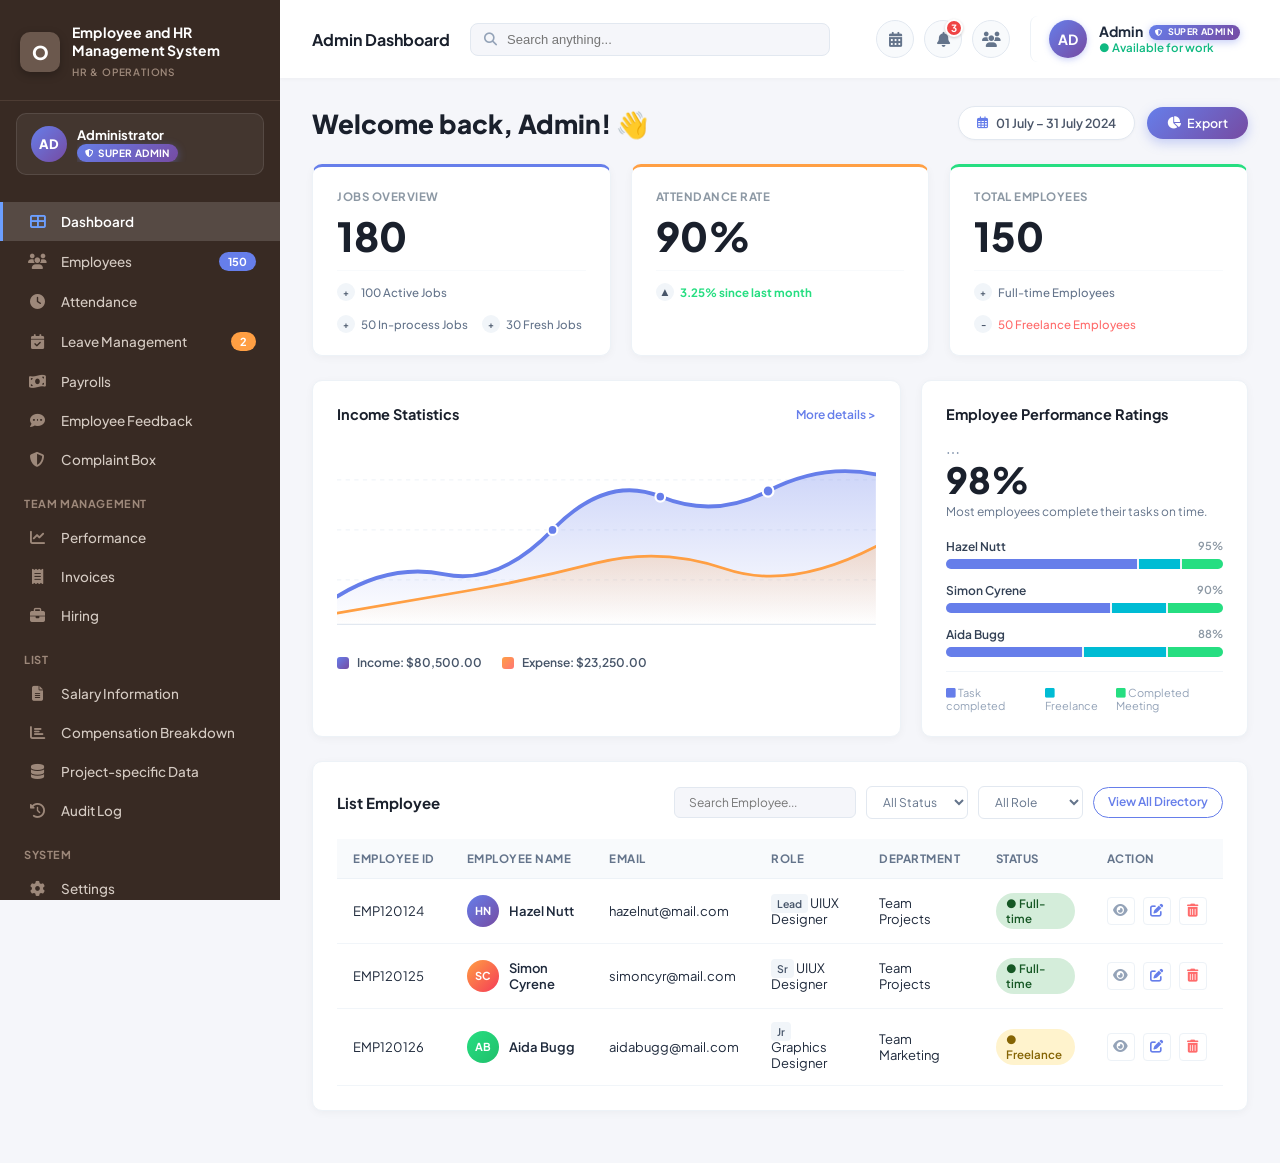
==== admin-dashboard.html @ 4368dff6 "[Ujjwal] added dashboard, index, login." ====
<!DOCTYPE html>
<html lang="en">
<head>
    <meta charset="UTF-8">
    <meta name="viewport" content="width=device-width, initial-scale=1.0">
    <title>Admin Dashboard — Employee & HR Management System</title>
    <!-- FontAwesome 6 Icons -->
    <link href="https://cdnjs.cloudflare.com/ajax/libs/font-awesome/6.4.0/css/all.min.css" rel="stylesheet">
    <!-- Shared Dashboard CSS -->
    <link rel="stylesheet" href="css/style.css">
    <!-- Admin-exclusive CSS -->
    <link rel="stylesheet" href="css/admin.css">
    <!-- Pure CSS Component Suite (Zero Bootstrap, Zero JS) -->
    <link rel="stylesheet" href="css/pure-components.css">
</head>
<body>

    <!-- ==========================================================================
         RADIO BUTTONS FOR PURE CSS TAB SWITCHING (NO JS)
         ========================================================================== -->
    <input type="radio" name="admin-tab" id="radio-dashboard" class="tab-radio" checked>
    <input type="radio" name="admin-tab" id="radio-employees" class="tab-radio">
    <input type="radio" name="admin-tab" id="radio-attendance" class="tab-radio">
    <input type="radio" name="admin-tab" id="radio-leave" class="tab-radio">
    <input type="radio" name="admin-tab" id="radio-payroll" class="tab-radio">
    <input type="radio" name="admin-tab" id="radio-feedback" class="tab-radio">
    <input type="radio" name="admin-tab" id="radio-complaints" class="tab-radio">
    <input type="radio" name="admin-tab" id="radio-performance" class="tab-radio">
    <input type="radio" name="admin-tab" id="radio-invoices" class="tab-radio">
    <input type="radio" name="admin-tab" id="radio-hiring" class="tab-radio">
    <input type="radio" name="admin-tab" id="radio-salary-info" class="tab-radio">
    <input type="radio" name="admin-tab" id="radio-compensation" class="tab-radio">
    <input type="radio" name="admin-tab" id="radio-project-data" class="tab-radio">
    <input type="radio" name="admin-tab" id="radio-audit" class="tab-radio">

    <!-- ==========================================================================
         SIDEBAR (WARM ESPRESSO EXACT MATCH)
         ========================================================================== -->
    <aside class="sidebar">
        <div class="sidebar-brand">
            <div class="brand-logo">O</div>
            <div class="brand-title">
                <h6>Employee and HR Management System</h6>
                <span>HR &amp; OPERATIONS</span>
            </div>
        </div>

        <!-- Admin User Card -->
        <div class="sidebar-user-card">
            <div class="sidebar-user-avatar">AD</div>
            <div class="sidebar-user-info">
                <div class="sidebar-user-name">Administrator</div>
                <div class="sidebar-user-role">
                    <span class="admin-badge"><i class="fas fa-shield-alt" style="font-size:8px;"></i> Super Admin</span>
                </div>
            </div>
        </div>

        <div class="sidebar-menu">
            <ul style="list-style:none; padding:0; margin:0;">
                <!-- Main Nav -->
                <li class="nav-item">
                    <label class="menu-item label-tab-dashboard" for="radio-dashboard">
                        <i class="fas fa-th-large"></i>
                        Dashboard
                    </label>
                </li>
                <li class="nav-item">
                    <label class="menu-item label-tab-employees" for="radio-employees">
                        <i class="fas fa-users"></i>
                        Employees
                        <span class="menu-badge bg-primary text-white">150</span>
                    </label>
                </li>
                <li class="nav-item">
                    <label class="menu-item label-tab-attendance" for="radio-attendance">
                        <i class="fas fa-clock"></i>
                        Attendance
                    </label>
                </li>
                <li class="nav-item">
                    <label class="menu-item label-tab-leave" for="radio-leave">
                        <i class="fas fa-calendar-check"></i>
                        Leave Management
                        <span class="menu-badge bg-warning text-dark">2</span>
                    </label>
                </li>
                <li class="nav-item">
                    <label class="menu-item label-tab-payroll" for="radio-payroll">
                        <i class="fas fa-money-bill-wave"></i>
                        Payrolls
                    </label>
                </li>
                <li class="nav-item">
                    <label class="menu-item label-tab-feedback" for="radio-feedback">
                        <i class="fas fa-comment-dots"></i>
                        Employee Feedback
                    </label>
                </li>
                <li class="nav-item">
                    <label class="menu-item label-tab-complaints" for="radio-complaints">
                        <i class="fas fa-shield-alt"></i>
                        Complaint Box
                    </label>
                </li>

                <!-- Team Management -->
                <div class="menu-category">Team Management</div>
                <li class="nav-item">
                    <label class="menu-item label-tab-performance" for="radio-performance">
                        <i class="fas fa-chart-line"></i>
                        Performance
                    </label>
                </li>
                <li class="nav-item">
                    <label class="menu-item label-tab-invoices" for="radio-invoices">
                        <i class="fas fa-receipt"></i>
                        Invoices
                    </label>
                </li>
                <li class="nav-item">
                    <label class="menu-item label-tab-hiring" for="radio-hiring">
                        <i class="fas fa-briefcase"></i>
                        Hiring
                    </label>
                </li>

                <!-- List & Data -->
                <div class="menu-category">List</div>
                <li class="nav-item">
                    <label class="menu-item label-tab-salary-info" for="radio-salary-info">
                        <i class="fas fa-file-alt"></i>
                        Salary Information
                    </label>
                </li>
                <li class="nav-item">
                    <label class="menu-item label-tab-compensation" for="radio-compensation">
                        <i class="fas fa-chart-bar"></i>
                        Compensation Breakdown
                    </label>
                </li>
                <li class="nav-item">
                    <label class="menu-item label-tab-project-data" for="radio-project-data">
                        <i class="fas fa-database"></i>
                        Project-specific Data
                    </label>
                </li>
                <li class="nav-item">
                    <label class="menu-item label-tab-audit" for="radio-audit">
                        <i class="fas fa-history"></i>
                        Audit Log
                    </label>
                </li>

                <!-- System -->
                <div class="menu-category">System</div>
                <li class="nav-item">
                    <a class="menu-item" href="#modal-settings">
                        <i class="fas fa-cog"></i>
                        Settings
                    </a>
                </li>
                <li class="nav-item">
                    <a class="menu-item" href="#modal-help">
                        <i class="fas fa-question-circle"></i>
                        Help &amp; Corner
                    </a>
                </li>
                <li class="nav-item">
                    <a class="menu-item" href="login.html">
                        <i class="fas fa-sign-out-alt"></i>
                        Logout
                    </a>
                </li>
            </ul>
        </div>
    </aside>

    <!-- ==========================================================================
         MAIN CONTENT AREA
         ========================================================================== -->
    <div class="main-content">
        <!-- TOP HEADER -->
        <header class="top-header">
            <div class="header-left">
                <div class="header-title">Admin Dashboard</div>
                <div class="header-search">
                    <i class="fas fa-search"></i>
                    <input type="text" placeholder="Search anything...">
                </div>
            </div>

            <div class="header-right">
                <div class="header-icons">
                    <a href="#modal-calendar-view" class="header-icon-btn" title="Company Calendar">
                        <i class="fas fa-calendar-alt"></i>
                    </a>
                    <a href="#modal-notifications" class="header-icon-btn position-relative" title="Notifications">
                        <i class="fas fa-bell"></i>
                        <span class="header-icon-badge">3</span>
                    </a>
                    <a href="#modal-quick-team" class="header-icon-btn" title="Team Directory">
                        <i class="fas fa-users"></i>
                    </a>
                </div>

                <!-- Admin Profile Anchor -->
                <a href="#modal-user-profile" class="user-profile" style="text-decoration:none;">
                    <div class="user-avatar">AD</div>
                    <div class="user-info">
                        <h6>Admin <span class="admin-badge" style="font-size:9px; padding:2px 6px; margin-left:4px; vertical-align:middle;"><i class="fas fa-shield-alt" style="font-size:7px;"></i> Super Admin</span></h6>
                        <p>● Available for work</p>
                    </div>
                </a>
            </div>
        </header>

        <!-- DASHBOARD CONTAINER & TAB PANES -->
        <div class="dashboard-container">

            <!-- ================================================================
                 TAB 1: DASHBOARD OVERVIEW
                 ================================================================ -->
            <div class="tab-pane" id="tab-dashboard">
                <div class="dashboard-header">
                    <h2>Welcome back, Admin! 👋</h2>
                    <div class="header-controls">
                        <a href="#modal-date-picker" class="date-range" style="text-decoration:none;">
                            <i class="far fa-calendar-alt text-primary"></i> 01 July – 31 July 2024
                        </a>
                        <!-- ADMIN EXCLUSIVE: Export button -->
                        <a href="#modal-export" class="export-btn" style="text-decoration:none;">
                            <i class="fas fa-chart-pie"></i> Export
                        </a>
                    </div>
                </div>

                <!-- Admin Mode Banner -->

                <!-- 3 Metric Cards -->
                <div class="dashboard-cards">
                    <div class="card-item card-blue">
                        <div class="card-label">Jobs Overview</div>
                        <div class="card-main-value">180</div>
                        <div class="card-sub-values">
                            <span><div class="icon">+</div> 100 Active Jobs</span>
                            <span><div class="icon">+</div> 50 In-process Jobs</span>
                            <span><div class="icon">+</div> 30 Fresh Jobs</span>
                        </div>
                    </div>
                    <div class="card-item card-orange">
                        <div class="card-label">Attendance Rate</div>
                        <div class="card-main-value">90%</div>
                        <div class="card-sub-values">
                            <span style="color:#26de81; font-weight:700;"><div class="icon">▲</div> 3.25% since last month</span>
                        </div>
                    </div>
                    <div class="card-item card-green">
                        <div class="card-label">Total Employees</div>
                        <div class="card-main-value">150</div>
                        <div class="card-sub-values">
                            <span><div class="icon">+</div> Full-time Employees</span>
                            <span style="color:#ff6b6b;"><div class="icon">-</div> 50 Freelance Employees</span>
                        </div>
                    </div>
                </div>

                <!-- Charts Section -->
                <div class="charts-section">
                    <div class="chart-card">
                        <h6>
                            Income Statistics
                            <label for="radio-payroll" class="chart-more-details" style="cursor:pointer;">More details &gt;</label>
                        </h6>
                        <div class="pure-chart-wrapper">
                            <svg class="chart-svg-container" viewBox="0 0 500 180" preserveAspectRatio="none">
                                <defs>
                                    <linearGradient id="gradIncome" x1="0" y1="0" x2="0" y2="1">
                                        <stop offset="0%" stop-color="#667eea" stop-opacity="0.32"/>
                                        <stop offset="100%" stop-color="#667eea" stop-opacity="0.0"/>
                                    </linearGradient>
                                    <linearGradient id="gradExpense" x1="0" y1="0" x2="0" y2="1">
                                        <stop offset="0%" stop-color="#ff9f43" stop-opacity="0.25"/>
                                        <stop offset="100%" stop-color="#ff9f43" stop-opacity="0.0"/>
                                    </linearGradient>
                                </defs>
                                <line x1="0" y1="35" x2="500" y2="35" stroke="#f1f5f9" stroke-dasharray="4"/>
                                <line x1="0" y1="80" x2="500" y2="80" stroke="#f1f5f9" stroke-dasharray="4"/>
                                <line x1="0" y1="125" x2="500" y2="125" stroke="#f1f5f9" stroke-dasharray="4"/>
                                <line x1="0" y1="165" x2="500" y2="165" stroke="#e2e8f0"/>
                                <path d="M 0,140 Q 50,110 100,120 T 200,80 T 300,50 T 400,45 T 500,30 L 500,165 L 0,165 Z" fill="url(#gradIncome)"/>
                                <path d="M 0,140 Q 50,110 100,120 T 200,80 T 300,50 T 400,45 T 500,30" fill="none" stroke="#667eea" stroke-width="3.5" stroke-linecap="round"/>
                                <path d="M 0,155 Q 60,145 120,135 T 240,110 T 360,115 T 500,95 L 500,165 L 0,165 Z" fill="url(#gradExpense)"/>
                                <path d="M 0,155 Q 60,145 120,135 T 240,110 T 360,115 T 500,95" fill="none" stroke="#ff9f43" stroke-width="2.5" stroke-linecap="round"/>
                                <circle cx="200" cy="80" r="4.5" fill="#667eea" stroke="#ffffff" stroke-width="2"/>
                                <circle cx="300" cy="50" r="4.5" fill="#667eea" stroke="#ffffff" stroke-width="2"/>
                                <circle cx="400" cy="45" r="5" fill="#667eea" stroke="#ffffff" stroke-width="2"/>
                            </svg>
                        </div>
                        <div class="chart-legend">
                            <div class="legend-item"><div class="legend-dot income"></div><span>Income: $80,500.00</span></div>
                            <div class="legend-item"><div class="legend-dot expense"></div><span>Expense: $23,250.00</span></div>
                        </div>
                    </div>

                    <div class="performance-card">
                        <div class="performance-header">
                            <h6>Employee Performance Ratings</h6>
                            <span style="color:#94a3b8; font-size:14px;">⋯</span>
                        </div>
                        <div class="performance-score">98%</div>
                        <div class="performance-description">Most employees complete their tasks on time.</div>
                        <div class="performance-item">
                            <div class="performance-name"><span>Hazel Nutt</span><span class="text-muted" style="font-size:11px;">95%</span></div>
                            <div class="performance-bar">
                                <div class="performance-bar-segment bar-blue" style="width:70%;"></div>
                                <div class="performance-bar-segment bar-cyan" style="width:15%;"></div>
                                <div class="performance-bar-segment bar-green" style="width:15%;"></div>
                            </div>
                        </div>
                        <div class="performance-item">
                            <div class="performance-name"><span>Simon Cyrene</span><span class="text-muted" style="font-size:11px;">90%</span></div>
                            <div class="performance-bar">
                                <div class="performance-bar-segment bar-blue" style="width:60%;"></div>
                                <div class="performance-bar-segment bar-cyan" style="width:20%;"></div>
                                <div class="performance-bar-segment bar-green" style="width:20%;"></div>
                            </div>
                        </div>
                        <div class="performance-item">
                            <div class="performance-name"><span>Aida Bugg</span><span class="text-muted" style="font-size:11px;">88%</span></div>
                            <div class="performance-bar">
                                <div class="performance-bar-segment bar-blue" style="width:50%;"></div>
                                <div class="performance-bar-segment bar-cyan" style="width:30%;"></div>
                                <div class="performance-bar-segment bar-green" style="width:20%;"></div>
                            </div>
                        </div>
                        <div class="perf-legend-bottom">
                            <span><i class="fas fa-square" style="color:#667eea;"></i> Task completed</span>
                            <span><i class="fas fa-square" style="color:#00bcd4;"></i> Freelance</span>
                            <span><i class="fas fa-square" style="color:#26de81;"></i> Completed Meeting</span>
                        </div>
                    </div>
                </div>

                <!-- Employee Table -->
                <div class="employees-section">
                    <div class="employees-header">
                        <h6>List Employee</h6>
                        <div class="employees-controls">
                            <input type="text" class="search-box" placeholder="Search Employee...">
                            <select class="filter-btn">
                                <option>All Status</option>
                                <option>Full-time</option>
                                <option>Freelance</option>
                            </select>
                            <select class="filter-btn">
                                <option>All Role</option>
                                <option>Designer</option>
                                <option>Developer</option>
                            </select>
                            <label for="radio-employees" class="btn btn-sm btn-outline-primary rounded-pill px-3" style="font-size:12px; cursor:pointer;">View All Directory</label>
                        </div>
                    </div>
                    <div class="table-responsive-wrapper">
                        <table class="employees-table">
                            <thead>
                                <tr>
                                    <th>Employee ID</th>
                                    <th>Employee name</th>
                                    <th>Email</th>
                                    <th>Role</th>
                                    <th>Department</th>
                                    <th>Status</th>
                                    <th>Action</th>
                                </tr>
                            </thead>
                            <tbody>
                                <tr>
                                    <td>EMP120124</td>
                                    <td><div class="employee-name"><div class="employee-avatar">HN</div><span>Hazel Nutt</span></div></td>
                                    <td>hazelnut@mail.com</td>
                                    <td><span class="role-badge">Lead</span> UIUX Designer</td>
                                    <td>Team Projects</td>
                                    <td><span class="status-badge status-full-time">● Full-time</span></td>
                                    <td>
                                        <div class="action-icons">
                                            <a href="#modal-emp-detail" title="View"><i class="fas fa-eye"></i></a>
                                            <a href="#modal-edit-employee" title="Edit" style="color:#667eea;"><i class="fas fa-edit"></i></a>
                                            <a href="#modal-delete-confirm" title="Delete" style="color:#ff6b6b;"><i class="fas fa-trash-alt"></i></a>
                                        </div>
                                    </td>
                                </tr>
                                <tr>
                                    <td>EMP120125</td>
                                    <td><div class="employee-name"><div class="employee-avatar av-2">SC</div><span>Simon Cyrene</span></div></td>
                                    <td>simoncyr@mail.com</td>
                                    <td><span class="role-badge">Sr</span> UIUX Designer</td>
                                    <td>Team Projects</td>
                                    <td><span class="status-badge status-full-time">● Full-time</span></td>
                                    <td>
                                        <div class="action-icons">
                                            <a href="#modal-emp-detail" title="View"><i class="fas fa-eye"></i></a>
                                            <a href="#modal-edit-employee" title="Edit" style="color:#667eea;"><i class="fas fa-edit"></i></a>
                                            <a href="#modal-delete-confirm" title="Delete" style="color:#ff6b6b;"><i class="fas fa-trash-alt"></i></a>
                                        </div>
                                    </td>
                                </tr>
                                <tr>
                                    <td>EMP120126</td>
                                    <td><div class="employee-name"><div class="employee-avatar av-3">AB</div><span>Aida Bugg</span></div></td>
                                    <td>aidabugg@mail.com</td>
                                    <td><span class="role-badge">Jr</span> Graphics Designer</td>
                                    <td>Team Marketing</td>
                                    <td><span class="status-badge status-freelance">● Freelance</span></td>
                                    <td>
                                        <div class="action-icons">
                                            <a href="#modal-emp-detail" title="View"><i class="fas fa-eye"></i></a>
                                            <a href="#modal-edit-employee" title="Edit" style="color:#667eea;"><i class="fas fa-edit"></i></a>
                                            <a href="#modal-delete-confirm" title="Delete" style="color:#ff6b6b;"><i class="fas fa-trash-alt"></i></a>
                                        </div>
                                    </td>
                                </tr>
                            </tbody>
                        </table>
                    </div>
                </div>
            </div>

            <!-- ================================================================
                 TAB 2: EMPLOYEES DIRECTORY (ADMIN ONLY)
                 ================================================================ -->
            <div class="tab-pane" id="tab-employees">
                <div class="dashboard-header">
                    <div>
                        <h2>Employee Management</h2>
                        <p class="text-muted m-0" style="font-size:13px;">Manage all organization employees, positions and credentials.</p>
                    </div>
                    <div class="header-controls">
                        <!-- ADMIN EXCLUSIVE: Add Employee -->
                        <a href="#modal-add-employee" class="btn btn-primary rounded-pill px-4" style="font-size:13px; font-weight:600; text-decoration:none;">
                            <i class="fas fa-user-plus me-1"></i> Add Employee
                        </a>
                        <a href="#modal-export" class="btn btn-outline-secondary rounded-pill px-3" style="font-size:13px; text-decoration:none;">
                            <i class="fas fa-file-import me-1"></i> Import CSV
                        </a>
                    </div>
                </div>

                <div class="employees-section">
                    <div class="employees-header">
                        <h6>Full Organization Directory (150 Members)</h6>
                        <div class="employees-controls">
                            <input type="text" class="search-box" placeholder="Filter by ID, name...">
                            <select class="filter-btn">
                                <option>All Departments</option>
                                <option>Team Projects</option>
                                <option>Team Marketing</option>
                                <option>Engineering</option>
                            </select>
                        </div>
                    </div>
                    <div class="table-responsive-wrapper">
                        <table class="employees-table">
                            <thead>
                                <tr>
                                    <th>Employee ID</th>
                                    <th>Employee name</th>
                                    <th>Email</th>
                                    <th>Role</th>
                                    <th>Department</th>
                                    <th>Status</th>
                                    <th>Action</th>
                                </tr>
                            </thead>
                            <tbody>
                                <tr>
                                    <td>EMP120124</td>
                                    <td><div class="employee-name"><div class="employee-avatar">HN</div> Hazel Nutt</div></td>
                                    <td>hazelnut@mail.com</td>
                                    <td><span class="role-badge">Lead</span> UIUX Designer</td>
                                    <td>Team Projects</td>
                                    <td><span class="status-badge status-full-time">● Full-time</span></td>
                                    <td>
                                        <div class="action-icons">
                                            <a href="#modal-emp-detail" title="View"><i class="fas fa-eye"></i></a>
                                            <a href="#modal-edit-employee" title="Edit" style="color:#667eea;"><i class="fas fa-edit"></i></a>
                                            <a href="#modal-delete-confirm" title="Delete" style="color:#ff6b6b;"><i class="fas fa-trash-alt"></i></a>
                                            <a href="#modal-payslip" title="Payslip"><i class="fas fa-receipt"></i></a>
                                        </div>
                                    </td>
                                </tr>
                                <tr>
                                    <td>EMP120125</td>
                                    <td><div class="employee-name"><div class="employee-avatar av-2">SC</div> Simon Cyrene</div></td>
                                    <td>simoncyr@mail.com</td>
                                    <td><span class="role-badge">Sr</span> UIUX Designer</td>
                                    <td>Team Projects</td>
                                    <td><span class="status-badge status-full-time">● Full-time</span></td>
                                    <td>
                                        <div class="action-icons">
                                            <a href="#modal-emp-detail" title="View"><i class="fas fa-eye"></i></a>
                                            <a href="#modal-edit-employee" title="Edit" style="color:#667eea;"><i class="fas fa-edit"></i></a>
                                            <a href="#modal-delete-confirm" title="Delete" style="color:#ff6b6b;"><i class="fas fa-trash-alt"></i></a>
                                            <a href="#modal-payslip" title="Payslip"><i class="fas fa-receipt"></i></a>
                                        </div>
                                    </td>
                                </tr>
                                <tr>
                                    <td>EMP120126</td>
                                    <td><div class="employee-name"><div class="employee-avatar av-3">AB</div> Aida Bugg</div></td>
                                    <td>aidabugg@mail.com</td>
                                    <td><span class="role-badge">Jr</span> Graphics Designer</td>
                                    <td>Team Marketing</td>
                                    <td><span class="status-badge status-freelance">● Freelance</span></td>
                                    <td>
                                        <div class="action-icons">
                                            <a href="#modal-emp-detail" title="View"><i class="fas fa-eye"></i></a>
                                            <a href="#modal-edit-employee" title="Edit" style="color:#667eea;"><i class="fas fa-edit"></i></a>
                                            <a href="#modal-delete-confirm" title="Delete" style="color:#ff6b6b;"><i class="fas fa-trash-alt"></i></a>
                                            <a href="#modal-payslip" title="Payslip"><i class="fas fa-receipt"></i></a>
                                        </div>
                                    </td>
                                </tr>
                                <tr>
                                    <td>EMP120128</td>
                                    <td><div class="employee-name"><div class="employee-avatar av-5">BA</div> Barb Akew</div></td>
                                    <td>barbakew@mail.com</td>
                                    <td><span class="role-badge">Sr</span> Fullstack Dev</td>
                                    <td>Engineering</td>
                                    <td><span class="status-badge status-full-time">● Full-time</span></td>
                                    <td>
                                        <div class="action-icons">
                                            <a href="#modal-emp-detail" title="View"><i class="fas fa-eye"></i></a>
                                            <a href="#modal-edit-employee" title="Edit" style="color:#667eea;"><i class="fas fa-edit"></i></a>
                                            <a href="#modal-delete-confirm" title="Delete" style="color:#ff6b6b;"><i class="fas fa-trash-alt"></i></a>
                                            <a href="#modal-payslip" title="Payslip"><i class="fas fa-receipt"></i></a>
                                        </div>
                                    </td>
                                </tr>
                            </tbody>
                        </table>
                    </div>
                </div>
            </div>

            <!-- ================================================================
                 TAB 3: ATTENDANCE MANAGEMENT
                 ================================================================ -->
            <div class="tab-pane" id="tab-attendance">
                <div class="dashboard-header">
                    <div>
                        <h2>Attendance Management</h2>
                        <p class="text-muted m-0" style="font-size:13px;">Daily punch logs, shift monitoring and attendance records.</p>
                    </div>
                </div>
                <div class="dashboard-cards">
                    <div class="card-item card-green">
                        <div class="card-label">Present Today</div>
                        <div class="card-main-value">142 <span style="font-size:16px; color:#26de81;">(94.6%)</span></div>
                        <div class="card-sub-values"><span>● 138 On time check-ins</span></div>
                    </div>
                    <div class="card-item card-orange">
                        <div class="card-label">On Leave Today</div>
                        <div class="card-main-value">6 <span style="font-size:16px; color:#ff9f43;">(4.0%)</span></div>
                        <div class="card-sub-values"><span>● 4 Annual Leaves, 2 Sick</span></div>
                    </div>
                    <div class="card-item card-blue">
                        <div class="card-label">Late Check-ins</div>
                        <div class="card-main-value">2 <span style="font-size:16px; color:#ff6b6b;">(1.4%)</span></div>
                        <div class="card-sub-values"><span>● Avg delay 12 minutes</span></div>
                    </div>
                </div>
                <div class="employees-section">
                    <div class="employees-header"><h6>Today's Attendance Logs (21 Sep 2026)</h6></div>
                    <div class="table-responsive-wrapper">
                        <table class="employees-table">
                            <thead>
                                <tr><th>Employee</th><th>Department</th><th>Check-In</th><th>Check-Out</th><th>Total Hours</th><th>Status</th></tr>
                            </thead>
                            <tbody>
                                <tr><td><div class="employee-name"><div class="employee-avatar">HN</div> Hazel Nutt</div></td><td>Team Projects</td><td>09:02 AM</td><td>--:--</td><td>Active</td><td><span class="status-badge status-full-time">● Present</span></td></tr>
                                <tr><td><div class="employee-name"><div class="employee-avatar av-2">SC</div> Simon Cyrene</div></td><td>Team Projects</td><td>09:14 AM</td><td>--:--</td><td>Active</td><td><span class="status-badge status-full-time">● Present</span></td></tr>
                                <tr><td><div class="employee-name"><div class="employee-avatar av-3">AB</div> Aida Bugg</div></td><td>Team Marketing</td><td>09:45 AM</td><td>--:--</td><td>Active</td><td><span class="status-badge status-freelance">● Late</span></td></tr>
                            </tbody>
                        </table>
                    </div>
                </div>
            </div>

            <!-- ================================================================
                 TAB 4: LEAVE MANAGEMENT
                 ================================================================ -->
            <div class="tab-pane" id="tab-leave">
                <div class="dashboard-header">
                    <div>
                        <h2>Leave Management</h2>
                        <p class="text-muted m-0" style="font-size:13px;">Manage all leave requests and approvals organization-wide.</p>
                    </div>
                    <div class="header-controls">
                        <a href="#modal-apply-leave" class="btn btn-primary rounded-pill px-4" style="font-size:13px; font-weight:600; text-decoration:none;">
                            <i class="fas fa-calendar-plus me-1"></i> Apply for Leave
                        </a>
                    </div>
                </div>
                <div class="dashboard-cards">
                    <div class="card-item card-blue"><div class="card-label">Annual Paid Leave</div><div class="card-main-value">14 <span style="font-size:15px; color:#8c98a4;">/ 18 Days</span></div><div class="card-sub-values"><span>4 days used this year</span></div></div>
                    <div class="card-item card-green"><div class="card-label">Sick Leave</div><div class="card-main-value">8 <span style="font-size:15px; color:#8c98a4;">/ 10 Days</span></div><div class="card-sub-values"><span>2 days used this year</span></div></div>
                    <div class="card-item card-orange"><div class="card-label">Casual / Personal Leave</div><div class="card-main-value">5 <span style="font-size:15px; color:#8c98a4;">/ 6 Days</span></div><div class="card-sub-values"><span>1 day used this year</span></div></div>
                </div>
                <div class="employees-section">
                    <div class="employees-header"><h6>All Pending &amp; Recent Leave Requests</h6></div>
                    <div class="table-responsive-wrapper">
                        <table class="employees-table">
                            <thead><tr><th>Request ID</th><th>Applicant</th><th>Leave Type</th><th>Dates</th><th>Reason</th><th>Status</th><th>Action</th></tr></thead>
                            <tbody>
                                <tr>
                                    <td>LV-8821</td><td><strong>Hazel Nutt</strong></td><td>Annual Leave</td><td>24 Sep – 28 Sep</td><td>Family vacation</td>
                                    <td><span class="status-badge status-freelance">● Pending</span></td>
                                    <td>
                                        <div class="action-icons">
                                            <a href="#modal-action-success" title="Approve" style="color:#26de81;"><i class="fas fa-check-circle"></i></a>
                                            <a href="#modal-action-success" title="Reject" style="color:#ff6b6b;"><i class="fas fa-times-circle"></i></a>
                                        </div>
                                    </td>
                                </tr>
                                <tr>
                                    <td>LV-8822</td><td><strong>Aida Bugg</strong></td><td>Sick Leave</td><td>19 Sep (1 Day)</td><td>Medical checkup</td>
                                    <td><span class="status-badge status-full-time">● Approved</span></td>
                                    <td><div class="action-icons"><a href="#modal-emp-detail" style="color:#8c98a4;"><i class="fas fa-eye"></i></a></div></td>
                                </tr>
                            </tbody>
                        </table>
                    </div>
                </div>
            </div>

            <!-- ================================================================
                 TAB 5: PAYROLL MANAGEMENT (ADMIN ONLY)
                 ================================================================ -->
            <div class="tab-pane" id="tab-payroll">
                <div class="dashboard-header">
                    <div>
                        <h2>Payroll Management</h2>
                        <p class="text-muted m-0" style="font-size:13px;">Salary distribution, tax deductions and employee payslips.</p>
                    </div>
                    <div class="header-controls">
                        <a href="#modal-export" class="export-btn" style="text-decoration:none;">
                            <i class="fas fa-download"></i> Export Payroll
                        </a>
                    </div>
                </div>
                <div class="dashboard-cards">
                    <div class="card-item card-blue"><div class="card-label">Monthly Payroll Cost</div><div class="card-main-value">$148,500</div><div class="card-sub-values"><span>150 Active Employees</span></div></div>
                    <div class="card-item card-green"><div class="card-label">Net Disbursed</div><div class="card-main-value">$128,400</div><div class="card-sub-values"><span>Direct bank deposits completed</span></div></div>
                    <div class="card-item card-orange"><div class="card-label">Taxes &amp; Deductions</div><div class="card-main-value">$20,100</div><div class="card-sub-values"><span>Statutory taxes &amp; PF</span></div></div>
                </div>
                <div class="employees-section">
                    <div class="employees-header"><h6>Employee Payroll Ledger</h6></div>
                    <div class="table-responsive-wrapper">
                        <table class="employees-table">
                            <thead><tr><th>Employee ID</th><th>Name</th><th>Role</th><th>Base Salary</th><th>Allowances</th><th>Deductions</th><th>Net Pay</th><th>Payslip</th></tr></thead>
                            <tbody>
                                <tr><td>EMP120124</td><td><strong>Hazel Nutt</strong></td><td>Lead UIUX Designer</td><td>$3,480</td><td>$2,320</td><td>$1,044</td><td class="fw-bold text-success">$4,756</td><td><a href="#modal-payslip" class="btn btn-sm btn-outline-primary rounded-pill px-3" style="font-size:11.5px; text-decoration:none;"><i class="fas fa-receipt me-1"></i> View Payslip</a></td></tr>
                                <tr><td>EMP120125</td><td><strong>Simon Cyrene</strong></td><td>Sr UIUX Designer</td><td>$3,120</td><td>$2,080</td><td>$936</td><td class="fw-bold text-success">$4,264</td><td><a href="#modal-payslip" class="btn btn-sm btn-outline-primary rounded-pill px-3" style="font-size:11.5px; text-decoration:none;"><i class="fas fa-receipt me-1"></i> View Payslip</a></td></tr>
                                <tr><td>EMP120126</td><td><strong>Aida Bugg</strong></td><td>Jr Graphics Designer</td><td>$2,800</td><td>$1,600</td><td>$800</td><td class="fw-bold text-success">$3,600</td><td><a href="#modal-payslip" class="btn btn-sm btn-outline-primary rounded-pill px-3" style="font-size:11.5px; text-decoration:none;"><i class="fas fa-receipt me-1"></i> View Payslip</a></td></tr>
                            </tbody>
                        </table>
                    </div>
                </div>
            </div>

            <!-- ================================================================
                 TAB 6: EMPLOYEE FEEDBACK
                 ================================================================ -->
            <div class="tab-pane" id="tab-feedback">
                <div class="dashboard-header">
                    <div>
                        <h2>Employee Feedback &amp; Surveys</h2>
                        <p class="text-muted m-0" style="font-size:13px;">Team sentiment, culture reviews and suggestion box.</p>
                    </div>
                    <div class="header-controls">
                        <a href="#modal-feedback" class="btn btn-primary rounded-pill px-4" style="font-size:13px; font-weight:600; text-decoration:none;">
                            <i class="fas fa-pen-fancy me-1"></i> Submit Feedback
                        </a>
                    </div>
                </div>
                <div class="row g-4">
                    <div class="col-md-6">
                        <div class="card-item">
                            <div class="d-flex justify-content-between align-items-center mb-2">
                                <span class="badge bg-primary-subtle text-primary">Workplace Culture</span>
                                <span style="color:#ff9f43; font-size:12px;">⭐⭐⭐⭐⭐ 5/5</span>
                            </div>
                            <h6 class="fw-bold">Collaborative &amp; Supportive Environment</h6>
                            <p class="text-muted" style="font-size:13px;">The design sprint methodology introduced this month made cross-functional handoffs much smoother.</p>
                            <div class="text-muted border-top pt-2" style="font-size:11px;">Anonymous • 2 days ago</div>
                        </div>
                    </div>
                    <div class="col-md-6">
                        <div class="card-item">
                            <div class="d-flex justify-content-between align-items-center mb-2">
                                <span class="badge bg-success-subtle text-success">Facilities &amp; Equipment</span>
                                <span style="color:#ff9f43; font-size:12px;">⭐⭐⭐⭐ 4/5</span>
                            </div>
                            <h6 class="fw-bold">Ergonomic Chairs &amp; Monitors Request</h6>
                            <p class="text-muted" style="font-size:13px;">Requesting additional 4K dual monitor arms for the animation and rendering workstations in Room 3B.</p>
                            <div class="text-muted border-top pt-2" style="font-size:11px;">Team Marketing • 4 days ago</div>
                        </div>
                    </div>
                </div>
            </div>

            <!-- ================================================================
                 TAB 7: COMPLAINT BOX
                 ================================================================ -->
            <div class="tab-pane" id="tab-complaints">
                <div class="dashboard-header">
                    <div>
                        <h2>Grievance &amp; Complaint Management</h2>
                        <p class="text-muted m-0" style="font-size:13px;">Confidential issue reporting and dispute resolution tickets.</p>
                    </div>
                    <div class="header-controls">
                        <a href="#modal-complaint" class="btn btn-danger rounded-pill px-4" style="font-size:13px; font-weight:600; text-decoration:none;">
                            <i class="fas fa-shield-alt me-1"></i> File Grievance
                        </a>
                    </div>
                </div>
                <div class="employees-section">
                    <div class="employees-header"><h6>Confidential Ticket Logs</h6></div>
                    <div class="table-responsive-wrapper">
                        <table class="employees-table">
                            <thead><tr><th>Ticket ID</th><th>Category</th><th>Subject</th><th>Priority</th><th>Date</th><th>Status</th><th>Action</th></tr></thead>
                            <tbody>
                                <tr>
                                    <td>GR-5012</td><td>IT &amp; Access</td><td>VPN gateway disconnect during remote shifts</td>
                                    <td><span class="badge bg-warning-subtle text-warning">Medium</span></td>
                                    <td>15 Sep 2026</td>
                                    <td><span class="status-badge status-full-time">● Resolved</span></td>
                                    <td><div class="action-icons"><a href="#modal-complaint"><i class="fas fa-eye"></i></a></div></td>
                                </tr>
                                <tr>
                                    <td>GR-5014</td><td>Payroll</td><td>Overtime compensation discrepancy for August</td>
                                    <td><span class="badge bg-danger-subtle text-danger">High</span></td>
                                    <td>17 Sep 2026</td>
                                    <td><span class="status-badge status-freelance">● In Review</span></td>
                                    <td>
                                        <div class="action-icons">
                                            <a href="#modal-action-success" style="color:#26de81;" title="Resolve"><i class="fas fa-check-circle"></i></a>
                                            <a href="#modal-complaint"><i class="fas fa-eye"></i></a>
                                        </div>
                                    </td>
                                </tr>
                            </tbody>
                        </table>
                    </div>
                </div>
            </div>

            <!-- ================================================================
                 TAB 8: PERFORMANCE ANALYTICS (ADMIN ONLY)
                 ================================================================ -->
            <div class="tab-pane" id="tab-performance">
                <div class="dashboard-header">
                    <div>
                        <h2>Performance Management</h2>
                        <p class="text-muted m-0" style="font-size:13px;">Quarterly KPIs, employee ratings and department productivity benchmarks.</p>
                    </div>
                </div>
                <div class="dashboard-cards">
                    <div class="card-item card-green"><div class="card-label">Average Performance Score</div><div class="card-main-value">94.8%</div><div class="card-sub-values"><span>▲ +4.2% over Q2 targets</span></div></div>
                    <div class="card-item card-blue"><div class="card-label">Tasks Completed On-Time</div><div class="card-main-value">1,248</div><div class="card-sub-values"><span>98.2% on-time delivery</span></div></div>
                    <div class="card-item card-orange"><div class="card-label">Reviews Pending</div><div class="card-main-value">12</div><div class="card-sub-values"><span>Due by end of month</span></div></div>
                </div>
            </div>

            <!-- ================================================================
                 TAB 9: INVOICES (ADMIN ONLY)
                 ================================================================ -->
            <div class="tab-pane" id="tab-invoices">
                <div class="dashboard-header">
                    <div>
                        <h2>Invoices &amp; Billing</h2>
                        <p class="text-muted m-0" style="font-size:13px;">Contractor disbursements, software subscriptions and vendor payouts.</p>
                    </div>
                </div>
                <div class="employees-section">
                    <div class="employees-header"><h6>Recent Billing &amp; Invoices</h6></div>
                    <div class="table-responsive-wrapper">
                        <table class="employees-table">
                            <thead><tr><th>Invoice #</th><th>Vendor / Contractor</th><th>Category</th><th>Amount</th><th>Issue Date</th><th>Status</th></tr></thead>
                            <tbody>
                                <tr><td>INV-2026-081</td><td><strong>Figma Enterprise</strong></td><td>Design Tool Licenses</td><td class="fw-bold">$2,400.00</td><td>01 Sep 2026</td><td><span class="status-badge status-full-time">● Paid</span></td></tr>
                                <tr><td>INV-2026-082</td><td><strong>AWS Cloud Services</strong></td><td>Infrastructure</td><td class="fw-bold">$4,850.00</td><td>05 Sep 2026</td><td><span class="status-badge status-full-time">● Paid</span></td></tr>
                            </tbody>
                        </table>
                    </div>
                </div>
            </div>

            <!-- ================================================================
                 TAB 10: HIRING (ADMIN ONLY)
                 ================================================================ -->
            <div class="tab-pane" id="tab-hiring">
                <div class="dashboard-header">
                    <div>
                        <h2>Hiring &amp; Recruitment Pipeline</h2>
                        <p class="text-muted m-0" style="font-size:13px;">Active job requisitions, candidate interviews and talent acquisition.</p>
                    </div>
                    <div class="header-controls">
                        <a href="#modal-add-job" class="btn btn-primary rounded-pill px-4" style="font-size:13px; font-weight:600; text-decoration:none;">
                            <i class="fas fa-plus me-1"></i> Post New Job
                        </a>
                    </div>
                </div>
                <div class="dashboard-cards">
                    <div class="card-item card-blue"><div class="card-label">Open Positions</div><div class="card-main-value">8</div><div class="card-sub-values"><span>4 Engineering, 2 Design, 2 Sales</span></div></div>
                    <div class="card-item card-green"><div class="card-label">Active Candidates</div><div class="card-main-value">46</div><div class="card-sub-values"><span>12 in technical round</span></div></div>
                </div>
            </div>

            <!-- ================================================================
                 TAB 11: SALARY INFORMATION (ADMIN ONLY)
                 ================================================================ -->
            <div class="tab-pane" id="tab-salary-info">
                <div class="dashboard-header">
                    <div>
                        <h2>Salary Information &amp; Pay Bands</h2>
                        <p class="text-muted m-0" style="font-size:13px;">Organization salary benchmarks, grade scales and base ranges.</p>
                    </div>
                </div>
                <div class="employees-section">
                    <div class="employees-header"><h6>Salary Grade Ranges (Annual Base CTC)</h6></div>
                    <div class="table-responsive-wrapper">
                        <table class="employees-table">
                            <thead><tr><th>Band / Grade</th><th>Designation Levels</th><th>Min Base</th><th>Mid Base</th><th>Max Base</th><th>Total Employees</th></tr></thead>
                            <tbody>
                                <tr><td><span class="role-badge">Grade E1</span></td><td>Junior Associates &amp; Trainees</td><td>$35,000</td><td>$45,000</td><td>$55,000</td><td>38 Members</td></tr>
                                <tr><td><span class="role-badge">Grade E2</span></td><td>Senior Developers &amp; Lead Designers</td><td>$60,000</td><td>$75,000</td><td>$95,000</td><td>74 Members</td></tr>
                                <tr><td><span class="role-badge">Grade E3</span></td><td>Principal Engineers &amp; Managers</td><td>$100,000</td><td>$125,000</td><td>$150,000</td><td>38 Members</td></tr>
                            </tbody>
                        </table>
                    </div>
                </div>
            </div>

            <!-- ================================================================
                 TAB 12: COMPENSATION BREAKDOWN (ADMIN ONLY)
                 ================================================================ -->
            <div class="tab-pane" id="tab-compensation">
                <div class="dashboard-header">
                    <div>
                        <h2>Compensation Breakdown</h2>
                        <p class="text-muted m-0" style="font-size:13px;">Detailed benefits structure, allowances, insurance and performance bonuses.</p>
                    </div>
                </div>
                <div class="dashboard-cards">
                    <div class="card-item card-blue"><div class="card-label">Basic Pay Allocation</div><div class="card-main-value">60%</div><div class="card-sub-values"><span>Standard monthly base</span></div></div>
                    <div class="card-item card-orange"><div class="card-label">Allowances (HRA &amp; Medical)</div><div class="card-main-value">25%</div><div class="card-sub-values"><span>House rent &amp; wellness stipend</span></div></div>
                    <div class="card-item card-green"><div class="card-label">Performance Incentives</div><div class="card-main-value">15%</div><div class="card-sub-values"><span>Quarterly bonus distribution</span></div></div>
                </div>
                <div class="employees-section">
                    <div class="employees-header"><h6>Employee Compensation Structure Table</h6></div>
                    <div class="table-responsive-wrapper">
                        <table class="employees-table">
                            <thead><tr><th>Employee</th><th>Role</th><th>Basic (60%)</th><th>HRA (25%)</th><th>Special (15%)</th><th>Gross Total</th><th>Action</th></tr></thead>
                            <tbody>
                                <tr><td><div class="employee-name"><div class="employee-avatar">HN</div> Hazel Nutt</div></td><td>Lead UIUX Designer</td><td>$3,480</td><td>$1,450</td><td>$870</td><td class="fw-bold text-success">$5,800.00</td><td><a href="#modal-payslip" class="btn btn-sm btn-outline-primary rounded-pill px-3" style="font-size:11.5px; text-decoration:none;"><i class="fas fa-receipt me-1"></i> Payslip</a></td></tr>
                                <tr><td><div class="employee-name"><div class="employee-avatar av-2">SC</div> Simon Cyrene</div></td><td>Sr UIUX Designer</td><td>$3,120</td><td>$1,300</td><td>$780</td><td class="fw-bold text-success">$5,200.00</td><td><a href="#modal-payslip" class="btn btn-sm btn-outline-primary rounded-pill px-3" style="font-size:11.5px; text-decoration:none;"><i class="fas fa-receipt me-1"></i> Payslip</a></td></tr>
                            </tbody>
                        </table>
                    </div>
                </div>
            </div>

            <!-- ================================================================
                 TAB 13: PROJECT DATA (ADMIN ONLY)
                 ================================================================ -->
            <div class="tab-pane" id="tab-project-data">
                <div class="dashboard-header">
                    <div>
                        <h2>Project-specific Data</h2>
                        <p class="text-muted m-0" style="font-size:13px;">Team staffing allocations, active project assignments and milestone tracking.</p>
                    </div>
                </div>
                <div class="dashboard-cards">
                    <div class="card-item card-blue"><div class="card-label">Active Client Projects</div><div class="card-main-value">24</div><div class="card-sub-values"><span>18 On Schedule, 6 In Review</span></div></div>
                    <div class="card-item card-green"><div class="card-label">Resource Utilization</div><div class="card-main-value">92%</div><div class="card-sub-values"><span>138 / 150 members assigned</span></div></div>
                </div>
                <div class="employees-section">
                    <div class="employees-header"><h6>Current Project Allocations</h6></div>
                    <div class="table-responsive-wrapper">
                        <table class="employees-table">
                            <thead><tr><th>Project Code</th><th>Project Name</th><th>Lead</th><th>Team Size</th><th>Deadline</th><th>Status</th></tr></thead>
                            <tbody>
                                <tr><td><strong>PRJ-801</strong></td><td>Occupite Web Platform Redesign</td><td>Hazel Nutt</td><td>8 Members</td><td>30 Oct 2026</td><td><span class="status-badge status-full-time">● On Track</span></td></tr>
                                <tr><td><strong>PRJ-802</strong></td><td>FinTech Mobile iOS Application</td><td>Simon Cyrene</td><td>12 Members</td><td>15 Nov 2026</td><td><span class="status-badge status-full-time">● On Track</span></td></tr>
                                <tr><td><strong>PRJ-803</strong></td><td>Marketing Automation Engine</td><td>Aida Bugg</td><td>6 Members</td><td>10 Dec 2026</td><td><span class="status-badge status-freelance">● In Planning</span></td></tr>
                            </tbody>
                        </table>
                    </div>
                </div>
            </div>

            <!-- ================================================================
                 TAB 14: AUDIT LOG (ADMIN ONLY)
                 ================================================================ -->
            <div class="tab-pane" id="tab-audit">
                <div class="dashboard-header">
                    <div>
                        <h2>System Audit Log</h2>
                        <p class="text-muted m-0" style="font-size:13px;">All admin actions, system changes and access history for compliance.</p>
                    </div>
                    <div class="header-controls">
                        <a href="#modal-export" class="export-btn" style="text-decoration:none;">
                            <i class="fas fa-download"></i> Export Logs
                        </a>
                    </div>
                </div>
                <div class="employees-section">
                    <div class="employees-header"><h6>Recent System Activities</h6></div>
                    <div class="card-item" style="padding:20px;">
                        <div class="audit-item">
                            <div class="audit-dot" style="background:#667eea;"></div>
                            <div class="audit-text"><strong>Admin</strong> added new employee <strong>Jordan Miller</strong> (EMP120130)</div>
                            <div class="audit-time">2 hours ago</div>
                        </div>
                        <div class="audit-item">
                            <div class="audit-dot" style="background:#26de81;"></div>
                            <div class="audit-text">Leave request <strong>LV-8822</strong> approved by Admin for Aida Bugg</div>
                            <div class="audit-time">5 hours ago</div>
                        </div>
                        <div class="audit-item">
                            <div class="audit-dot" style="background:#ff9f43;"></div>
                            <div class="audit-text">Payroll for September 2026 disbursed — <strong>150 employees</strong></div>
                            <div class="audit-time">1 day ago</div>
                        </div>
                        <div class="audit-item">
                            <div class="audit-dot" style="background:#ff6b6b;"></div>
                            <div class="audit-text">System settings updated — Timezone verified as IST by Admin</div>
                            <div class="audit-time">2 days ago</div>
                        </div>
                        <div class="audit-item">
                            <div class="audit-dot" style="background:#764ba2;"></div>
                            <div class="audit-text">New requisition registered: <strong>Senior UIUX Lead</strong> — Pipeline</div>
                            <div class="audit-time">3 days ago</div>
                        </div>
                    </div>
                </div>
            </div>

        </div>
    </div>

    <!-- ==========================================================================
         PURE CSS MODALS (ANCHOR :target IMPLEMENTATION, NO BOOTSTRAP, NO JS)
         ========================================================================== -->

    <!-- 1. Add Employee Modal -->
    <div class="modal-overlay" id="modal-add-employee">
        <div class="modal-dialog">
            <div class="modal-header">
                <h5><i class="fas fa-user-plus text-primary me-2"></i> Add New Employee</h5>
                <a href="#" class="modal-close-btn">&times;</a>
            </div>
            <div class="modal-body">
                <div class="mb-3"><label class="form-label">Full Name</label><input type="text" class="form-control" placeholder="e.g. Jordan Miller"></div>
                <div class="mb-3"><label class="form-label">Email Address</label><input type="email" class="form-control" placeholder="jordan@occupite.io"></div>
                <div class="row g-2 mb-3">
                    <div class="col-6"><label class="form-label">Role</label><input type="text" class="form-control" placeholder="e.g. UIUX Designer"></div>
                    <div class="col-6"><label class="form-label">Department</label><select class="form-select"><option>Team Projects</option><option>Team Marketing</option><option>Engineering</option></select></div>
                </div>
                <div class="mb-3"><label class="form-label">Employment Type</label><select class="form-select"><option>Full-time</option><option>Freelance</option><option>Contract</option></select></div>
            </div>
            <div class="modal-footer border-0">
                <a href="#" class="btn btn-light rounded-pill px-4">Cancel</a>
                <a href="#modal-action-success" class="btn btn-primary rounded-pill px-4">Save Record</a>
            </div>
        </div>
    </div>

    <!-- 2. Edit Employee Modal (Admin Exclusive) -->
    <div class="modal-overlay" id="modal-edit-employee">
        <div class="modal-dialog">
            <div class="modal-header">
                <h5><i class="fas fa-user-edit text-warning me-2"></i> Edit Employee Record</h5>
                <a href="#" class="modal-close-btn">&times;</a>
            </div>
            <div class="modal-body">
                <div class="mb-3"><label class="form-label">Full Name</label><input type="text" class="form-control" value="Hazel Nutt"></div>
                <div class="mb-3"><label class="form-label">Email</label><input type="email" class="form-control" value="hazelnut@mail.com"></div>
                <div class="row g-2 mb-3">
                    <div class="col-6"><label class="form-label">Role</label><input type="text" class="form-control" value="Lead UIUX Designer"></div>
                    <div class="col-6"><label class="form-label">Department</label><select class="form-select"><option selected>Team Projects</option><option>Team Marketing</option><option>Engineering</option></select></div>
                </div>
                <div class="mb-3">
                    <label class="form-label">Status</label>
                    <select class="form-select"><option>Full-time</option><option>Freelance</option></select>
                </div>
            </div>
            <div class="modal-footer border-0">
                <a href="#" class="btn btn-light rounded-pill px-4">Cancel</a>
                <a href="#modal-action-success" class="btn btn-warning rounded-pill px-4">Update Record</a>
            </div>
        </div>
    </div>

    <!-- 3. Delete Confirmation Modal (Admin Exclusive) -->
    <div class="modal-overlay" id="modal-delete-confirm">
        <div class="modal-dialog modal-sm text-center">
            <div class="modal-header">
                <h5 style="color:#ff6b6b;"><i class="fas fa-exclamation-triangle me-2"></i> Delete Employee</h5>
                <a href="#" class="modal-close-btn">&times;</a>
            </div>
            <div class="modal-body text-center">
                <p style="font-size:13.5px; color:#475569; margin:0;">Are you sure you want to remove this employee record? This action will be recorded in the audit log.</p>
            </div>
            <div class="modal-footer justify-content-center border-0">
                <a href="#" class="btn btn-light rounded-pill px-4">Cancel</a>
                <a href="#modal-action-success" class="btn btn-danger rounded-pill px-4">Yes, Delete</a>
            </div>
        </div>
    </div>

    <!-- 4. Post New Job Modal (Admin Exclusive) -->
    <div class="modal-overlay" id="modal-add-job">
        <div class="modal-dialog">
            <div class="modal-header">
                <h5><i class="fas fa-briefcase text-primary me-2"></i> Create New Job Requisition</h5>
                <a href="#" class="modal-close-btn">&times;</a>
            </div>
            <div class="modal-body">
                <div class="mb-3"><label class="form-label">Position Title</label><input type="text" class="form-control" placeholder="e.g. Senior Frontend Engineer"></div>
                <div class="row g-2 mb-3">
                    <div class="col-6"><label class="form-label">Department</label><select class="form-select"><option>Engineering</option><option>Team Projects</option><option>Marketing</option></select></div>
                    <div class="col-6"><label class="form-label">Openings</label><input type="number" class="form-control" value="1"></div>
                </div>
                <div class="mb-3"><label class="form-label">Salary Band</label><input type="text" class="form-control" placeholder="$60,000 - $85,000"></div>
            </div>
            <div class="modal-footer border-0">
                <a href="#" class="btn btn-light rounded-pill px-4">Cancel</a>
                <a href="#modal-action-success" class="btn btn-primary rounded-pill px-4">Publish Requisition</a>
            </div>
        </div>
    </div>

    <!-- 5. Apply Leave Modal -->
    <div class="modal-overlay" id="modal-apply-leave">
        <div class="modal-dialog">
            <div class="modal-header">
                <h5><i class="fas fa-calendar-plus text-warning me-2"></i> Apply for Leave</h5>
                <a href="#" class="modal-close-btn">&times;</a>
            </div>
            <div class="modal-body">
                <div class="mb-3"><label class="form-label">Leave Type</label><select class="form-select"><option>Annual Paid Leave (14 days remaining)</option><option>Sick Leave (8 days remaining)</option><option>Casual Leave (5 days remaining)</option></select></div>
                <div class="row g-2 mb-3"><div class="col-6"><label class="form-label">Start Date</label><input type="date" class="form-control"></div><div class="col-6"><label class="form-label">End Date</label><input type="date" class="form-control"></div></div>
                <div class="mb-3"><label class="form-label">Reason</label><textarea class="form-control" rows="3" placeholder="Context for HR approval..."></textarea></div>
            </div>
            <div class="modal-footer border-0">
                <a href="#" class="btn btn-light rounded-pill px-4">Cancel</a>
                <a href="#modal-action-success" class="btn btn-primary rounded-pill px-4">Submit</a>
            </div>
        </div>
    </div>

    <!-- 6. Payslip Modal -->
    <div class="modal-overlay" id="modal-payslip">
        <div class="modal-dialog modal-lg">
            <div class="modal-header">
                <h5><i class="fas fa-file-invoice text-success me-2"></i> Employee Monthly Salary Statement</h5>
                <a href="#" class="modal-close-btn">&times;</a>
            </div>
            <div class="modal-body">
                <div class="payslip-sheet">
                    <div class="d-flex justify-content-between align-items-center pb-3 mb-3 border-bottom">
                        <div><h5 class="fw-bold m-0 text-dark">EMPLOYEE &amp; HR MANAGEMENT DIVISION</h5><span class="text-muted" style="font-size:12px;">Payroll Department • Period: September 2026</span></div>
                        <div class="text-end"><span class="badge bg-success-subtle text-success px-3 py-2 fw-bold">DISBURSED</span></div>
                    </div>
                    <div class="row mb-3 g-2 bg-light p-3 rounded" style="font-size:13px;">
                        <div class="col-6"><div><strong>Employee Name:</strong> Hazel Nutt</div><div><strong>Employee ID:</strong> EMP120124</div></div>
                        <div class="col-6"><div><strong>Designation:</strong> Lead UIUX Designer</div><div><strong>Department:</strong> Team Projects</div></div>
                    </div>
                    <div class="row g-4 mb-3" style="font-size:13px;">
                        <div class="col-6">
                            <h6 class="fw-bold text-success border-bottom pb-1">Earnings (+)</h6>
                            <div class="d-flex justify-content-between py-1"><span>Basic Salary:</span><strong>$3,480.00</strong></div>
                            <div class="d-flex justify-content-between py-1"><span>HRA:</span><strong>$1,450.00</strong></div>
                            <div class="d-flex justify-content-between py-1"><span>Special Allowance:</span><strong>$870.00</strong></div>
                            <div class="d-flex justify-content-between pt-2 border-top fw-bold text-success"><span>Total Gross:</span><strong>$5,800.00</strong></div>
                        </div>
                        <div class="col-6">
                            <h6 class="fw-bold text-danger border-bottom pb-1">Deductions (-)</h6>
                            <div class="d-flex justify-content-between py-1"><span>Provident Fund (PF):</span><strong>$464.00</strong></div>
                            <div class="d-flex justify-content-between py-1"><span>Income Tax:</span><strong>$580.00</strong></div>
                            <div class="d-flex justify-content-between pt-2 border-top fw-bold text-danger"><span>Total Deductions:</span><strong>$1,044.00</strong></div>
                        </div>
                    </div>
                    <div class="p-3 bg-primary-subtle text-primary rounded d-flex justify-content-between align-items-center">
                        <span class="fw-bold">Net Disbursed Take-Home Pay:</span>
                        <span class="fs-4 fw-bold">$4,756.00</span>
                    </div>
                </div>
            </div>
            <div class="modal-footer border-0">
                <a href="#" class="btn btn-secondary rounded-pill px-4">Close</a>
            </div>
        </div>
    </div>

    <!-- 7. Employee Detail Modal -->
    <div class="modal-overlay" id="modal-emp-detail">
        <div class="modal-dialog">
            <div class="modal-header">
                <h5><i class="fas fa-id-card text-primary me-2"></i> Employee Profile Overview</h5>
                <a href="#" class="modal-close-btn">&times;</a>
            </div>
            <div class="modal-body text-center py-4">
                <div class="employee-avatar mx-auto mb-3" style="width:60px; height:60px; font-size:20px;">HN</div>
                <h5 class="fw-bold m-0">Hazel Nutt</h5>
                <p class="text-muted" style="font-size:13px;">Lead UIUX Designer • Team Projects</p>
                <span class="status-badge status-full-time mb-3">● Full-time Active</span>
                <div class="row g-2 text-start bg-light p-3 rounded mt-2" style="font-size:13px;">
                    <div class="col-6 text-muted">Employee ID:</div><div class="col-6 fw-bold">EMP120124</div>
                    <div class="col-6 text-muted">Email:</div><div class="col-6 fw-bold">hazelnut@mail.com</div>
                    <div class="col-6 text-muted">Performance:</div><div class="col-6 fw-bold text-success">98% Optimal</div>
                    <div class="col-6 text-muted">Join Date:</div><div class="col-6 fw-bold">Jan 12, 2023</div>
                </div>
            </div>
            <div class="modal-footer border-0">
                <a href="#" class="btn btn-primary rounded-pill w-100 text-center">Close Profile</a>
            </div>
        </div>
    </div>

    <!-- 8. Feedback Modal -->
    <div class="modal-overlay" id="modal-feedback">
        <div class="modal-dialog">
            <div class="modal-header">
                <h5><i class="fas fa-comment-dots text-primary me-2"></i> Submit Feedback</h5>
                <a href="#" class="modal-close-btn">&times;</a>
            </div>
            <div class="modal-body">
                <div class="mb-3"><label class="form-label">Category</label><select class="form-select"><option>Workplace Culture</option><option>Facilities &amp; Tools</option><option>Learning &amp; Growth</option></select></div>
                <div class="mb-3"><label class="form-label">Your Thoughts</label><textarea class="form-control" rows="3" placeholder="Share anonymous suggestions..."></textarea></div>
            </div>
            <div class="modal-footer border-0">
                <a href="#" class="btn btn-light rounded-pill px-4">Cancel</a>
                <a href="#modal-action-success" class="btn btn-primary rounded-pill px-4">Submit</a>
            </div>
        </div>
    </div>

    <!-- 9. Complaint Modal -->
    <div class="modal-overlay" id="modal-complaint">
        <div class="modal-dialog">
            <div class="modal-header">
                <h5><i class="fas fa-shield-alt text-danger me-2"></i> File Grievance Ticket</h5>
                <a href="#" class="modal-close-btn">&times;</a>
            </div>
            <div class="modal-body">
                <div class="mb-3"><label class="form-label">Category</label><select class="form-select"><option>IT &amp; Access Issue</option><option>Payroll &amp; Allowance</option><option>Workplace Facilities</option></select></div>
                <div class="mb-3"><label class="form-label">Subject</label><input type="text" class="form-control" placeholder="Brief summary of the issue..."></div>
                <div class="mb-3"><label class="form-label">Details</label><textarea class="form-control" rows="3" placeholder="Describe the issue in detail..."></textarea></div>
            </div>
            <div class="modal-footer border-0">
                <a href="#" class="btn btn-light rounded-pill px-4">Cancel</a>
                <a href="#modal-action-success" class="btn btn-danger rounded-pill px-4">Submit Ticket</a>
            </div>
        </div>
    </div>

    <!-- 10. Export Modal (Admin Exclusive) -->
    <div class="modal-overlay" id="modal-export">
        <div class="modal-dialog modal-sm text-center p-3">
            <div class="modal-header border-0 pb-0">
                <a href="#" class="modal-close-btn ms-auto">&times;</a>
            </div>
            <div class="modal-body text-center pt-0">
                <div class="my-2"><i class="fas fa-file-download text-primary" style="font-size:44px;"></i></div>
                <h6 class="fw-bold mb-1">Export HR Dataset</h6>
                <p class="text-muted" style="font-size:12px;">Download current dashboard dataset:</p>
                <div class="d-grid gap-2 mt-3">
                    <a href="#modal-action-success" class="btn btn-outline-primary btn-sm rounded-pill"><i class="fas fa-file-pdf me-1"></i> Export as PDF</a>
                    <a href="#modal-action-success" class="btn btn-outline-success btn-sm rounded-pill"><i class="fas fa-file-excel me-1"></i> Export as Excel (CSV)</a>
                </div>
            </div>
        </div>
    </div>

    <!-- 11. Settings Modal (Admin Exclusive) -->
    <div class="modal-overlay" id="modal-settings">
        <div class="modal-dialog">
            <div class="modal-header">
                <h5><i class="fas fa-cog text-secondary me-2"></i> System Settings <span class="admin-badge ms-2" style="font-size:9px;">Admin Only</span></h5>
                <a href="#" class="modal-close-btn">&times;</a>
            </div>
            <div class="modal-body">
                <div class="mb-3"><label class="form-label">Organization Name</label><input type="text" class="form-control" value="Employee and HR Management System"></div>
                <div class="mb-3"><label class="form-label">Timezone</label><input type="text" class="form-control" value="Asia/Kolkata (IST)"></div>
                <div class="mb-3"><label class="form-label">Payroll Cycle</label><select class="form-select"><option>Monthly (Last working day)</option><option>Bi-weekly</option></select></div>
                <div class="mb-3"><label class="form-label">Default Leave Policy</label><select class="form-select"><option>18 Annual + 10 Sick + 6 Casual</option><option>Custom</option></select></div>
            </div>
            <div class="modal-footer border-0">
                <a href="#" class="btn btn-light rounded-pill px-3">Close</a>
                <a href="#modal-action-success" class="btn btn-primary rounded-pill px-4">Save Settings</a>
            </div>
        </div>
    </div>

    <!-- 12. Help Modal -->
    <div class="modal-overlay" id="modal-help">
        <div class="modal-dialog">
            <div class="modal-header">
                <h5><i class="fas fa-question-circle text-primary me-2"></i> HRMS Help &amp; Documentation</h5>
                <a href="#" class="modal-close-btn">&times;</a>
            </div>
            <div class="modal-body" style="font-size:13px;">
                <p>Welcome to <strong>Employee and HR Management System</strong>. Use the sidebar to navigate between modules:</p>
                <ul>
                    <li><strong>Dashboard:</strong> Overview KPI cards, income charts, and performance breakdown.</li>
                    <li><strong>Employees:</strong> Organization directory &amp; member profiles (Admin only).</li>
                    <li><strong>Attendance:</strong> Time tracking, shift logs and punch clock.</li>
                    <li><strong>Leave Management:</strong> Leave requests &amp; allowance tracking.</li>
                    <li><strong>Payrolls:</strong> Compensation breakdown &amp; payslips (Admin sees all).</li>
                    <li><strong>Hiring:</strong> Recruitment pipeline (Admin only).</li>
                    <li><strong>Audit Log:</strong> System activity history (Admin only).</li>
                </ul>
            </div>
            <div class="modal-footer border-0">
                <a href="#" class="btn btn-secondary rounded-pill px-4">Got it</a>
            </div>
        </div>
    </div>

    <!-- 13. Notifications Modal -->
    <div class="modal-overlay" id="modal-notifications">
        <div class="modal-dialog" style="max-width:440px;">
            <div class="modal-header">
                <div><h5 class="m-0"><i class="fas fa-bell text-warning me-2"></i> Notification Center</h5><span class="text-muted" style="font-size:12px;">3 Unread Alerts for Admin</span></div>
                <a href="#" class="modal-close-btn">&times;</a>
            </div>
            <div class="modal-body p-0">
                <div class="p-3 border-bottom d-flex gap-3 align-items-start bg-light">
                    <div class="rounded-circle p-2 bg-warning-subtle text-warning flex-shrink-0" style="width:36px; height:36px; display:flex; align-items:center; justify-content:center;"><i class="fas fa-calendar-check"></i></div>
                    <div class="flex-grow-1">
                        <div class="d-flex justify-content-between"><strong style="font-size:13px;">Hazel Nutt requested 5 days leave</strong><span class="text-muted" style="font-size:10.5px;">10m ago</span></div>
                        <p class="text-muted m-0" style="font-size:11.5px;">Annual vacation from 24 Sep to 28 Sep 2026.</p>
                        <div class="mt-2 d-flex gap-2">
                            <a href="#modal-action-success" class="btn btn-primary btn-sm rounded-pill py-0 px-3" style="font-size:11px;">Approve</a>
                            <a href="#" class="btn btn-light btn-sm rounded-pill py-0 px-3 border" style="font-size:11px;">Reject</a>
                        </div>
                    </div>
                </div>
                <div class="p-3 border-bottom d-flex gap-3 align-items-start">
                    <div class="rounded-circle p-2 bg-success-subtle text-success flex-shrink-0" style="width:36px; height:36px; display:flex; align-items:center; justify-content:center;"><i class="fas fa-money-bill-wave"></i></div>
                    <div class="flex-grow-1">
                        <div class="d-flex justify-content-between"><strong style="font-size:13px;">September 2026 Payroll Ready</strong><span class="text-muted" style="font-size:10.5px;">1h ago</span></div>
                        <p class="text-muted m-0" style="font-size:11.5px;">150 salary statements calculated for review.</p>
                    </div>
                </div>
                <div class="p-3 d-flex gap-3 align-items-start">
                    <div class="rounded-circle p-2 bg-primary-subtle text-primary flex-shrink-0" style="width:36px; height:36px; display:flex; align-items:center; justify-content:center;"><i class="fas fa-shield-alt"></i></div>
                    <div class="flex-grow-1">
                        <div class="d-flex justify-content-between"><strong style="font-size:13px;">New Grievance Ticket #GR-5015</strong><span class="text-muted" style="font-size:10.5px;">3h ago</span></div>
                        <p class="text-muted m-0" style="font-size:11.5px;">Workplace equipment request pending review.</p>
                    </div>
                </div>
            </div>
            <div class="modal-footer border-0 justify-content-between">
                <a href="#" class="text-decoration-none" style="font-size:12px; color:#667eea;">Mark all as read</a>
                <a href="#" class="btn btn-light rounded-pill px-4">Close</a>
            </div>
        </div>
    </div>

    <!-- 14. Date Picker Modal -->
    <div class="modal-overlay" id="modal-date-picker">
        <div class="modal-dialog">
            <div class="modal-header">
                <div><h5><i class="far fa-calendar-alt text-primary me-2"></i> Filter Date Range</h5><span class="text-muted" style="font-size:12px;">Select reporting range for dashboard metrics</span></div>
                <a href="#" class="modal-close-btn">&times;</a>
            </div>
            <div class="modal-body">
                <div class="d-flex flex-wrap gap-2 mb-3">
                    <a href="#" class="date-preset-btn active" style="text-decoration:none;">01 July – 31 July 2024</a>
                    <a href="#" class="date-preset-btn" style="text-decoration:none;">Today</a>
                    <a href="#" class="date-preset-btn" style="text-decoration:none;">This Week</a>
                    <a href="#" class="date-preset-btn" style="text-decoration:none;">Last Month</a>
                </div>
                <div class="row g-2 mb-3">
                    <div class="col-6"><label class="form-label" style="font-size:12px;">Start Date</label><input type="date" class="form-control form-control-sm" value="2024-07-01"></div>
                    <div class="col-6"><label class="form-label" style="font-size:12px;">End Date</label><input type="date" class="form-control form-control-sm" value="2024-07-31"></div>
                </div>
            </div>
            <div class="modal-footer border-0">
                <a href="#" class="btn btn-light rounded-pill px-3">Reset</a>
                <a href="#" class="btn btn-primary rounded-pill px-4"><i class="fas fa-check me-1"></i> Apply Filter</a>
            </div>
        </div>
    </div>

    <!-- 15. Calendar Modal -->
    <div class="modal-overlay" id="modal-calendar-view">
        <div class="modal-dialog modal-lg">
            <div class="modal-header">
                <div><h5><i class="fas fa-calendar-alt text-primary me-2"></i> Company Calendar &amp; Schedule</h5><span class="text-muted" style="font-size:12px;">September 2026</span></div>
                <a href="#" class="modal-close-btn">&times;</a>
            </div>
            <div class="modal-body">
                <div class="calendar-grid-header"><div>SUN</div><div>MON</div><div>TUE</div><div>WED</div><div>THU</div><div>FRI</div><div>SAT</div></div>
                <div class="calendar-grid-days">
                    <div class="calendar-day-cell other-month"><span>31</span></div>
                    <div class="calendar-day-cell"><span>1</span></div>
                    <div class="calendar-day-cell"><span>2</span></div>
                    <div class="calendar-day-cell"><span>3</span></div>
                    <div class="calendar-day-cell"><span>4</span></div>
                    <div class="calendar-day-cell"><span>5</span><span class="cal-event-dot bg-success"></span></div>
                    <div class="calendar-day-cell"><span>6</span></div>
                    <div class="calendar-day-cell"><span>7</span></div>
                    <div class="calendar-day-cell"><span>8</span></div>
                    <div class="calendar-day-cell"><span>9</span></div>
                    <div class="calendar-day-cell"><span>10</span></div>
                    <div class="calendar-day-cell"><span>11</span></div>
                    <div class="calendar-day-cell"><span>12</span><span class="cal-event-dot bg-primary"></span></div>
                    <div class="calendar-day-cell"><span>13</span></div>
                    <div class="calendar-day-cell"><span>14</span></div>
                    <div class="calendar-day-cell"><span>15</span></div>
                    <div class="calendar-day-cell holiday"><span>16</span><span class="badge bg-danger" style="font-size:8px; padding:2px;">Holiday</span></div>
                    <div class="calendar-day-cell"><span>17</span></div>
                    <div class="calendar-day-cell"><span>18</span></div>
                    <div class="calendar-day-cell"><span>19</span></div>
                    <div class="calendar-day-cell"><span>20</span></div>
                    <div class="calendar-day-cell today"><span>21</span><span class="badge bg-primary" style="font-size:8px; padding:2px;">Today</span></div>
                    <div class="calendar-day-cell"><span>22</span></div>
                    <div class="calendar-day-cell"><span>23</span></div>
                    <div class="calendar-day-cell"><span>24</span></div>
                    <div class="calendar-day-cell"><span>25</span><span class="badge bg-success" style="font-size:8px; padding:2px;">Payroll</span></div>
                    <div class="calendar-day-cell"><span>26</span></div>
                    <div class="calendar-day-cell"><span>27</span></div>
                    <div class="calendar-day-cell"><span>28</span></div>
                    <div class="calendar-day-cell"><span>29</span></div>
                    <div class="calendar-day-cell"><span>30</span></div>
                    <div class="calendar-day-cell other-month"><span>1</span></div>
                </div>
            </div>
            <div class="modal-footer border-0">
                <a href="#" class="btn btn-light rounded-pill px-3">Close</a>
            </div>
        </div>
    </div>

    <!-- 16. Quick Team Directory Modal -->
    <div class="modal-overlay" id="modal-quick-team">
        <div class="modal-dialog">
            <div class="modal-header">
                <div><h5><i class="fas fa-users text-primary me-2"></i> Active Team Roster</h5><span class="text-muted" style="font-size:12px;">150 Total Members — 142 Active Today</span></div>
                <a href="#" class="modal-close-btn">&times;</a>
            </div>
            <div class="modal-body p-3">
                <div class="mb-3"><input type="text" class="form-control form-control-sm" placeholder="Quick search members..."></div>
                <div class="d-flex flex-column gap-2" style="max-height:320px; overflow-y:auto;">
                    <div class="d-flex align-items-center justify-content-between p-2 rounded border bg-light"><div class="d-flex align-items-center gap-2"><div class="employee-avatar">HN</div><div><div class="fw-bold" style="font-size:13px;">Hazel Nutt</div><div class="text-muted" style="font-size:11px;">Lead UI/UX Designer • <span class="text-success fw-semibold">● Online</span></div></div></div><span class="badge bg-primary-subtle text-primary border border-primary-subtle">Product</span></div>
                    <div class="d-flex align-items-center justify-content-between p-2 rounded border bg-light"><div class="d-flex align-items-center gap-2"><div class="employee-avatar av-2">SC</div><div><div class="fw-bold" style="font-size:13px;">Simon Cyrene</div><div class="text-muted" style="font-size:11px;">Full Stack Engineer • <span class="text-success fw-semibold">● Online</span></div></div></div><span class="badge bg-info-subtle text-info border border-info-subtle">Engineering</span></div>
                    <div class="d-flex align-items-center justify-content-between p-2 rounded border bg-light"><div class="d-flex align-items-center gap-2"><div class="employee-avatar av-3">AB</div><div><div class="fw-bold" style="font-size:13px;">Aida Bugg</div><div class="text-muted" style="font-size:11px;">HR Generalist • <span class="text-warning fw-semibold">● In Meeting</span></div></div></div><span class="badge bg-success-subtle text-success border border-success-subtle">HR &amp; Ops</span></div>
                </div>
            </div>
            <div class="modal-footer border-0">
                <a href="#" class="btn btn-light rounded-pill px-3">Close</a>
            </div>
        </div>
    </div>

    <!-- 17. Admin User Profile Modal -->
    <div class="modal-overlay" id="modal-user-profile">
        <div class="modal-dialog">
            <div class="modal-header border-0 pb-0">
                <a href="#" class="modal-close-btn ms-auto">&times;</a>
            </div>
            <div class="modal-body text-center pt-0 px-4 pb-4">
                <div class="user-avatar mx-auto mb-3" style="width:72px; height:72px; font-size:26px; box-shadow:0 4px 12px rgba(102,126,234,0.45);">AD</div>
                <h5 class="fw-bold mb-0">Administrator</h5>
                <span class="admin-badge my-2 d-inline-block"><i class="fas fa-shield-alt" style="font-size:9px;"></i> Super Administrator</span>
                <p class="text-muted mb-3" style="font-size:12px;">admin@hrms-corp.com • Employee ID: <strong>EMP-0001</strong></p>
                <div class="p-3 bg-light rounded-3 border text-start mb-3">
                    <label class="form-label fw-bold mb-1" style="font-size:11px; text-transform:uppercase; color:#64748b;">Current Working Status</label>
                    <select class="form-select form-select-sm fw-semibold">
                        <option selected>🟢 Available for work</option>
                        <option>🟡 In a Meeting</option>
                        <option>🔴 Busy / Do Not Disturb</option>
                        <option>⚪ Away / On Leave</option>
                    </select>
                </div>
                <div class="row g-2 text-start mb-3" style="font-size:12px;">
                    <div class="col-6"><div class="p-2 border rounded bg-white"><span class="text-muted d-block" style="font-size:11px;">Role &amp; Scope</span><strong>HR &amp; Global Ops</strong></div></div>
                    <div class="col-6"><div class="p-2 border rounded bg-white"><span class="text-muted d-block" style="font-size:11px;">Current Shift</span><strong>09:00 AM - 06:00 PM</strong></div></div>
                </div>
                <div class="d-grid gap-2">
                    <a href="#modal-settings" class="btn btn-outline-primary btn-sm rounded-pill"><i class="fas fa-sliders-h me-1"></i> System Settings &amp; Preferences</a>
                    <a href="login.html" class="btn btn-outline-danger btn-sm rounded-pill"><i class="fas fa-sign-out-alt me-1"></i> Sign Out</a>
                </div>
            </div>
        </div>
    </div>

    <!-- 18. Success Confirmation Toast Modal -->
    <div class="modal-overlay" id="modal-action-success">
        <div class="modal-dialog modal-sm text-center">
            <div class="modal-header border-0 pb-0">
                <a href="#" class="modal-close-btn ms-auto">&times;</a>
            </div>
            <div class="modal-body text-center pt-0">
                <div style="width:54px; height:54px; background:#dcfce7; color:#15803d; border-radius:50%; display:flex; align-items:center; justify-content:center; font-size:24px; margin:0 auto 14px;">
                    <i class="fas fa-check"></i>
                </div>
                <h6 class="fw-bold mb-1">Action Completed!</h6>
                <p class="text-muted" style="font-size:12.5px; margin:0;">Record has been processed and updated in the system.</p>
            </div>
            <div class="modal-footer border-0 justify-content-center">
                <a href="#" class="btn btn-primary rounded-pill px-4">Done</a>
            </div>
        </div>
    </div>

</body>
</html>
---- css/admin.css ----
/* ==========================================================================
   ADMIN-EXCLUSIVE STYLES
   Employee and HR Management System
   ========================================================================== */

/* ===== ADMIN BADGE in sidebar ===== */
.admin-badge {
    display: inline-flex;
    align-items: center;
    gap: 5px;
    background: linear-gradient(135deg, #667eea, #764ba2);
    color: #fff;
    font-size: 10px;
    font-weight: 700;
    padding: 3px 8px;
    border-radius: 20px;
    letter-spacing: 0.4px;
    text-transform: uppercase;
    box-shadow: 0 2px 8px rgba(102, 126, 234, 0.4);
}

/* ===== ADMIN HEADER ACCENT ===== */
.admin-mode-banner {
    background: linear-gradient(90deg, rgba(102,126,234,0.12), rgba(118,75,162,0.08));
    border-left: 3px solid #667eea;
    padding: 8px 16px;
    border-radius: 0 8px 8px 0;
    font-size: 12px;
    color: #667eea;
    font-weight: 600;
    display: flex;
    align-items: center;
    gap: 6px;
    margin-bottom: 6px;
}

/* ===== ADMIN SIDEBAR USER CARD ===== */
.sidebar-user-card {
    margin: 12px 16px;
    padding: 12px 14px;
    background: rgba(255,255,255,0.06);
    border: 1px solid rgba(255,255,255,0.1);
    border-radius: 10px;
    display: flex;
    align-items: center;
    gap: 10px;
}

.sidebar-user-avatar {
    width: 36px;
    height: 36px;
    border-radius: 50%;
    background: linear-gradient(135deg, #667eea, #764ba2);
    display: flex;
    align-items: center;
    justify-content: center;
    font-weight: 800;
    font-size: 13px;
    color: #fff;
    flex-shrink: 0;
}

.sidebar-user-avatar.emp-avatar {
    background: linear-gradient(135deg, #ff9f43, #f59e0b);
}

.sidebar-user-info {
    flex: 1;
    overflow: hidden;
}

.sidebar-user-name {
    font-size: 13px;
    font-weight: 700;
    color: #fff;
    white-space: nowrap;
    overflow: hidden;
    text-overflow: ellipsis;
}

.sidebar-user-role {
    font-size: 10.5px;
    color: rgba(255,255,255,0.55);
    margin-top: 1px;
}

/* ===== ADMIN PANEL - exclusive section header in content ===== */
.admin-section-banner {
    background: linear-gradient(135deg, rgba(102,126,234,0.08), rgba(118,75,162,0.06));
    border: 1px solid rgba(102,126,234,0.2);
    border-radius: 10px;
    padding: 12px 18px;
    margin-bottom: 20px;
    display: flex;
    align-items: center;
    gap: 10px;
    font-size: 12.5px;
    color: #667eea;
    font-weight: 600;
}

.admin-section-banner i {
    font-size: 16px;
}

/* ===== ADMIN ACTION BUTTONS ===== */
.btn-admin-action {
    display: inline-flex;
    align-items: center;
    gap: 6px;
    padding: 6px 14px;
    background: linear-gradient(135deg, #667eea, #764ba2);
    color: #fff;
    border: none;
    border-radius: 20px;
    font-size: 11.5px;
    font-weight: 700;
    cursor: pointer;
    text-decoration: none;
    transition: all 0.2s ease;
    font-family: 'Plus Jakarta Sans', sans-serif;
}

.btn-admin-action:hover {
    transform: translateY(-1px);
    box-shadow: 0 4px 14px rgba(102,126,234,0.4);
    color: #fff;
}

/* Admin-exclusive menu items */
.menu-item.admin-exclusive {
    position: relative;
}

/* ===== EMPLOYEE PANEL - Self-service styles ===== */
.employee-mode-banner {
    background: linear-gradient(90deg, rgba(255,159,67,0.12), rgba(245,158,11,0.06));
    border-left: 3px solid #ff9f43;
    padding: 8px 16px;
    border-radius: 0 8px 8px 0;
    font-size: 12px;
    color: #e08a2e;
    font-weight: 600;
    display: flex;
    align-items: center;
    gap: 6px;
    margin-bottom: 6px;
}

.my-profile-card {
    background: linear-gradient(135deg, rgba(255,159,67,0.08), rgba(245,158,11,0.04));
    border: 1px solid rgba(255,159,67,0.25);
    border-radius: 12px;
    padding: 20px;
    display: flex;
    align-items: center;
    gap: 16px;
    margin-bottom: 20px;
}

.my-profile-avatar {
    width: 56px;
    height: 56px;
    border-radius: 50%;
    background: linear-gradient(135deg, #ff9f43, #f59e0b);
    display: flex;
    align-items: center;
    justify-content: center;
    font-size: 20px;
    font-weight: 800;
    color: #fff;
    flex-shrink: 0;
    box-shadow: 0 4px 14px rgba(255,159,67,0.35);
}

.my-profile-info h5 {
    font-size: 16px;
    font-weight: 800;
    color: #2d3748;
    margin-bottom: 3px;
}

.my-profile-info p {
    font-size: 12.5px;
    color: #8c98a4;
    margin: 0;
}

/* Back to login link */
.back-to-login {
    display: inline-flex;
    align-items: center;
    gap: 6px;
    padding: 7px 16px;
    background: rgba(255,255,255,0.08);
    color: rgba(255,255,255,0.75);
    border-radius: 20px;
    font-size: 11.5px;
    font-weight: 600;
    text-decoration: none;
    transition: all 0.2s ease;
    border: 1px solid rgba(255,255,255,0.12);
    margin-top: 8px;
}

.back-to-login:hover {
    background: rgba(255,255,255,0.14);
    color: #fff;
}

/* ===== AUDIT LOG CARD (Admin exclusive) ===== */
.audit-item {
    display: flex;
    align-items: flex-start;
    gap: 12px;
    padding: 10px 0;
    border-bottom: 1px solid #f1f3f7;
}

.audit-item:last-child {
    border-bottom: none;
}

.audit-dot {
    width: 8px;
    height: 8px;
    border-radius: 50%;
    margin-top: 5px;
    flex-shrink: 0;
}

.audit-text {
    flex: 1;
    font-size: 12.5px;
    color: #2d3748;
    line-height: 1.5;
}

.audit-time {
    font-size: 11px;
    color: #8c98a4;
    white-space: nowrap;
    margin-top: 1px;
}
---- css/pure-components.css ----
/* ===== RADIO-BASED TAB CONTROLS ===== */
.tab-radio {
    position: fixed;
    top: -9999px;
    left: -9999px;
    opacity: 0;
    pointer-events: none;
}

/* Hide all panes by default */
.tab-pane {
    display: none;
    animation: fadeInTab 0.25s cubic-bezier(0.16, 1, 0.3, 1);
}

@keyframes fadeInTab {
    from {
        opacity: 0;
        transform: translateY(6px);
    }
    to {
        opacity: 1;
        transform: translateY(0);
    }
}

/* Sidebar menu-item label styling for pure CSS */
label.menu-item {
    padding: 11px 24px;
    color: var(--sidebar-text) !important;
    text-decoration: none;
    display: flex;
    align-items: center;
    font-size: 13.5px;
    font-weight: 500;
    transition: all 0.2s ease;
    border-left: 3.5px solid transparent;
    cursor: pointer;
    width: 100%;
    margin-bottom: 0;
    user-select: none;
}

label.menu-item i {
    width: 20px;
    margin-right: 14px;
    text-align: center;
    font-size: 15px;
    color: var(--sidebar-text-muted);
    transition: all 0.2s ease;
}

label.menu-item:hover {
    background-color: var(--sidebar-hover) !important;
    color: #ffffff !important;
}

label.menu-item:hover i {
    color: #ffffff;
}

/* Link-style logout or external items */
a.menu-item {
    padding: 11px 24px;
    color: var(--sidebar-text) !important;
    text-decoration: none;
    display: flex;
    align-items: center;
    font-size: 13.5px;
    font-weight: 500;
    transition: all 0.2s ease;
    border-left: 3.5px solid transparent;
    width: 100%;
}

a.menu-item:hover {
    background-color: var(--sidebar-hover) !important;
    color: #ffffff !important;
}

a.menu-item i {
    width: 20px;
    margin-right: 14px;
    text-align: center;
    font-size: 15px;
    color: var(--sidebar-text-muted);
}

a.menu-item:hover i {
    color: #ffffff;
}

/* ===== TAB ACTIVE STATES VIA :has() ===== */
/* Dashboard */
body:has(#radio-dashboard:checked) .label-tab-dashboard,
body:has(#radio-dashboard:checked) .menu-item[for="radio-dashboard"] {
    background-color: var(--sidebar-active) !important;
    color: #ffffff !important;
    border-left-color: #6c9fff !important;
    font-weight: 600;
}
body:has(#radio-dashboard:checked) .label-tab-dashboard i,
body:has(#radio-dashboard:checked) .menu-item[for="radio-dashboard"] i {
    color: #6c9fff !important;
}
body:has(#radio-dashboard:checked) #tab-dashboard {
    display: block;
}

/* Employees */
body:has(#radio-employees:checked) .label-tab-employees,
body:has(#radio-employees:checked) .menu-item[for="radio-employees"] {
    background-color: var(--sidebar-active) !important;
    color: #ffffff !important;
    border-left-color: #6c9fff !important;
    font-weight: 600;
}
body:has(#radio-employees:checked) .label-tab-employees i,
body:has(#radio-employees:checked) .menu-item[for="radio-employees"] i {
    color: #6c9fff !important;
}
body:has(#radio-employees:checked) #tab-employees {
    display: block;
}

/* Attendance */
body:has(#radio-attendance:checked) .label-tab-attendance,
body:has(#radio-attendance:checked) .menu-item[for="radio-attendance"] {
    background-color: var(--sidebar-active) !important;
    color: #ffffff !important;
    border-left-color: #6c9fff !important;
    font-weight: 600;
}
body:has(#radio-attendance:checked) .label-tab-attendance i,
body:has(#radio-attendance:checked) .menu-item[for="radio-attendance"] i {
    color: #6c9fff !important;
}
body:has(#radio-attendance:checked) #tab-attendance {
    display: block;
}

/* Leave */
body:has(#radio-leave:checked) .label-tab-leave,
body:has(#radio-leave:checked) .menu-item[for="radio-leave"] {
    background-color: var(--sidebar-active) !important;
    color: #ffffff !important;
    border-left-color: #6c9fff !important;
    font-weight: 600;
}
body:has(#radio-leave:checked) .label-tab-leave i,
body:has(#radio-leave:checked) .menu-item[for="radio-leave"] i {
    color: #6c9fff !important;
}
body:has(#radio-leave:checked) #tab-leave {
    display: block;
}

/* Payroll */
body:has(#radio-payroll:checked) .label-tab-payroll,
body:has(#radio-payroll:checked) .menu-item[for="radio-payroll"] {
    background-color: var(--sidebar-active) !important;
    color: #ffffff !important;
    border-left-color: #6c9fff !important;
    font-weight: 600;
}
body:has(#radio-payroll:checked) .label-tab-payroll i,
body:has(#radio-payroll:checked) .menu-item[for="radio-payroll"] i {
    color: #6c9fff !important;
}
body:has(#radio-payroll:checked) #tab-payroll {
    display: block;
}

/* Feedback */
body:has(#radio-feedback:checked) .label-tab-feedback,
body:has(#radio-feedback:checked) .menu-item[for="radio-feedback"] {
    background-color: var(--sidebar-active) !important;
    color: #ffffff !important;
    border-left-color: #6c9fff !important;
    font-weight: 600;
}
body:has(#radio-feedback:checked) .label-tab-feedback i,
body:has(#radio-feedback:checked) .menu-item[for="radio-feedback"] i {
    color: #6c9fff !important;
}
body:has(#radio-feedback:checked) #tab-feedback {
    display: block;
}

/* Complaints */
body:has(#radio-complaints:checked) .label-tab-complaints,
body:has(#radio-complaints:checked) .menu-item[for="radio-complaints"] {
    background-color: var(--sidebar-active) !important;
    color: #ffffff !important;
    border-left-color: #6c9fff !important;
    font-weight: 600;
}
body:has(#radio-complaints:checked) .label-tab-complaints i,
body:has(#radio-complaints:checked) .menu-item[for="radio-complaints"] i {
    color: #6c9fff !important;
}
body:has(#radio-complaints:checked) #tab-complaints {
    display: block;
}

/* Performance */
body:has(#radio-performance:checked) .label-tab-performance,
body:has(#radio-performance:checked) .menu-item[for="radio-performance"] {
    background-color: var(--sidebar-active) !important;
    color: #ffffff !important;
    border-left-color: #6c9fff !important;
    font-weight: 600;
}
body:has(#radio-performance:checked) .label-tab-performance i,
body:has(#radio-performance:checked) .menu-item[for="radio-performance"] i {
    color: #6c9fff !important;
}
body:has(#radio-performance:checked) #tab-performance {
    display: block;
}

/* Invoices */
body:has(#radio-invoices:checked) .label-tab-invoices,
body:has(#radio-invoices:checked) .menu-item[for="radio-invoices"] {
    background-color: var(--sidebar-active) !important;
    color: #ffffff !important;
    border-left-color: #6c9fff !important;
    font-weight: 600;
}
body:has(#radio-invoices:checked) .label-tab-invoices i,
body:has(#radio-invoices:checked) .menu-item[for="radio-invoices"] i {
    color: #6c9fff !important;
}
body:has(#radio-invoices:checked) #tab-invoices {
    display: block;
}

/* Hiring */
body:has(#radio-hiring:checked) .label-tab-hiring,
body:has(#radio-hiring:checked) .menu-item[for="radio-hiring"] {
    background-color: var(--sidebar-active) !important;
    color: #ffffff !important;
    border-left-color: #6c9fff !important;
    font-weight: 600;
}
body:has(#radio-hiring:checked) .label-tab-hiring i,
body:has(#radio-hiring:checked) .menu-item[for="radio-hiring"] i {
    color: #6c9fff !important;
}
body:has(#radio-hiring:checked) #tab-hiring {
    display: block;
}

/* Salary Info */
body:has(#radio-salary-info:checked) .label-tab-salary-info,
body:has(#radio-salary-info:checked) .menu-item[for="radio-salary-info"] {
    background-color: var(--sidebar-active) !important;
    color: #ffffff !important;
    border-left-color: #6c9fff !important;
    font-weight: 600;
}
body:has(#radio-salary-info:checked) .label-tab-salary-info i,
body:has(#radio-salary-info:checked) .menu-item[for="radio-salary-info"] i {
    color: #6c9fff !important;
}
body:has(#radio-salary-info:checked) #tab-salary-info {
    display: block;
}

/* Compensation */
body:has(#radio-compensation:checked) .label-tab-compensation,
body:has(#radio-compensation:checked) .menu-item[for="radio-compensation"] {
    background-color: var(--sidebar-active) !important;
    color: #ffffff !important;
    border-left-color: #6c9fff !important;
    font-weight: 600;
}
body:has(#radio-compensation:checked) .label-tab-compensation i,
body:has(#radio-compensation:checked) .menu-item[for="radio-compensation"] i {
    color: #6c9fff !important;
}
body:has(#radio-compensation:checked) #tab-compensation {
    display: block;
}

/* Project Data */
body:has(#radio-project-data:checked) .label-tab-project-data,
body:has(#radio-project-data:checked) .menu-item[for="radio-project-data"] {
    background-color: var(--sidebar-active) !important;
    color: #ffffff !important;
    border-left-color: #6c9fff !important;
    font-weight: 600;
}
body:has(#radio-project-data:checked) .label-tab-project-data i,
body:has(#radio-project-data:checked) .menu-item[for="radio-project-data"] i {
    color: #6c9fff !important;
}
body:has(#radio-project-data:checked) #tab-project-data {
    display: block;
}

/* Audit Log (Admin Only) */
body:has(#radio-audit:checked) .label-tab-audit,
body:has(#radio-audit:checked) .menu-item[for="radio-audit"] {
    background-color: var(--sidebar-active) !important;
    color: #ffffff !important;
    border-left-color: #6c9fff !important;
    font-weight: 600;
}
body:has(#radio-audit:checked) .label-tab-audit i,
body:has(#radio-audit:checked) .menu-item[for="radio-audit"] i {
    color: #6c9fff !important;
}
body:has(#radio-audit:checked) #tab-audit {
    display: block;
}

/* My Profile (Employee Only) */
body:has(#radio-my-profile:checked) .label-tab-my-profile,
body:has(#radio-my-profile:checked) .menu-item[for="radio-my-profile"] {
    background-color: var(--sidebar-active) !important;
    color: #ffffff !important;
    border-left-color: #6c9fff !important;
    font-weight: 600;
}
body:has(#radio-my-profile:checked) .label-tab-my-profile i,
body:has(#radio-my-profile:checked) .menu-item[for="radio-my-profile"] i {
    color: #6c9fff !important;
}
body:has(#radio-my-profile:checked) #tab-my-profile {
    display: block;
}

/* My Payslip (Employee Only) */
body:has(#radio-payslip:checked) .label-tab-payslip,
body:has(#radio-payslip:checked) .menu-item[for="radio-payslip"] {
    background-color: var(--sidebar-active) !important;
    color: #ffffff !important;
    border-left-color: #6c9fff !important;
    font-weight: 600;
}
body:has(#radio-payslip:checked) .label-tab-payslip i,
body:has(#radio-payslip:checked) .menu-item[for="radio-payslip"] i {
    color: #6c9fff !important;
}
body:has(#radio-payslip:checked) #tab-payslip {
    display: block;
}


/* ==========================================================================
   PURE CSS MODALS (ANCHOR :target IMPLEMENTATION)
   ========================================================================== */
.modal-overlay {
    position: fixed;
    top: 0;
    left: 0;
    right: 0;
    bottom: 0;
    background: rgba(15, 23, 42, 0.6);
    backdrop-filter: blur(4px);
    z-index: 2000;
    display: none;
    align-items: center;
    justify-content: center;
    padding: 20px;
    opacity: 0;
    transition: opacity 0.2s ease;
}

/* When targeted via #modal-id, display modal */
.modal-overlay:target {
    display: flex;
    opacity: 1;
}

.modal-dialog {
    background: #ffffff;
    width: 100%;
    max-width: 520px;
    border-radius: 14px;
    box-shadow: 0 20px 40px rgba(0, 0, 0, 0.2);
    overflow: hidden;
    position: relative;
    max-height: 90vh;
    display: flex;
    flex-direction: column;
    animation: scaleModal 0.25s cubic-bezier(0.16, 1, 0.3, 1);
}

.modal-dialog.modal-lg {
    max-width: 780px;
}

.modal-dialog.modal-sm {
    max-width: 380px;
}

@keyframes scaleModal {
    from {
        opacity: 0;
        transform: scale(0.95) translateY(-10px);
    }
    to {
        opacity: 1;
        transform: scale(1) translateY(0);
    }
}

.modal-header {
    padding: 18px 24px;
    border-bottom: 1px solid #edf2f7;
    display: flex;
    align-items: center;
    justify-content: space-between;
}

.modal-header h5 {
    font-size: 16px;
    font-weight: 700;
    margin: 0;
    color: #1a202c;
    display: flex;
    align-items: center;
    gap: 8px;
}

.modal-close-btn {
    text-decoration: none;
    font-size: 20px;
    line-height: 1;
    color: #94a3b8;
    background: none;
    border: none;
    cursor: pointer;
    transition: color 0.2s;
}

.modal-close-btn:hover {
    color: #1e293b;
}

.modal-body {
    padding: 24px;
    overflow-y: auto;
}

.modal-footer {
    padding: 16px 24px;
    border-top: 1px solid #edf2f7;
    display: flex;
    justify-content: flex-end;
    gap: 10px;
}


/* ==========================================================================
   PURE CSS BUTTONS, FORM ELEMENTS & BADGES (NO BOOTSTRAP)
   ========================================================================== */
.btn {
    display: inline-flex;
    align-items: center;
    justify-content: center;
    font-family: inherit;
    font-size: 13px;
    font-weight: 600;
    padding: 8px 18px;
    border-radius: 8px;
    border: 1px solid transparent;
    cursor: pointer;
    text-decoration: none;
    transition: all 0.2s ease;
    outline: none;
    line-height: 1.4;
}

.btn-sm {
    padding: 6px 14px;
    font-size: 12px;
}

.rounded-pill {
    border-radius: 9999px !important;
}

.btn-primary {
    background: linear-gradient(135deg, #667eea 0%, #764ba2 100%);
    color: #ffffff !important;
    box-shadow: 0 3px 10px rgba(102, 126, 234, 0.3);
}

.btn-primary:hover {
    box-shadow: 0 5px 15px rgba(102, 126, 234, 0.45);
    transform: translateY(-1px);
}

.btn-outline-primary {
    background: transparent;
    border-color: #667eea;
    color: #667eea !important;
}

.btn-outline-primary:hover {
    background: #667eea;
    color: #ffffff !important;
}

.btn-light {
    background: #f1f5f9;
    color: #475569 !important;
    border-color: #e2e8f0;
}

.btn-light:hover {
    background: #e2e8f0;
    color: #1e293b !important;
}

.btn-secondary {
    background: #64748b;
    color: #ffffff !important;
}

.btn-secondary:hover {
    background: #475569;
}

.btn-warning {
    background: #ff9f43;
    color: #ffffff !important;
}

.btn-warning:hover {
    background: #ee8c2c;
}

.btn-danger {
    background: #ff6b6b;
    color: #ffffff !important;
}

.btn-danger:hover {
    background: #ee5253;
}

.btn-outline-danger {
    background: transparent;
    border-color: #ff6b6b;
    color: #ff6b6b !important;
}

.btn-outline-danger:hover {
    background: #ff6b6b;
    color: #ffffff !important;
}

.btn-outline-success {
    background: transparent;
    border-color: #26de81;
    color: #26de81 !important;
}

.btn-outline-success:hover {
    background: #26de81;
    color: #ffffff !important;
}

.btn-outline-secondary {
    background: transparent;
    border-color: #cbd5e1;
    color: #64748b !important;
}

.btn-outline-secondary:hover {
    background: #f8fafc;
    color: #1e293b !important;
}

/* Form inputs */
.form-label {
    display: block;
    margin-bottom: 6px;
    font-size: 13px;
    font-weight: 600;
    color: #334155;
}

.form-control,
.form-select {
    width: 100%;
    padding: 9px 14px;
    font-size: 13.5px;
    font-family: inherit;
    color: #1e293b;
    background-color: #ffffff;
    border: 1px solid #e2e8f0;
    border-radius: 8px;
    outline: none;
    transition: border-color 0.2s, box-shadow 0.2s;
}

.form-control:focus,
.form-select:focus {
    border-color: #667eea;
    box-shadow: 0 0 0 3px rgba(102, 126, 234, 0.15);
}

.form-select-sm,
.form-control-sm {
    padding: 6px 12px;
    font-size: 12px;
}

/* Pure CSS Grid System (no Bootstrap) */
.row {
    display: flex;
    flex-wrap: wrap;
    margin-left: -8px;
    margin-right: -8px;
}

.col-6 {
    flex: 0 0 50%;
    max-width: 50%;
    padding-left: 8px;
    padding-right: 8px;
}

.col-5 {
    flex: 0 0 41.666667%;
    max-width: 41.666667%;
    padding-left: 8px;
    padding-right: 8px;
}

.col-7 {
    flex: 0 0 58.333333%;
    max-width: 58.333333%;
    padding-left: 8px;
    padding-right: 8px;
}

.col-md-6 {
    flex: 0 0 50%;
    max-width: 50%;
    padding-left: 8px;
    padding-right: 8px;
}

.col-md-4 {
    flex: 0 0 33.333333%;
    max-width: 33.333333%;
    padding-left: 8px;
    padding-right: 8px;
}

.col-md-12 {
    flex: 0 0 100%;
    max-width: 100%;
    padding-left: 8px;
    padding-right: 8px;
}

.g-2 {
    row-gap: 8px;
}

.g-3 {
    row-gap: 12px;
}

.g-4 {
    row-gap: 16px;
}

.d-flex {
    display: flex !important;
}

.flex-grow-1 {
    flex-grow: 1 !important;
}

.flex-shrink-0 {
    flex-shrink: 0 !important;
}

.flex-column {
    flex-direction: column !important;
}

.flex-wrap {
    flex-wrap: wrap !important;
}

.align-items-center {
    align-items: center !important;
}

.align-items-start {
    align-items: flex-start !important;
}

.justify-content-between {
    justify-content: space-between !important;
}

.justify-content-center {
    justify-content: center !important;
}

.gap-2 {
    gap: 8px !important;
}

.gap-3 {
    gap: 14px !important;
}

.d-grid {
    display: grid !important;
}

.w-100 {
    width: 100% !important;
}

.text-center {
    text-align: center !important;
}

.text-start {
    text-align: left !important;
}

.text-end {
    text-align: right !important;
}

.text-muted {
    color: #8c98a4 !important;
}

.text-primary {
    color: #667eea !important;
}

.text-success {
    color: #26de81 !important;
}

.text-warning {
    color: #ff9f43 !important;
}

.text-danger {
    color: #ff6b6b !important;
}

.fw-bold {
    font-weight: 700 !important;
}

.fw-semibold {
    font-weight: 600 !important;
}

.m-0 {
    margin: 0 !important;
}

.mb-0 {
    margin-bottom: 0 !important;
}

.mb-1 {
    margin-bottom: 4px !important;
}

.mb-2 {
    margin-bottom: 8px !important;
}

.mb-3 {
    margin-bottom: 14px !important;
}

.p-0 {
    padding: 0 !important;
}

.p-2 {
    padding: 8px !important;
}

.p-3 {
    padding: 14px !important;
}

.bg-light {
    background-color: #f8fafc !important;
}

.bg-white {
    background-color: #ffffff !important;
}

.rounded {
    border-radius: 8px !important;
}

.rounded-3 {
    border-radius: 12px !important;
}

.rounded-circle {
    border-radius: 50% !important;
}

.border {
    border: 1px solid #e2e8f0 !important;
}

.border-0 {
    border: 0 !important;
}

.border-bottom {
    border-bottom: 1px solid #e2e8f0 !important;
}

.border-top {
    border-top: 1px solid #e2e8f0 !important;
}

.pt-0 {
    padding-top: 0 !important;
}

.pt-2 {
    padding-top: 8px !important;
}

.pb-0 {
    padding-bottom: 0 !important;
}

.pb-1 {
    padding-bottom: 4px !important;
}

.pb-3 {
    padding-bottom: 12px !important;
}

.pb-4 {
    padding-bottom: 18px !important;
}

.px-2 {
    padding-left: 8px !important;
    padding-right: 8px !important;
}

.px-3 {
    padding-left: 14px !important;
    padding-right: 14px !important;
}

.px-4 {
    padding-left: 20px !important;
    padding-right: 20px !important;
}

.py-0 {
    padding-top: 0 !important;
    padding-bottom: 0 !important;
}

.py-1 {
    padding-top: 4px !important;
    padding-bottom: 4px !important;
}

.py-2 {
    padding-top: 8px !important;
    padding-bottom: 8px !important;
}

.py-4 {
    padding-top: 18px !important;
    padding-bottom: 18px !important;
}

.mx-auto {
    margin-left: auto !important;
    margin-right: auto !important;
}

.ms-auto {
    margin-left: auto !important;
}

.me-1 {
    margin-right: 4px !important;
}

.me-2 {
    margin-right: 8px !important;
}

.fs-4 {
    font-size: 1.5rem !important;
}

/* Badges */
.badge {
    display: inline-block;
    padding: 3px 8px;
    font-size: 11px;
    font-weight: 700;
    line-height: 1;
    border-radius: 6px;
    text-align: center;
    white-space: nowrap;
}

.bg-primary {
    background-color: #667eea !important;
    color: #ffffff !important;
}

.bg-primary-subtle {
    background-color: #eef2ff !important;
    color: #4f46e5 !important;
}

.bg-warning {
    background-color: #ff9f43 !important;
    color: #ffffff !important;
}

.bg-warning-subtle {
    background-color: #fffbeb !important;
    color: #b45309 !important;
}

.bg-success {
    background-color: #26de81 !important;
    color: #ffffff !important;
}

.bg-success-subtle {
    background-color: #f0fdf4 !important;
    color: #15803d !important;
}

.bg-danger {
    background-color: #ff6b6b !important;
    color: #ffffff !important;
}

.bg-danger-subtle {
    background-color: #fef2f2 !important;
    color: #b91c1c !important;
}

.bg-info-subtle {
    background-color: #ecfeff !important;
    color: #0e7490 !important;
}

/* Responsive columns */
@media (max-width: 768px) {
    .col-md-6,
    .col-md-4,
    .col-6 {
        flex: 0 0 100% !important;
        max-width: 100% !important;
    }
}
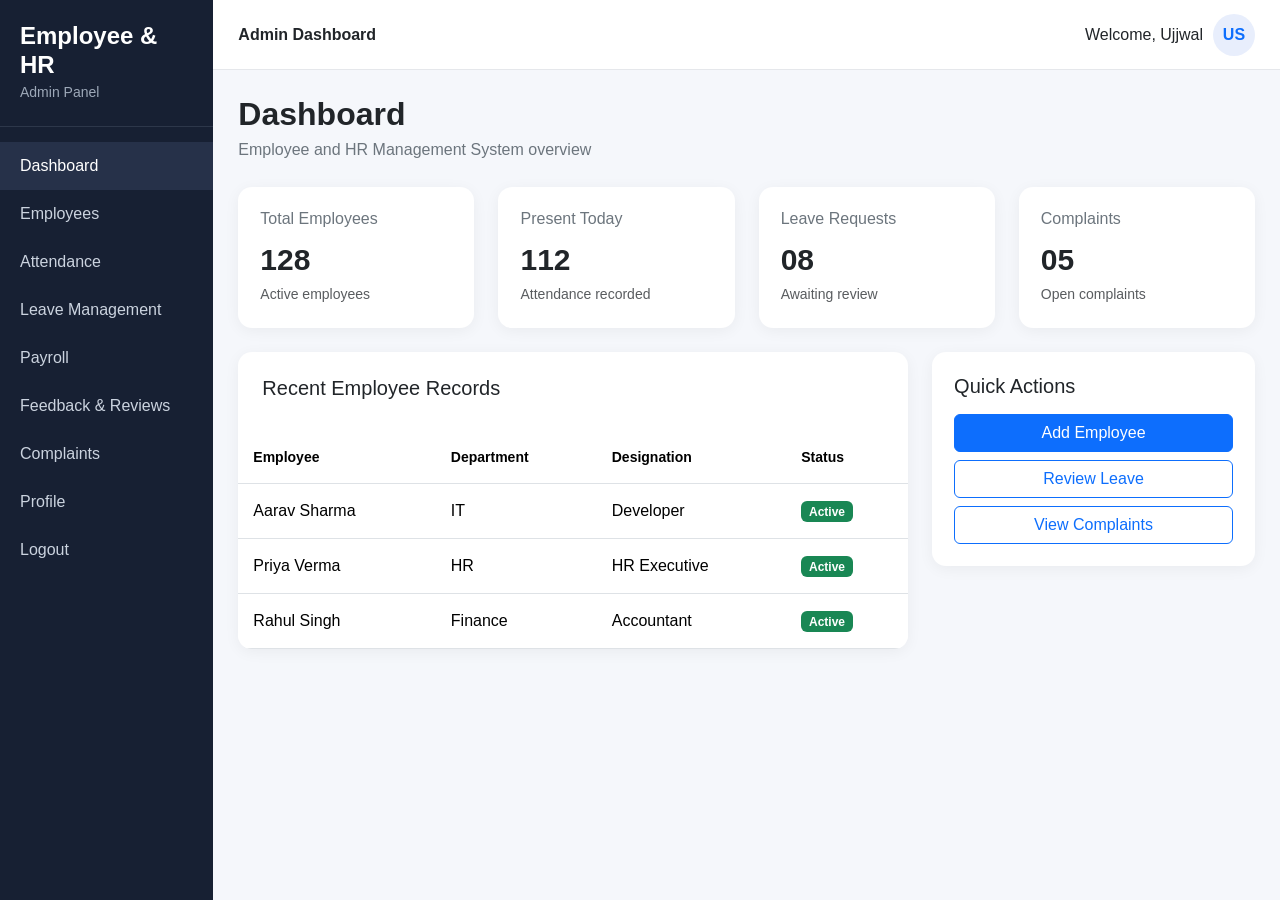
==== commit eabb61ac: "[Ujjwal] added the management project." ====
--- a/admin-dashboard.html
+++ b/admin-dashboard.html
@@ -1,1424 +1,383 @@
 <!DOCTYPE html>
 <html lang="en">
+
 <head>
-    <meta charset="UTF-8">
-    <meta name="viewport" content="width=device-width, initial-scale=1.0">
-    <title>Admin Dashboard — Employee & HR Management System</title>
-    <!-- FontAwesome 6 Icons -->
-    <link href="https://cdnjs.cloudflare.com/ajax/libs/font-awesome/6.4.0/css/all.min.css" rel="stylesheet">
-    <!-- Shared Dashboard CSS -->
-    <link rel="stylesheet" href="css/style.css">
-    <!-- Admin-exclusive CSS -->
-    <link rel="stylesheet" href="css/admin.css">
-    <!-- Pure CSS Component Suite (Zero Bootstrap, Zero JS) -->
-    <link rel="stylesheet" href="css/pure-components.css">
+
+<meta charset="UTF-8">
+
+<meta name="viewport"
+      content="width=device-width, initial-scale=1.0">
+
+<title>Admin Dashboard</title>
+
+<link
+href="https://cdn.jsdelivr.net/npm/bootstrap@5.3.3/dist/css/bootstrap.min.css"
+rel="stylesheet">
+
+<link rel="stylesheet" href="css/style.css">
+
 </head>
+
 <body>
 
-    <!-- ==========================================================================
-         RADIO BUTTONS FOR PURE CSS TAB SWITCHING (NO JS)
-         ========================================================================== -->
-    <input type="radio" name="admin-tab" id="radio-dashboard" class="tab-radio" checked>
-    <input type="radio" name="admin-tab" id="radio-employees" class="tab-radio">
-    <input type="radio" name="admin-tab" id="radio-attendance" class="tab-radio">
-    <input type="radio" name="admin-tab" id="radio-leave" class="tab-radio">
-    <input type="radio" name="admin-tab" id="radio-payroll" class="tab-radio">
-    <input type="radio" name="admin-tab" id="radio-feedback" class="tab-radio">
-    <input type="radio" name="admin-tab" id="radio-complaints" class="tab-radio">
-    <input type="radio" name="admin-tab" id="radio-performance" class="tab-radio">
-    <input type="radio" name="admin-tab" id="radio-invoices" class="tab-radio">
-    <input type="radio" name="admin-tab" id="radio-hiring" class="tab-radio">
-    <input type="radio" name="admin-tab" id="radio-salary-info" class="tab-radio">
-    <input type="radio" name="admin-tab" id="radio-compensation" class="tab-radio">
-    <input type="radio" name="admin-tab" id="radio-project-data" class="tab-radio">
-    <input type="radio" name="admin-tab" id="radio-audit" class="tab-radio">
-
-    <!-- ==========================================================================
-         SIDEBAR (WARM ESPRESSO EXACT MATCH)
-         ========================================================================== -->
-    <aside class="sidebar">
-        <div class="sidebar-brand">
-            <div class="brand-logo">O</div>
-            <div class="brand-title">
-                <h6>Employee and HR Management System</h6>
-                <span>HR &amp; OPERATIONS</span>
-            </div>
+<div class="container-fluid">
+
+<div class="row">
+
+<!-- SIDEBAR -->
+
+<div class="col-md-3 col-lg-2 p-0 sidebar">
+
+    <div class="sidebar-brand">
+
+        <h4>Employee & HR</h4>
+
+        <small>Admin Panel</small>
+
+    </div>
+
+
+    <div class="sidebar-menu">
+
+        <a href="admin-dashboard.html"
+           class="active">
+            Dashboard
+        </a>
+
+        <a href="employees.html">
+            Employees
+        </a>
+
+        <a href="attendance.html">
+            Attendance
+        </a>
+
+        <a href="leave.html">
+            Leave Management
+        </a>
+
+        <a href="payroll.html">
+            Payroll
+        </a>
+
+        <a href="feedback.html">
+            Feedback & Reviews
+        </a>
+
+        <a href="complaints.html">
+            Complaints
+        </a>
+
+        <a href="profile.html">
+            Profile
+        </a>
+
+        <a href="index.html">
+            Logout
+        </a>
+
+    </div>
+
+</div>
+
+
+<!-- MAIN -->
+
+<div class="col-md-9 col-lg-10 p-0">
+
+    <div class="topbar">
+
+        <strong>
+            Admin Dashboard
+        </strong>
+
+        <div class="user-info">
+
+            <span>
+                Welcome, Ujjwal
+            </span>
+
+            <div class="avatar">
+                US
+            </div>
+
         </div>
 
-        <!-- Admin User Card -->
-        <div class="sidebar-user-card">
-            <div class="sidebar-user-avatar">AD</div>
-            <div class="sidebar-user-info">
-                <div class="sidebar-user-name">Administrator</div>
-                <div class="sidebar-user-role">
-                    <span class="admin-badge"><i class="fas fa-shield-alt" style="font-size:8px;"></i> Super Admin</span>
-                </div>
-            </div>
+    </div>
+
+
+    <div class="main-content">
+
+        <h2 class="page-title">
+            Dashboard
+        </h2>
+
+        <p class="page-subtitle">
+            Employee and HR Management System overview
+        </p>
+
+
+        <!-- STAT CARDS -->
+
+        <div class="row g-4 mb-4">
+
+            <div class="col-sm-6 col-xl-3">
+
+                <div class="dashboard-card">
+
+                    <h6>
+                        Total Employees
+                    </h6>
+
+                    <div class="dashboard-number">
+                        128
+                    </div>
+
+                    <small class="text-muted">
+                        Active employees
+                    </small>
+
+                </div>
+
+            </div>
+
+
+            <div class="col-sm-6 col-xl-3">
+
+                <div class="dashboard-card">
+
+                    <h6>
+                        Present Today
+                    </h6>
+
+                    <div class="dashboard-number">
+                        112
+                    </div>
+
+                    <small class="text-muted">
+                        Attendance recorded
+                    </small>
+
+                </div>
+
+            </div>
+
+
+            <div class="col-sm-6 col-xl-3">
+
+                <div class="dashboard-card">
+
+                    <h6>
+                        Leave Requests
+                    </h6>
+
+                    <div class="dashboard-number">
+                        08
+                    </div>
+
+                    <small class="text-muted">
+                        Awaiting review
+                    </small>
+
+                </div>
+
+            </div>
+
+
+            <div class="col-sm-6 col-xl-3">
+
+                <div class="dashboard-card">
+
+                    <h6>
+                        Complaints
+                    </h6>
+
+                    <div class="dashboard-number">
+                        05
+                    </div>
+
+                    <small class="text-muted">
+                        Open complaints
+                    </small>
+
+                </div>
+
+            </div>
+
         </div>
 
-        <div class="sidebar-menu">
-            <ul style="list-style:none; padding:0; margin:0;">
-                <!-- Main Nav -->
-                <li class="nav-item">
-                    <label class="menu-item label-tab-dashboard" for="radio-dashboard">
-                        <i class="fas fa-th-large"></i>
-                        Dashboard
-                    </label>
-                </li>
-                <li class="nav-item">
-                    <label class="menu-item label-tab-employees" for="radio-employees">
-                        <i class="fas fa-users"></i>
-                        Employees
-                        <span class="menu-badge bg-primary text-white">150</span>
-                    </label>
-                </li>
-                <li class="nav-item">
-                    <label class="menu-item label-tab-attendance" for="radio-attendance">
-                        <i class="fas fa-clock"></i>
-                        Attendance
-                    </label>
-                </li>
-                <li class="nav-item">
-                    <label class="menu-item label-tab-leave" for="radio-leave">
-                        <i class="fas fa-calendar-check"></i>
-                        Leave Management
-                        <span class="menu-badge bg-warning text-dark">2</span>
-                    </label>
-                </li>
-                <li class="nav-item">
-                    <label class="menu-item label-tab-payroll" for="radio-payroll">
-                        <i class="fas fa-money-bill-wave"></i>
-                        Payrolls
-                    </label>
-                </li>
-                <li class="nav-item">
-                    <label class="menu-item label-tab-feedback" for="radio-feedback">
-                        <i class="fas fa-comment-dots"></i>
-                        Employee Feedback
-                    </label>
-                </li>
-                <li class="nav-item">
-                    <label class="menu-item label-tab-complaints" for="radio-complaints">
-                        <i class="fas fa-shield-alt"></i>
-                        Complaint Box
-                    </label>
-                </li>
-
-                <!-- Team Management -->
-                <div class="menu-category">Team Management</div>
-                <li class="nav-item">
-                    <label class="menu-item label-tab-performance" for="radio-performance">
-                        <i class="fas fa-chart-line"></i>
-                        Performance
-                    </label>
-                </li>
-                <li class="nav-item">
-                    <label class="menu-item label-tab-invoices" for="radio-invoices">
-                        <i class="fas fa-receipt"></i>
-                        Invoices
-                    </label>
-                </li>
-                <li class="nav-item">
-                    <label class="menu-item label-tab-hiring" for="radio-hiring">
-                        <i class="fas fa-briefcase"></i>
-                        Hiring
-                    </label>
-                </li>
-
-                <!-- List & Data -->
-                <div class="menu-category">List</div>
-                <li class="nav-item">
-                    <label class="menu-item label-tab-salary-info" for="radio-salary-info">
-                        <i class="fas fa-file-alt"></i>
-                        Salary Information
-                    </label>
-                </li>
-                <li class="nav-item">
-                    <label class="menu-item label-tab-compensation" for="radio-compensation">
-                        <i class="fas fa-chart-bar"></i>
-                        Compensation Breakdown
-                    </label>
-                </li>
-                <li class="nav-item">
-                    <label class="menu-item label-tab-project-data" for="radio-project-data">
-                        <i class="fas fa-database"></i>
-                        Project-specific Data
-                    </label>
-                </li>
-                <li class="nav-item">
-                    <label class="menu-item label-tab-audit" for="radio-audit">
-                        <i class="fas fa-history"></i>
-                        Audit Log
-                    </label>
-                </li>
-
-                <!-- System -->
-                <div class="menu-category">System</div>
-                <li class="nav-item">
-                    <a class="menu-item" href="#modal-settings">
-                        <i class="fas fa-cog"></i>
-                        Settings
-                    </a>
-                </li>
-                <li class="nav-item">
-                    <a class="menu-item" href="#modal-help">
-                        <i class="fas fa-question-circle"></i>
-                        Help &amp; Corner
-                    </a>
-                </li>
-                <li class="nav-item">
-                    <a class="menu-item" href="login.html">
-                        <i class="fas fa-sign-out-alt"></i>
-                        Logout
-                    </a>
-                </li>
-            </ul>
+
+        <!-- RECENT EMPLOYEES -->
+
+        <div class="row g-4">
+
+            <div class="col-lg-8">
+
+                <div class="custom-table">
+
+                    <div class="p-4">
+
+                        <h5>
+                            Recent Employee Records
+                        </h5>
+
+                    </div>
+
+                    <div class="table-responsive">
+
+                        <table class="table">
+
+                            <thead>
+
+                                <tr>
+
+                                    <th>Employee</th>
+
+                                    <th>Department</th>
+
+                                    <th>Designation</th>
+
+                                    <th>Status</th>
+
+                                </tr>
+
+                            </thead>
+
+                            <tbody>
+
+                                <tr>
+
+                                    <td>
+                                        Aarav Sharma
+                                    </td>
+
+                                    <td>
+                                        IT
+                                    </td>
+
+                                    <td>
+                                        Developer
+                                    </td>
+
+                                    <td>
+                                        <span class="badge bg-success">
+                                            Active
+                                        </span>
+                                    </td>
+
+                                </tr>
+
+
+                                <tr>
+
+                                    <td>
+                                        Priya Verma
+                                    </td>
+
+                                    <td>
+                                        HR
+                                    </td>
+
+                                    <td>
+                                        HR Executive
+                                    </td>
+
+                                    <td>
+                                        <span class="badge bg-success">
+                                            Active
+                                        </span>
+                                    </td>
+
+                                </tr>
+
+
+                                <tr>
+
+                                    <td>
+                                        Rahul Singh
+                                    </td>
+
+                                    <td>
+                                        Finance
+                                    </td>
+
+                                    <td>
+                                        Accountant
+                                    </td>
+
+                                    <td>
+                                        <span class="badge bg-success">
+                                            Active
+                                        </span>
+                                    </td>
+
+                                </tr>
+
+                            </tbody>
+
+                        </table>
+
+                    </div>
+
+                </div>
+
+            </div>
+
+
+            <!-- QUICK ACTIONS -->
+
+            <div class="col-lg-4">
+
+                <div class="dashboard-card">
+
+                    <h5>
+                        Quick Actions
+                    </h5>
+
+                    <div class="d-grid gap-2 mt-3">
+
+                        <a
+                        href="employees.html"
+                        class="btn btn-primary">
+
+                            Add Employee
+
+                        </a>
+
+
+                        <a
+                        href="leave.html"
+                        class="btn btn-outline-primary">
+
+                            Review Leave
+
+                        </a>
+
+
+                        <a
+                        href="complaints.html"
+                        class="btn btn-outline-primary">
+
+                            View Complaints
+
+                        </a>
+
+                    </div>
+
+                </div>
+
+            </div>
+
         </div>
-    </aside>
-
-    <!-- ==========================================================================
-         MAIN CONTENT AREA
-         ========================================================================== -->
-    <div class="main-content">
-        <!-- TOP HEADER -->
-        <header class="top-header">
-            <div class="header-left">
-                <div class="header-title">Admin Dashboard</div>
-                <div class="header-search">
-                    <i class="fas fa-search"></i>
-                    <input type="text" placeholder="Search anything...">
-                </div>
-            </div>
-
-            <div class="header-right">
-                <div class="header-icons">
-                    <a href="#modal-calendar-view" class="header-icon-btn" title="Company Calendar">
-                        <i class="fas fa-calendar-alt"></i>
-                    </a>
-                    <a href="#modal-notifications" class="header-icon-btn position-relative" title="Notifications">
-                        <i class="fas fa-bell"></i>
-                        <span class="header-icon-badge">3</span>
-                    </a>
-                    <a href="#modal-quick-team" class="header-icon-btn" title="Team Directory">
-                        <i class="fas fa-users"></i>
-                    </a>
-                </div>
-
-                <!-- Admin Profile Anchor -->
-                <a href="#modal-user-profile" class="user-profile" style="text-decoration:none;">
-                    <div class="user-avatar">AD</div>
-                    <div class="user-info">
-                        <h6>Admin <span class="admin-badge" style="font-size:9px; padding:2px 6px; margin-left:4px; vertical-align:middle;"><i class="fas fa-shield-alt" style="font-size:7px;"></i> Super Admin</span></h6>
-                        <p>● Available for work</p>
-                    </div>
-                </a>
-            </div>
-        </header>
-
-        <!-- DASHBOARD CONTAINER & TAB PANES -->
-        <div class="dashboard-container">
-
-            <!-- ================================================================
-                 TAB 1: DASHBOARD OVERVIEW
-                 ================================================================ -->
-            <div class="tab-pane" id="tab-dashboard">
-                <div class="dashboard-header">
-                    <h2>Welcome back, Admin! 👋</h2>
-                    <div class="header-controls">
-                        <a href="#modal-date-picker" class="date-range" style="text-decoration:none;">
-                            <i class="far fa-calendar-alt text-primary"></i> 01 July – 31 July 2024
-                        </a>
-                        <!-- ADMIN EXCLUSIVE: Export button -->
-                        <a href="#modal-export" class="export-btn" style="text-decoration:none;">
-                            <i class="fas fa-chart-pie"></i> Export
-                        </a>
-                    </div>
-                </div>
-
-                <!-- Admin Mode Banner -->
-
-                <!-- 3 Metric Cards -->
-                <div class="dashboard-cards">
-                    <div class="card-item card-blue">
-                        <div class="card-label">Jobs Overview</div>
-                        <div class="card-main-value">180</div>
-                        <div class="card-sub-values">
-                            <span><div class="icon">+</div> 100 Active Jobs</span>
-                            <span><div class="icon">+</div> 50 In-process Jobs</span>
-                            <span><div class="icon">+</div> 30 Fresh Jobs</span>
-                        </div>
-                    </div>
-                    <div class="card-item card-orange">
-                        <div class="card-label">Attendance Rate</div>
-                        <div class="card-main-value">90%</div>
-                        <div class="card-sub-values">
-                            <span style="color:#26de81; font-weight:700;"><div class="icon">▲</div> 3.25% since last month</span>
-                        </div>
-                    </div>
-                    <div class="card-item card-green">
-                        <div class="card-label">Total Employees</div>
-                        <div class="card-main-value">150</div>
-                        <div class="card-sub-values">
-                            <span><div class="icon">+</div> Full-time Employees</span>
-                            <span style="color:#ff6b6b;"><div class="icon">-</div> 50 Freelance Employees</span>
-                        </div>
-                    </div>
-                </div>
-
-                <!-- Charts Section -->
-                <div class="charts-section">
-                    <div class="chart-card">
-                        <h6>
-                            Income Statistics
-                            <label for="radio-payroll" class="chart-more-details" style="cursor:pointer;">More details &gt;</label>
-                        </h6>
-                        <div class="pure-chart-wrapper">
-                            <svg class="chart-svg-container" viewBox="0 0 500 180" preserveAspectRatio="none">
-                                <defs>
-                                    <linearGradient id="gradIncome" x1="0" y1="0" x2="0" y2="1">
-                                        <stop offset="0%" stop-color="#667eea" stop-opacity="0.32"/>
-                                        <stop offset="100%" stop-color="#667eea" stop-opacity="0.0"/>
-                                    </linearGradient>
-                                    <linearGradient id="gradExpense" x1="0" y1="0" x2="0" y2="1">
-                                        <stop offset="0%" stop-color="#ff9f43" stop-opacity="0.25"/>
-                                        <stop offset="100%" stop-color="#ff9f43" stop-opacity="0.0"/>
-                                    </linearGradient>
-                                </defs>
-                                <line x1="0" y1="35" x2="500" y2="35" stroke="#f1f5f9" stroke-dasharray="4"/>
-                                <line x1="0" y1="80" x2="500" y2="80" stroke="#f1f5f9" stroke-dasharray="4"/>
-                                <line x1="0" y1="125" x2="500" y2="125" stroke="#f1f5f9" stroke-dasharray="4"/>
-                                <line x1="0" y1="165" x2="500" y2="165" stroke="#e2e8f0"/>
-                                <path d="M 0,140 Q 50,110 100,120 T 200,80 T 300,50 T 400,45 T 500,30 L 500,165 L 0,165 Z" fill="url(#gradIncome)"/>
-                                <path d="M 0,140 Q 50,110 100,120 T 200,80 T 300,50 T 400,45 T 500,30" fill="none" stroke="#667eea" stroke-width="3.5" stroke-linecap="round"/>
-                                <path d="M 0,155 Q 60,145 120,135 T 240,110 T 360,115 T 500,95 L 500,165 L 0,165 Z" fill="url(#gradExpense)"/>
-                                <path d="M 0,155 Q 60,145 120,135 T 240,110 T 360,115 T 500,95" fill="none" stroke="#ff9f43" stroke-width="2.5" stroke-linecap="round"/>
-                                <circle cx="200" cy="80" r="4.5" fill="#667eea" stroke="#ffffff" stroke-width="2"/>
-                                <circle cx="300" cy="50" r="4.5" fill="#667eea" stroke="#ffffff" stroke-width="2"/>
-                                <circle cx="400" cy="45" r="5" fill="#667eea" stroke="#ffffff" stroke-width="2"/>
-                            </svg>
-                        </div>
-                        <div class="chart-legend">
-                            <div class="legend-item"><div class="legend-dot income"></div><span>Income: $80,500.00</span></div>
-                            <div class="legend-item"><div class="legend-dot expense"></div><span>Expense: $23,250.00</span></div>
-                        </div>
-                    </div>
-
-                    <div class="performance-card">
-                        <div class="performance-header">
-                            <h6>Employee Performance Ratings</h6>
-                            <span style="color:#94a3b8; font-size:14px;">⋯</span>
-                        </div>
-                        <div class="performance-score">98%</div>
-                        <div class="performance-description">Most employees complete their tasks on time.</div>
-                        <div class="performance-item">
-                            <div class="performance-name"><span>Hazel Nutt</span><span class="text-muted" style="font-size:11px;">95%</span></div>
-                            <div class="performance-bar">
-                                <div class="performance-bar-segment bar-blue" style="width:70%;"></div>
-                                <div class="performance-bar-segment bar-cyan" style="width:15%;"></div>
-                                <div class="performance-bar-segment bar-green" style="width:15%;"></div>
-                            </div>
-                        </div>
-                        <div class="performance-item">
-                            <div class="performance-name"><span>Simon Cyrene</span><span class="text-muted" style="font-size:11px;">90%</span></div>
-                            <div class="performance-bar">
-                                <div class="performance-bar-segment bar-blue" style="width:60%;"></div>
-                                <div class="performance-bar-segment bar-cyan" style="width:20%;"></div>
-                                <div class="performance-bar-segment bar-green" style="width:20%;"></div>
-                            </div>
-                        </div>
-                        <div class="performance-item">
-                            <div class="performance-name"><span>Aida Bugg</span><span class="text-muted" style="font-size:11px;">88%</span></div>
-                            <div class="performance-bar">
-                                <div class="performance-bar-segment bar-blue" style="width:50%;"></div>
-                                <div class="performance-bar-segment bar-cyan" style="width:30%;"></div>
-                                <div class="performance-bar-segment bar-green" style="width:20%;"></div>
-                            </div>
-                        </div>
-                        <div class="perf-legend-bottom">
-                            <span><i class="fas fa-square" style="color:#667eea;"></i> Task completed</span>
-                            <span><i class="fas fa-square" style="color:#00bcd4;"></i> Freelance</span>
-                            <span><i class="fas fa-square" style="color:#26de81;"></i> Completed Meeting</span>
-                        </div>
-                    </div>
-                </div>
-
-                <!-- Employee Table -->
-                <div class="employees-section">
-                    <div class="employees-header">
-                        <h6>List Employee</h6>
-                        <div class="employees-controls">
-                            <input type="text" class="search-box" placeholder="Search Employee...">
-                            <select class="filter-btn">
-                                <option>All Status</option>
-                                <option>Full-time</option>
-                                <option>Freelance</option>
-                            </select>
-                            <select class="filter-btn">
-                                <option>All Role</option>
-                                <option>Designer</option>
-                                <option>Developer</option>
-                            </select>
-                            <label for="radio-employees" class="btn btn-sm btn-outline-primary rounded-pill px-3" style="font-size:12px; cursor:pointer;">View All Directory</label>
-                        </div>
-                    </div>
-                    <div class="table-responsive-wrapper">
-                        <table class="employees-table">
-                            <thead>
-                                <tr>
-                                    <th>Employee ID</th>
-                                    <th>Employee name</th>
-                                    <th>Email</th>
-                                    <th>Role</th>
-                                    <th>Department</th>
-                                    <th>Status</th>
-                                    <th>Action</th>
-                                </tr>
-                            </thead>
-                            <tbody>
-                                <tr>
-                                    <td>EMP120124</td>
-                                    <td><div class="employee-name"><div class="employee-avatar">HN</div><span>Hazel Nutt</span></div></td>
-                                    <td>hazelnut@mail.com</td>
-                                    <td><span class="role-badge">Lead</span> UIUX Designer</td>
-                                    <td>Team Projects</td>
-                                    <td><span class="status-badge status-full-time">● Full-time</span></td>
-                                    <td>
-                                        <div class="action-icons">
-                                            <a href="#modal-emp-detail" title="View"><i class="fas fa-eye"></i></a>
-                                            <a href="#modal-edit-employee" title="Edit" style="color:#667eea;"><i class="fas fa-edit"></i></a>
-                                            <a href="#modal-delete-confirm" title="Delete" style="color:#ff6b6b;"><i class="fas fa-trash-alt"></i></a>
-                                        </div>
-                                    </td>
-                                </tr>
-                                <tr>
-                                    <td>EMP120125</td>
-                                    <td><div class="employee-name"><div class="employee-avatar av-2">SC</div><span>Simon Cyrene</span></div></td>
-                                    <td>simoncyr@mail.com</td>
-                                    <td><span class="role-badge">Sr</span> UIUX Designer</td>
-                                    <td>Team Projects</td>
-                                    <td><span class="status-badge status-full-time">● Full-time</span></td>
-                                    <td>
-                                        <div class="action-icons">
-                                            <a href="#modal-emp-detail" title="View"><i class="fas fa-eye"></i></a>
-                                            <a href="#modal-edit-employee" title="Edit" style="color:#667eea;"><i class="fas fa-edit"></i></a>
-                                            <a href="#modal-delete-confirm" title="Delete" style="color:#ff6b6b;"><i class="fas fa-trash-alt"></i></a>
-                                        </div>
-                                    </td>
-                                </tr>
-                                <tr>
-                                    <td>EMP120126</td>
-                                    <td><div class="employee-name"><div class="employee-avatar av-3">AB</div><span>Aida Bugg</span></div></td>
-                                    <td>aidabugg@mail.com</td>
-                                    <td><span class="role-badge">Jr</span> Graphics Designer</td>
-                                    <td>Team Marketing</td>
-                                    <td><span class="status-badge status-freelance">● Freelance</span></td>
-                                    <td>
-                                        <div class="action-icons">
-                                            <a href="#modal-emp-detail" title="View"><i class="fas fa-eye"></i></a>
-                                            <a href="#modal-edit-employee" title="Edit" style="color:#667eea;"><i class="fas fa-edit"></i></a>
-                                            <a href="#modal-delete-confirm" title="Delete" style="color:#ff6b6b;"><i class="fas fa-trash-alt"></i></a>
-                                        </div>
-                                    </td>
-                                </tr>
-                            </tbody>
-                        </table>
-                    </div>
-                </div>
-            </div>
-
-            <!-- ================================================================
-                 TAB 2: EMPLOYEES DIRECTORY (ADMIN ONLY)
-                 ================================================================ -->
-            <div class="tab-pane" id="tab-employees">
-                <div class="dashboard-header">
-                    <div>
-                        <h2>Employee Management</h2>
-                        <p class="text-muted m-0" style="font-size:13px;">Manage all organization employees, positions and credentials.</p>
-                    </div>
-                    <div class="header-controls">
-                        <!-- ADMIN EXCLUSIVE: Add Employee -->
-                        <a href="#modal-add-employee" class="btn btn-primary rounded-pill px-4" style="font-size:13px; font-weight:600; text-decoration:none;">
-                            <i class="fas fa-user-plus me-1"></i> Add Employee
-                        </a>
-                        <a href="#modal-export" class="btn btn-outline-secondary rounded-pill px-3" style="font-size:13px; text-decoration:none;">
-                            <i class="fas fa-file-import me-1"></i> Import CSV
-                        </a>
-                    </div>
-                </div>
-
-                <div class="employees-section">
-                    <div class="employees-header">
-                        <h6>Full Organization Directory (150 Members)</h6>
-                        <div class="employees-controls">
-                            <input type="text" class="search-box" placeholder="Filter by ID, name...">
-                            <select class="filter-btn">
-                                <option>All Departments</option>
-                                <option>Team Projects</option>
-                                <option>Team Marketing</option>
-                                <option>Engineering</option>
-                            </select>
-                        </div>
-                    </div>
-                    <div class="table-responsive-wrapper">
-                        <table class="employees-table">
-                            <thead>
-                                <tr>
-                                    <th>Employee ID</th>
-                                    <th>Employee name</th>
-                                    <th>Email</th>
-                                    <th>Role</th>
-                                    <th>Department</th>
-                                    <th>Status</th>
-                                    <th>Action</th>
-                                </tr>
-                            </thead>
-                            <tbody>
-                                <tr>
-                                    <td>EMP120124</td>
-                                    <td><div class="employee-name"><div class="employee-avatar">HN</div> Hazel Nutt</div></td>
-                                    <td>hazelnut@mail.com</td>
-                                    <td><span class="role-badge">Lead</span> UIUX Designer</td>
-                                    <td>Team Projects</td>
-                                    <td><span class="status-badge status-full-time">● Full-time</span></td>
-                                    <td>
-                                        <div class="action-icons">
-                                            <a href="#modal-emp-detail" title="View"><i class="fas fa-eye"></i></a>
-                                            <a href="#modal-edit-employee" title="Edit" style="color:#667eea;"><i class="fas fa-edit"></i></a>
-                                            <a href="#modal-delete-confirm" title="Delete" style="color:#ff6b6b;"><i class="fas fa-trash-alt"></i></a>
-                                            <a href="#modal-payslip" title="Payslip"><i class="fas fa-receipt"></i></a>
-                                        </div>
-                                    </td>
-                                </tr>
-                                <tr>
-                                    <td>EMP120125</td>
-                                    <td><div class="employee-name"><div class="employee-avatar av-2">SC</div> Simon Cyrene</div></td>
-                                    <td>simoncyr@mail.com</td>
-                                    <td><span class="role-badge">Sr</span> UIUX Designer</td>
-                                    <td>Team Projects</td>
-                                    <td><span class="status-badge status-full-time">● Full-time</span></td>
-                                    <td>
-                                        <div class="action-icons">
-                                            <a href="#modal-emp-detail" title="View"><i class="fas fa-eye"></i></a>
-                                            <a href="#modal-edit-employee" title="Edit" style="color:#667eea;"><i class="fas fa-edit"></i></a>
-                                            <a href="#modal-delete-confirm" title="Delete" style="color:#ff6b6b;"><i class="fas fa-trash-alt"></i></a>
-                                            <a href="#modal-payslip" title="Payslip"><i class="fas fa-receipt"></i></a>
-                                        </div>
-                                    </td>
-                                </tr>
-                                <tr>
-                                    <td>EMP120126</td>
-                                    <td><div class="employee-name"><div class="employee-avatar av-3">AB</div> Aida Bugg</div></td>
-                                    <td>aidabugg@mail.com</td>
-                                    <td><span class="role-badge">Jr</span> Graphics Designer</td>
-                                    <td>Team Marketing</td>
-                                    <td><span class="status-badge status-freelance">● Freelance</span></td>
-                                    <td>
-                                        <div class="action-icons">
-                                            <a href="#modal-emp-detail" title="View"><i class="fas fa-eye"></i></a>
-                                            <a href="#modal-edit-employee" title="Edit" style="color:#667eea;"><i class="fas fa-edit"></i></a>
-                                            <a href="#modal-delete-confirm" title="Delete" style="color:#ff6b6b;"><i class="fas fa-trash-alt"></i></a>
-                                            <a href="#modal-payslip" title="Payslip"><i class="fas fa-receipt"></i></a>
-                                        </div>
-                                    </td>
-                                </tr>
-                                <tr>
-                                    <td>EMP120128</td>
-                                    <td><div class="employee-name"><div class="employee-avatar av-5">BA</div> Barb Akew</div></td>
-                                    <td>barbakew@mail.com</td>
-                                    <td><span class="role-badge">Sr</span> Fullstack Dev</td>
-                                    <td>Engineering</td>
-                                    <td><span class="status-badge status-full-time">● Full-time</span></td>
-                                    <td>
-                                        <div class="action-icons">
-                                            <a href="#modal-emp-detail" title="View"><i class="fas fa-eye"></i></a>
-                                            <a href="#modal-edit-employee" title="Edit" style="color:#667eea;"><i class="fas fa-edit"></i></a>
-                                            <a href="#modal-delete-confirm" title="Delete" style="color:#ff6b6b;"><i class="fas fa-trash-alt"></i></a>
-                                            <a href="#modal-payslip" title="Payslip"><i class="fas fa-receipt"></i></a>
-                                        </div>
-                                    </td>
-                                </tr>
-                            </tbody>
-                        </table>
-                    </div>
-                </div>
-            </div>
-
-            <!-- ================================================================
-                 TAB 3: ATTENDANCE MANAGEMENT
-                 ================================================================ -->
-            <div class="tab-pane" id="tab-attendance">
-                <div class="dashboard-header">
-                    <div>
-                        <h2>Attendance Management</h2>
-                        <p class="text-muted m-0" style="font-size:13px;">Daily punch logs, shift monitoring and attendance records.</p>
-                    </div>
-                </div>
-                <div class="dashboard-cards">
-                    <div class="card-item card-green">
-                        <div class="card-label">Present Today</div>
-                        <div class="card-main-value">142 <span style="font-size:16px; color:#26de81;">(94.6%)</span></div>
-                        <div class="card-sub-values"><span>● 138 On time check-ins</span></div>
-                    </div>
-                    <div class="card-item card-orange">
-                        <div class="card-label">On Leave Today</div>
-                        <div class="card-main-value">6 <span style="font-size:16px; color:#ff9f43;">(4.0%)</span></div>
-                        <div class="card-sub-values"><span>● 4 Annual Leaves, 2 Sick</span></div>
-                    </div>
-                    <div class="card-item card-blue">
-                        <div class="card-label">Late Check-ins</div>
-                        <div class="card-main-value">2 <span style="font-size:16px; color:#ff6b6b;">(1.4%)</span></div>
-                        <div class="card-sub-values"><span>● Avg delay 12 minutes</span></div>
-                    </div>
-                </div>
-                <div class="employees-section">
-                    <div class="employees-header"><h6>Today's Attendance Logs (21 Sep 2026)</h6></div>
-                    <div class="table-responsive-wrapper">
-                        <table class="employees-table">
-                            <thead>
-                                <tr><th>Employee</th><th>Department</th><th>Check-In</th><th>Check-Out</th><th>Total Hours</th><th>Status</th></tr>
-                            </thead>
-                            <tbody>
-                                <tr><td><div class="employee-name"><div class="employee-avatar">HN</div> Hazel Nutt</div></td><td>Team Projects</td><td>09:02 AM</td><td>--:--</td><td>Active</td><td><span class="status-badge status-full-time">● Present</span></td></tr>
-                                <tr><td><div class="employee-name"><div class="employee-avatar av-2">SC</div> Simon Cyrene</div></td><td>Team Projects</td><td>09:14 AM</td><td>--:--</td><td>Active</td><td><span class="status-badge status-full-time">● Present</span></td></tr>
-                                <tr><td><div class="employee-name"><div class="employee-avatar av-3">AB</div> Aida Bugg</div></td><td>Team Marketing</td><td>09:45 AM</td><td>--:--</td><td>Active</td><td><span class="status-badge status-freelance">● Late</span></td></tr>
-                            </tbody>
-                        </table>
-                    </div>
-                </div>
-            </div>
-
-            <!-- ================================================================
-                 TAB 4: LEAVE MANAGEMENT
-                 ================================================================ -->
-            <div class="tab-pane" id="tab-leave">
-                <div class="dashboard-header">
-                    <div>
-                        <h2>Leave Management</h2>
-                        <p class="text-muted m-0" style="font-size:13px;">Manage all leave requests and approvals organization-wide.</p>
-                    </div>
-                    <div class="header-controls">
-                        <a href="#modal-apply-leave" class="btn btn-primary rounded-pill px-4" style="font-size:13px; font-weight:600; text-decoration:none;">
-                            <i class="fas fa-calendar-plus me-1"></i> Apply for Leave
-                        </a>
-                    </div>
-                </div>
-                <div class="dashboard-cards">
-                    <div class="card-item card-blue"><div class="card-label">Annual Paid Leave</div><div class="card-main-value">14 <span style="font-size:15px; color:#8c98a4;">/ 18 Days</span></div><div class="card-sub-values"><span>4 days used this year</span></div></div>
-                    <div class="card-item card-green"><div class="card-label">Sick Leave</div><div class="card-main-value">8 <span style="font-size:15px; color:#8c98a4;">/ 10 Days</span></div><div class="card-sub-values"><span>2 days used this year</span></div></div>
-                    <div class="card-item card-orange"><div class="card-label">Casual / Personal Leave</div><div class="card-main-value">5 <span style="font-size:15px; color:#8c98a4;">/ 6 Days</span></div><div class="card-sub-values"><span>1 day used this year</span></div></div>
-                </div>
-                <div class="employees-section">
-                    <div class="employees-header"><h6>All Pending &amp; Recent Leave Requests</h6></div>
-                    <div class="table-responsive-wrapper">
-                        <table class="employees-table">
-                            <thead><tr><th>Request ID</th><th>Applicant</th><th>Leave Type</th><th>Dates</th><th>Reason</th><th>Status</th><th>Action</th></tr></thead>
-                            <tbody>
-                                <tr>
-                                    <td>LV-8821</td><td><strong>Hazel Nutt</strong></td><td>Annual Leave</td><td>24 Sep – 28 Sep</td><td>Family vacation</td>
-                                    <td><span class="status-badge status-freelance">● Pending</span></td>
-                                    <td>
-                                        <div class="action-icons">
-                                            <a href="#modal-action-success" title="Approve" style="color:#26de81;"><i class="fas fa-check-circle"></i></a>
-                                            <a href="#modal-action-success" title="Reject" style="color:#ff6b6b;"><i class="fas fa-times-circle"></i></a>
-                                        </div>
-                                    </td>
-                                </tr>
-                                <tr>
-                                    <td>LV-8822</td><td><strong>Aida Bugg</strong></td><td>Sick Leave</td><td>19 Sep (1 Day)</td><td>Medical checkup</td>
-                                    <td><span class="status-badge status-full-time">● Approved</span></td>
-                                    <td><div class="action-icons"><a href="#modal-emp-detail" style="color:#8c98a4;"><i class="fas fa-eye"></i></a></div></td>
-                                </tr>
-                            </tbody>
-                        </table>
-                    </div>
-                </div>
-            </div>
-
-            <!-- ================================================================
-                 TAB 5: PAYROLL MANAGEMENT (ADMIN ONLY)
-                 ================================================================ -->
-            <div class="tab-pane" id="tab-payroll">
-                <div class="dashboard-header">
-                    <div>
-                        <h2>Payroll Management</h2>
-                        <p class="text-muted m-0" style="font-size:13px;">Salary distribution, tax deductions and employee payslips.</p>
-                    </div>
-                    <div class="header-controls">
-                        <a href="#modal-export" class="export-btn" style="text-decoration:none;">
-                            <i class="fas fa-download"></i> Export Payroll
-                        </a>
-                    </div>
-                </div>
-                <div class="dashboard-cards">
-                    <div class="card-item card-blue"><div class="card-label">Monthly Payroll Cost</div><div class="card-main-value">$148,500</div><div class="card-sub-values"><span>150 Active Employees</span></div></div>
-                    <div class="card-item card-green"><div class="card-label">Net Disbursed</div><div class="card-main-value">$128,400</div><div class="card-sub-values"><span>Direct bank deposits completed</span></div></div>
-                    <div class="card-item card-orange"><div class="card-label">Taxes &amp; Deductions</div><div class="card-main-value">$20,100</div><div class="card-sub-values"><span>Statutory taxes &amp; PF</span></div></div>
-                </div>
-                <div class="employees-section">
-                    <div class="employees-header"><h6>Employee Payroll Ledger</h6></div>
-                    <div class="table-responsive-wrapper">
-                        <table class="employees-table">
-                            <thead><tr><th>Employee ID</th><th>Name</th><th>Role</th><th>Base Salary</th><th>Allowances</th><th>Deductions</th><th>Net Pay</th><th>Payslip</th></tr></thead>
-                            <tbody>
-                                <tr><td>EMP120124</td><td><strong>Hazel Nutt</strong></td><td>Lead UIUX Designer</td><td>$3,480</td><td>$2,320</td><td>$1,044</td><td class="fw-bold text-success">$4,756</td><td><a href="#modal-payslip" class="btn btn-sm btn-outline-primary rounded-pill px-3" style="font-size:11.5px; text-decoration:none;"><i class="fas fa-receipt me-1"></i> View Payslip</a></td></tr>
-                                <tr><td>EMP120125</td><td><strong>Simon Cyrene</strong></td><td>Sr UIUX Designer</td><td>$3,120</td><td>$2,080</td><td>$936</td><td class="fw-bold text-success">$4,264</td><td><a href="#modal-payslip" class="btn btn-sm btn-outline-primary rounded-pill px-3" style="font-size:11.5px; text-decoration:none;"><i class="fas fa-receipt me-1"></i> View Payslip</a></td></tr>
-                                <tr><td>EMP120126</td><td><strong>Aida Bugg</strong></td><td>Jr Graphics Designer</td><td>$2,800</td><td>$1,600</td><td>$800</td><td class="fw-bold text-success">$3,600</td><td><a href="#modal-payslip" class="btn btn-sm btn-outline-primary rounded-pill px-3" style="font-size:11.5px; text-decoration:none;"><i class="fas fa-receipt me-1"></i> View Payslip</a></td></tr>
-                            </tbody>
-                        </table>
-                    </div>
-                </div>
-            </div>
-
-            <!-- ================================================================
-                 TAB 6: EMPLOYEE FEEDBACK
-                 ================================================================ -->
-            <div class="tab-pane" id="tab-feedback">
-                <div class="dashboard-header">
-                    <div>
-                        <h2>Employee Feedback &amp; Surveys</h2>
-                        <p class="text-muted m-0" style="font-size:13px;">Team sentiment, culture reviews and suggestion box.</p>
-                    </div>
-                    <div class="header-controls">
-                        <a href="#modal-feedback" class="btn btn-primary rounded-pill px-4" style="font-size:13px; font-weight:600; text-decoration:none;">
-                            <i class="fas fa-pen-fancy me-1"></i> Submit Feedback
-                        </a>
-                    </div>
-                </div>
-                <div class="row g-4">
-                    <div class="col-md-6">
-                        <div class="card-item">
-                            <div class="d-flex justify-content-between align-items-center mb-2">
-                                <span class="badge bg-primary-subtle text-primary">Workplace Culture</span>
-                                <span style="color:#ff9f43; font-size:12px;">⭐⭐⭐⭐⭐ 5/5</span>
-                            </div>
-                            <h6 class="fw-bold">Collaborative &amp; Supportive Environment</h6>
-                            <p class="text-muted" style="font-size:13px;">The design sprint methodology introduced this month made cross-functional handoffs much smoother.</p>
-                            <div class="text-muted border-top pt-2" style="font-size:11px;">Anonymous • 2 days ago</div>
-                        </div>
-                    </div>
-                    <div class="col-md-6">
-                        <div class="card-item">
-                            <div class="d-flex justify-content-between align-items-center mb-2">
-                                <span class="badge bg-success-subtle text-success">Facilities &amp; Equipment</span>
-                                <span style="color:#ff9f43; font-size:12px;">⭐⭐⭐⭐ 4/5</span>
-                            </div>
-                            <h6 class="fw-bold">Ergonomic Chairs &amp; Monitors Request</h6>
-                            <p class="text-muted" style="font-size:13px;">Requesting additional 4K dual monitor arms for the animation and rendering workstations in Room 3B.</p>
-                            <div class="text-muted border-top pt-2" style="font-size:11px;">Team Marketing • 4 days ago</div>
-                        </div>
-                    </div>
-                </div>
-            </div>
-
-            <!-- ================================================================
-                 TAB 7: COMPLAINT BOX
-                 ================================================================ -->
-            <div class="tab-pane" id="tab-complaints">
-                <div class="dashboard-header">
-                    <div>
-                        <h2>Grievance &amp; Complaint Management</h2>
-                        <p class="text-muted m-0" style="font-size:13px;">Confidential issue reporting and dispute resolution tickets.</p>
-                    </div>
-                    <div class="header-controls">
-                        <a href="#modal-complaint" class="btn btn-danger rounded-pill px-4" style="font-size:13px; font-weight:600; text-decoration:none;">
-                            <i class="fas fa-shield-alt me-1"></i> File Grievance
-                        </a>
-                    </div>
-                </div>
-                <div class="employees-section">
-                    <div class="employees-header"><h6>Confidential Ticket Logs</h6></div>
-                    <div class="table-responsive-wrapper">
-                        <table class="employees-table">
-                            <thead><tr><th>Ticket ID</th><th>Category</th><th>Subject</th><th>Priority</th><th>Date</th><th>Status</th><th>Action</th></tr></thead>
-                            <tbody>
-                                <tr>
-                                    <td>GR-5012</td><td>IT &amp; Access</td><td>VPN gateway disconnect during remote shifts</td>
-                                    <td><span class="badge bg-warning-subtle text-warning">Medium</span></td>
-                                    <td>15 Sep 2026</td>
-                                    <td><span class="status-badge status-full-time">● Resolved</span></td>
-                                    <td><div class="action-icons"><a href="#modal-complaint"><i class="fas fa-eye"></i></a></div></td>
-                                </tr>
-                                <tr>
-                                    <td>GR-5014</td><td>Payroll</td><td>Overtime compensation discrepancy for August</td>
-                                    <td><span class="badge bg-danger-subtle text-danger">High</span></td>
-                                    <td>17 Sep 2026</td>
-                                    <td><span class="status-badge status-freelance">● In Review</span></td>
-                                    <td>
-                                        <div class="action-icons">
-                                            <a href="#modal-action-success" style="color:#26de81;" title="Resolve"><i class="fas fa-check-circle"></i></a>
-                                            <a href="#modal-complaint"><i class="fas fa-eye"></i></a>
-                                        </div>
-                                    </td>
-                                </tr>
-                            </tbody>
-                        </table>
-                    </div>
-                </div>
-            </div>
-
-            <!-- ================================================================
-                 TAB 8: PERFORMANCE ANALYTICS (ADMIN ONLY)
-                 ================================================================ -->
-            <div class="tab-pane" id="tab-performance">
-                <div class="dashboard-header">
-                    <div>
-                        <h2>Performance Management</h2>
-                        <p class="text-muted m-0" style="font-size:13px;">Quarterly KPIs, employee ratings and department productivity benchmarks.</p>
-                    </div>
-                </div>
-                <div class="dashboard-cards">
-                    <div class="card-item card-green"><div class="card-label">Average Performance Score</div><div class="card-main-value">94.8%</div><div class="card-sub-values"><span>▲ +4.2% over Q2 targets</span></div></div>
-                    <div class="card-item card-blue"><div class="card-label">Tasks Completed On-Time</div><div class="card-main-value">1,248</div><div class="card-sub-values"><span>98.2% on-time delivery</span></div></div>
-                    <div class="card-item card-orange"><div class="card-label">Reviews Pending</div><div class="card-main-value">12</div><div class="card-sub-values"><span>Due by end of month</span></div></div>
-                </div>
-            </div>
-
-            <!-- ================================================================
-                 TAB 9: INVOICES (ADMIN ONLY)
-                 ================================================================ -->
-            <div class="tab-pane" id="tab-invoices">
-                <div class="dashboard-header">
-                    <div>
-                        <h2>Invoices &amp; Billing</h2>
-                        <p class="text-muted m-0" style="font-size:13px;">Contractor disbursements, software subscriptions and vendor payouts.</p>
-                    </div>
-                </div>
-                <div class="employees-section">
-                    <div class="employees-header"><h6>Recent Billing &amp; Invoices</h6></div>
-                    <div class="table-responsive-wrapper">
-                        <table class="employees-table">
-                            <thead><tr><th>Invoice #</th><th>Vendor / Contractor</th><th>Category</th><th>Amount</th><th>Issue Date</th><th>Status</th></tr></thead>
-                            <tbody>
-                                <tr><td>INV-2026-081</td><td><strong>Figma Enterprise</strong></td><td>Design Tool Licenses</td><td class="fw-bold">$2,400.00</td><td>01 Sep 2026</td><td><span class="status-badge status-full-time">● Paid</span></td></tr>
-                                <tr><td>INV-2026-082</td><td><strong>AWS Cloud Services</strong></td><td>Infrastructure</td><td class="fw-bold">$4,850.00</td><td>05 Sep 2026</td><td><span class="status-badge status-full-time">● Paid</span></td></tr>
-                            </tbody>
-                        </table>
-                    </div>
-                </div>
-            </div>
-
-            <!-- ================================================================
-                 TAB 10: HIRING (ADMIN ONLY)
-                 ================================================================ -->
-            <div class="tab-pane" id="tab-hiring">
-                <div class="dashboard-header">
-                    <div>
-                        <h2>Hiring &amp; Recruitment Pipeline</h2>
-                        <p class="text-muted m-0" style="font-size:13px;">Active job requisitions, candidate interviews and talent acquisition.</p>
-                    </div>
-                    <div class="header-controls">
-                        <a href="#modal-add-job" class="btn btn-primary rounded-pill px-4" style="font-size:13px; font-weight:600; text-decoration:none;">
-                            <i class="fas fa-plus me-1"></i> Post New Job
-                        </a>
-                    </div>
-                </div>
-                <div class="dashboard-cards">
-                    <div class="card-item card-blue"><div class="card-label">Open Positions</div><div class="card-main-value">8</div><div class="card-sub-values"><span>4 Engineering, 2 Design, 2 Sales</span></div></div>
-                    <div class="card-item card-green"><div class="card-label">Active Candidates</div><div class="card-main-value">46</div><div class="card-sub-values"><span>12 in technical round</span></div></div>
-                </div>
-            </div>
-
-            <!-- ================================================================
-                 TAB 11: SALARY INFORMATION (ADMIN ONLY)
-                 ================================================================ -->
-            <div class="tab-pane" id="tab-salary-info">
-                <div class="dashboard-header">
-                    <div>
-                        <h2>Salary Information &amp; Pay Bands</h2>
-                        <p class="text-muted m-0" style="font-size:13px;">Organization salary benchmarks, grade scales and base ranges.</p>
-                    </div>
-                </div>
-                <div class="employees-section">
-                    <div class="employees-header"><h6>Salary Grade Ranges (Annual Base CTC)</h6></div>
-                    <div class="table-responsive-wrapper">
-                        <table class="employees-table">
-                            <thead><tr><th>Band / Grade</th><th>Designation Levels</th><th>Min Base</th><th>Mid Base</th><th>Max Base</th><th>Total Employees</th></tr></thead>
-                            <tbody>
-                                <tr><td><span class="role-badge">Grade E1</span></td><td>Junior Associates &amp; Trainees</td><td>$35,000</td><td>$45,000</td><td>$55,000</td><td>38 Members</td></tr>
-                                <tr><td><span class="role-badge">Grade E2</span></td><td>Senior Developers &amp; Lead Designers</td><td>$60,000</td><td>$75,000</td><td>$95,000</td><td>74 Members</td></tr>
-                                <tr><td><span class="role-badge">Grade E3</span></td><td>Principal Engineers &amp; Managers</td><td>$100,000</td><td>$125,000</td><td>$150,000</td><td>38 Members</td></tr>
-                            </tbody>
-                        </table>
-                    </div>
-                </div>
-            </div>
-
-            <!-- ================================================================
-                 TAB 12: COMPENSATION BREAKDOWN (ADMIN ONLY)
-                 ================================================================ -->
-            <div class="tab-pane" id="tab-compensation">
-                <div class="dashboard-header">
-                    <div>
-                        <h2>Compensation Breakdown</h2>
-                        <p class="text-muted m-0" style="font-size:13px;">Detailed benefits structure, allowances, insurance and performance bonuses.</p>
-                    </div>
-                </div>
-                <div class="dashboard-cards">
-                    <div class="card-item card-blue"><div class="card-label">Basic Pay Allocation</div><div class="card-main-value">60%</div><div class="card-sub-values"><span>Standard monthly base</span></div></div>
-                    <div class="card-item card-orange"><div class="card-label">Allowances (HRA &amp; Medical)</div><div class="card-main-value">25%</div><div class="card-sub-values"><span>House rent &amp; wellness stipend</span></div></div>
-                    <div class="card-item card-green"><div class="card-label">Performance Incentives</div><div class="card-main-value">15%</div><div class="card-sub-values"><span>Quarterly bonus distribution</span></div></div>
-                </div>
-                <div class="employees-section">
-                    <div class="employees-header"><h6>Employee Compensation Structure Table</h6></div>
-                    <div class="table-responsive-wrapper">
-                        <table class="employees-table">
-                            <thead><tr><th>Employee</th><th>Role</th><th>Basic (60%)</th><th>HRA (25%)</th><th>Special (15%)</th><th>Gross Total</th><th>Action</th></tr></thead>
-                            <tbody>
-                                <tr><td><div class="employee-name"><div class="employee-avatar">HN</div> Hazel Nutt</div></td><td>Lead UIUX Designer</td><td>$3,480</td><td>$1,450</td><td>$870</td><td class="fw-bold text-success">$5,800.00</td><td><a href="#modal-payslip" class="btn btn-sm btn-outline-primary rounded-pill px-3" style="font-size:11.5px; text-decoration:none;"><i class="fas fa-receipt me-1"></i> Payslip</a></td></tr>
-                                <tr><td><div class="employee-name"><div class="employee-avatar av-2">SC</div> Simon Cyrene</div></td><td>Sr UIUX Designer</td><td>$3,120</td><td>$1,300</td><td>$780</td><td class="fw-bold text-success">$5,200.00</td><td><a href="#modal-payslip" class="btn btn-sm btn-outline-primary rounded-pill px-3" style="font-size:11.5px; text-decoration:none;"><i class="fas fa-receipt me-1"></i> Payslip</a></td></tr>
-                            </tbody>
-                        </table>
-                    </div>
-                </div>
-            </div>
-
-            <!-- ================================================================
-                 TAB 13: PROJECT DATA (ADMIN ONLY)
-                 ================================================================ -->
-            <div class="tab-pane" id="tab-project-data">
-                <div class="dashboard-header">
-                    <div>
-                        <h2>Project-specific Data</h2>
-                        <p class="text-muted m-0" style="font-size:13px;">Team staffing allocations, active project assignments and milestone tracking.</p>
-                    </div>
-                </div>
-                <div class="dashboard-cards">
-                    <div class="card-item card-blue"><div class="card-label">Active Client Projects</div><div class="card-main-value">24</div><div class="card-sub-values"><span>18 On Schedule, 6 In Review</span></div></div>
-                    <div class="card-item card-green"><div class="card-label">Resource Utilization</div><div class="card-main-value">92%</div><div class="card-sub-values"><span>138 / 150 members assigned</span></div></div>
-                </div>
-                <div class="employees-section">
-                    <div class="employees-header"><h6>Current Project Allocations</h6></div>
-                    <div class="table-responsive-wrapper">
-                        <table class="employees-table">
-                            <thead><tr><th>Project Code</th><th>Project Name</th><th>Lead</th><th>Team Size</th><th>Deadline</th><th>Status</th></tr></thead>
-                            <tbody>
-                                <tr><td><strong>PRJ-801</strong></td><td>Occupite Web Platform Redesign</td><td>Hazel Nutt</td><td>8 Members</td><td>30 Oct 2026</td><td><span class="status-badge status-full-time">● On Track</span></td></tr>
-                                <tr><td><strong>PRJ-802</strong></td><td>FinTech Mobile iOS Application</td><td>Simon Cyrene</td><td>12 Members</td><td>15 Nov 2026</td><td><span class="status-badge status-full-time">● On Track</span></td></tr>
-                                <tr><td><strong>PRJ-803</strong></td><td>Marketing Automation Engine</td><td>Aida Bugg</td><td>6 Members</td><td>10 Dec 2026</td><td><span class="status-badge status-freelance">● In Planning</span></td></tr>
-                            </tbody>
-                        </table>
-                    </div>
-                </div>
-            </div>
-
-            <!-- ================================================================
-                 TAB 14: AUDIT LOG (ADMIN ONLY)
-                 ================================================================ -->
-            <div class="tab-pane" id="tab-audit">
-                <div class="dashboard-header">
-                    <div>
-                        <h2>System Audit Log</h2>
-                        <p class="text-muted m-0" style="font-size:13px;">All admin actions, system changes and access history for compliance.</p>
-                    </div>
-                    <div class="header-controls">
-                        <a href="#modal-export" class="export-btn" style="text-decoration:none;">
-                            <i class="fas fa-download"></i> Export Logs
-                        </a>
-                    </div>
-                </div>
-                <div class="employees-section">
-                    <div class="employees-header"><h6>Recent System Activities</h6></div>
-                    <div class="card-item" style="padding:20px;">
-                        <div class="audit-item">
-                            <div class="audit-dot" style="background:#667eea;"></div>
-                            <div class="audit-text"><strong>Admin</strong> added new employee <strong>Jordan Miller</strong> (EMP120130)</div>
-                            <div class="audit-time">2 hours ago</div>
-                        </div>
-                        <div class="audit-item">
-                            <div class="audit-dot" style="background:#26de81;"></div>
-                            <div class="audit-text">Leave request <strong>LV-8822</strong> approved by Admin for Aida Bugg</div>
-                            <div class="audit-time">5 hours ago</div>
-                        </div>
-                        <div class="audit-item">
-                            <div class="audit-dot" style="background:#ff9f43;"></div>
-                            <div class="audit-text">Payroll for September 2026 disbursed — <strong>150 employees</strong></div>
-                            <div class="audit-time">1 day ago</div>
-                        </div>
-                        <div class="audit-item">
-                            <div class="audit-dot" style="background:#ff6b6b;"></div>
-                            <div class="audit-text">System settings updated — Timezone verified as IST by Admin</div>
-                            <div class="audit-time">2 days ago</div>
-                        </div>
-                        <div class="audit-item">
-                            <div class="audit-dot" style="background:#764ba2;"></div>
-                            <div class="audit-text">New requisition registered: <strong>Senior UIUX Lead</strong> — Pipeline</div>
-                            <div class="audit-time">3 days ago</div>
-                        </div>
-                    </div>
-                </div>
-            </div>
-
-        </div>
+
     </div>
 
-    <!-- ==========================================================================
-         PURE CSS MODALS (ANCHOR :target IMPLEMENTATION, NO BOOTSTRAP, NO JS)
-         ========================================================================== -->
-
-    <!-- 1. Add Employee Modal -->
-    <div class="modal-overlay" id="modal-add-employee">
-        <div class="modal-dialog">
-            <div class="modal-header">
-                <h5><i class="fas fa-user-plus text-primary me-2"></i> Add New Employee</h5>
-                <a href="#" class="modal-close-btn">&times;</a>
-            </div>
-            <div class="modal-body">
-                <div class="mb-3"><label class="form-label">Full Name</label><input type="text" class="form-control" placeholder="e.g. Jordan Miller"></div>
-                <div class="mb-3"><label class="form-label">Email Address</label><input type="email" class="form-control" placeholder="jordan@occupite.io"></div>
-                <div class="row g-2 mb-3">
-                    <div class="col-6"><label class="form-label">Role</label><input type="text" class="form-control" placeholder="e.g. UIUX Designer"></div>
-                    <div class="col-6"><label class="form-label">Department</label><select class="form-select"><option>Team Projects</option><option>Team Marketing</option><option>Engineering</option></select></div>
-                </div>
-                <div class="mb-3"><label class="form-label">Employment Type</label><select class="form-select"><option>Full-time</option><option>Freelance</option><option>Contract</option></select></div>
-            </div>
-            <div class="modal-footer border-0">
-                <a href="#" class="btn btn-light rounded-pill px-4">Cancel</a>
-                <a href="#modal-action-success" class="btn btn-primary rounded-pill px-4">Save Record</a>
-            </div>
-        </div>
-    </div>
-
-    <!-- 2. Edit Employee Modal (Admin Exclusive) -->
-    <div class="modal-overlay" id="modal-edit-employee">
-        <div class="modal-dialog">
-            <div class="modal-header">
-                <h5><i class="fas fa-user-edit text-warning me-2"></i> Edit Employee Record</h5>
-                <a href="#" class="modal-close-btn">&times;</a>
-            </div>
-            <div class="modal-body">
-                <div class="mb-3"><label class="form-label">Full Name</label><input type="text" class="form-control" value="Hazel Nutt"></div>
-                <div class="mb-3"><label class="form-label">Email</label><input type="email" class="form-control" value="hazelnut@mail.com"></div>
-                <div class="row g-2 mb-3">
-                    <div class="col-6"><label class="form-label">Role</label><input type="text" class="form-control" value="Lead UIUX Designer"></div>
-                    <div class="col-6"><label class="form-label">Department</label><select class="form-select"><option selected>Team Projects</option><option>Team Marketing</option><option>Engineering</option></select></div>
-                </div>
-                <div class="mb-3">
-                    <label class="form-label">Status</label>
-                    <select class="form-select"><option>Full-time</option><option>Freelance</option></select>
-                </div>
-            </div>
-            <div class="modal-footer border-0">
-                <a href="#" class="btn btn-light rounded-pill px-4">Cancel</a>
-                <a href="#modal-action-success" class="btn btn-warning rounded-pill px-4">Update Record</a>
-            </div>
-        </div>
-    </div>
-
-    <!-- 3. Delete Confirmation Modal (Admin Exclusive) -->
-    <div class="modal-overlay" id="modal-delete-confirm">
-        <div class="modal-dialog modal-sm text-center">
-            <div class="modal-header">
-                <h5 style="color:#ff6b6b;"><i class="fas fa-exclamation-triangle me-2"></i> Delete Employee</h5>
-                <a href="#" class="modal-close-btn">&times;</a>
-            </div>
-            <div class="modal-body text-center">
-                <p style="font-size:13.5px; color:#475569; margin:0;">Are you sure you want to remove this employee record? This action will be recorded in the audit log.</p>
-            </div>
-            <div class="modal-footer justify-content-center border-0">
-                <a href="#" class="btn btn-light rounded-pill px-4">Cancel</a>
-                <a href="#modal-action-success" class="btn btn-danger rounded-pill px-4">Yes, Delete</a>
-            </div>
-        </div>
-    </div>
-
-    <!-- 4. Post New Job Modal (Admin Exclusive) -->
-    <div class="modal-overlay" id="modal-add-job">
-        <div class="modal-dialog">
-            <div class="modal-header">
-                <h5><i class="fas fa-briefcase text-primary me-2"></i> Create New Job Requisition</h5>
-                <a href="#" class="modal-close-btn">&times;</a>
-            </div>
-            <div class="modal-body">
-                <div class="mb-3"><label class="form-label">Position Title</label><input type="text" class="form-control" placeholder="e.g. Senior Frontend Engineer"></div>
-                <div class="row g-2 mb-3">
-                    <div class="col-6"><label class="form-label">Department</label><select class="form-select"><option>Engineering</option><option>Team Projects</option><option>Marketing</option></select></div>
-                    <div class="col-6"><label class="form-label">Openings</label><input type="number" class="form-control" value="1"></div>
-                </div>
-                <div class="mb-3"><label class="form-label">Salary Band</label><input type="text" class="form-control" placeholder="$60,000 - $85,000"></div>
-            </div>
-            <div class="modal-footer border-0">
-                <a href="#" class="btn btn-light rounded-pill px-4">Cancel</a>
-                <a href="#modal-action-success" class="btn btn-primary rounded-pill px-4">Publish Requisition</a>
-            </div>
-        </div>
-    </div>
-
-    <!-- 5. Apply Leave Modal -->
-    <div class="modal-overlay" id="modal-apply-leave">
-        <div class="modal-dialog">
-            <div class="modal-header">
-                <h5><i class="fas fa-calendar-plus text-warning me-2"></i> Apply for Leave</h5>
-                <a href="#" class="modal-close-btn">&times;</a>
-            </div>
-            <div class="modal-body">
-                <div class="mb-3"><label class="form-label">Leave Type</label><select class="form-select"><option>Annual Paid Leave (14 days remaining)</option><option>Sick Leave (8 days remaining)</option><option>Casual Leave (5 days remaining)</option></select></div>
-                <div class="row g-2 mb-3"><div class="col-6"><label class="form-label">Start Date</label><input type="date" class="form-control"></div><div class="col-6"><label class="form-label">End Date</label><input type="date" class="form-control"></div></div>
-                <div class="mb-3"><label class="form-label">Reason</label><textarea class="form-control" rows="3" placeholder="Context for HR approval..."></textarea></div>
-            </div>
-            <div class="modal-footer border-0">
-                <a href="#" class="btn btn-light rounded-pill px-4">Cancel</a>
-                <a href="#modal-action-success" class="btn btn-primary rounded-pill px-4">Submit</a>
-            </div>
-        </div>
-    </div>
-
-    <!-- 6. Payslip Modal -->
-    <div class="modal-overlay" id="modal-payslip">
-        <div class="modal-dialog modal-lg">
-            <div class="modal-header">
-                <h5><i class="fas fa-file-invoice text-success me-2"></i> Employee Monthly Salary Statement</h5>
-                <a href="#" class="modal-close-btn">&times;</a>
-            </div>
-            <div class="modal-body">
-                <div class="payslip-sheet">
-                    <div class="d-flex justify-content-between align-items-center pb-3 mb-3 border-bottom">
-                        <div><h5 class="fw-bold m-0 text-dark">EMPLOYEE &amp; HR MANAGEMENT DIVISION</h5><span class="text-muted" style="font-size:12px;">Payroll Department • Period: September 2026</span></div>
-                        <div class="text-end"><span class="badge bg-success-subtle text-success px-3 py-2 fw-bold">DISBURSED</span></div>
-                    </div>
-                    <div class="row mb-3 g-2 bg-light p-3 rounded" style="font-size:13px;">
-                        <div class="col-6"><div><strong>Employee Name:</strong> Hazel Nutt</div><div><strong>Employee ID:</strong> EMP120124</div></div>
-                        <div class="col-6"><div><strong>Designation:</strong> Lead UIUX Designer</div><div><strong>Department:</strong> Team Projects</div></div>
-                    </div>
-                    <div class="row g-4 mb-3" style="font-size:13px;">
-                        <div class="col-6">
-                            <h6 class="fw-bold text-success border-bottom pb-1">Earnings (+)</h6>
-                            <div class="d-flex justify-content-between py-1"><span>Basic Salary:</span><strong>$3,480.00</strong></div>
-                            <div class="d-flex justify-content-between py-1"><span>HRA:</span><strong>$1,450.00</strong></div>
-                            <div class="d-flex justify-content-between py-1"><span>Special Allowance:</span><strong>$870.00</strong></div>
-                            <div class="d-flex justify-content-between pt-2 border-top fw-bold text-success"><span>Total Gross:</span><strong>$5,800.00</strong></div>
-                        </div>
-                        <div class="col-6">
-                            <h6 class="fw-bold text-danger border-bottom pb-1">Deductions (-)</h6>
-                            <div class="d-flex justify-content-between py-1"><span>Provident Fund (PF):</span><strong>$464.00</strong></div>
-                            <div class="d-flex justify-content-between py-1"><span>Income Tax:</span><strong>$580.00</strong></div>
-                            <div class="d-flex justify-content-between pt-2 border-top fw-bold text-danger"><span>Total Deductions:</span><strong>$1,044.00</strong></div>
-                        </div>
-                    </div>
-                    <div class="p-3 bg-primary-subtle text-primary rounded d-flex justify-content-between align-items-center">
-                        <span class="fw-bold">Net Disbursed Take-Home Pay:</span>
-                        <span class="fs-4 fw-bold">$4,756.00</span>
-                    </div>
-                </div>
-            </div>
-            <div class="modal-footer border-0">
-                <a href="#" class="btn btn-secondary rounded-pill px-4">Close</a>
-            </div>
-        </div>
-    </div>
-
-    <!-- 7. Employee Detail Modal -->
-    <div class="modal-overlay" id="modal-emp-detail">
-        <div class="modal-dialog">
-            <div class="modal-header">
-                <h5><i class="fas fa-id-card text-primary me-2"></i> Employee Profile Overview</h5>
-                <a href="#" class="modal-close-btn">&times;</a>
-            </div>
-            <div class="modal-body text-center py-4">
-                <div class="employee-avatar mx-auto mb-3" style="width:60px; height:60px; font-size:20px;">HN</div>
-                <h5 class="fw-bold m-0">Hazel Nutt</h5>
-                <p class="text-muted" style="font-size:13px;">Lead UIUX Designer • Team Projects</p>
-                <span class="status-badge status-full-time mb-3">● Full-time Active</span>
-                <div class="row g-2 text-start bg-light p-3 rounded mt-2" style="font-size:13px;">
-                    <div class="col-6 text-muted">Employee ID:</div><div class="col-6 fw-bold">EMP120124</div>
-                    <div class="col-6 text-muted">Email:</div><div class="col-6 fw-bold">hazelnut@mail.com</div>
-                    <div class="col-6 text-muted">Performance:</div><div class="col-6 fw-bold text-success">98% Optimal</div>
-                    <div class="col-6 text-muted">Join Date:</div><div class="col-6 fw-bold">Jan 12, 2023</div>
-                </div>
-            </div>
-            <div class="modal-footer border-0">
-                <a href="#" class="btn btn-primary rounded-pill w-100 text-center">Close Profile</a>
-            </div>
-        </div>
-    </div>
-
-    <!-- 8. Feedback Modal -->
-    <div class="modal-overlay" id="modal-feedback">
-        <div class="modal-dialog">
-            <div class="modal-header">
-                <h5><i class="fas fa-comment-dots text-primary me-2"></i> Submit Feedback</h5>
-                <a href="#" class="modal-close-btn">&times;</a>
-            </div>
-            <div class="modal-body">
-                <div class="mb-3"><label class="form-label">Category</label><select class="form-select"><option>Workplace Culture</option><option>Facilities &amp; Tools</option><option>Learning &amp; Growth</option></select></div>
-                <div class="mb-3"><label class="form-label">Your Thoughts</label><textarea class="form-control" rows="3" placeholder="Share anonymous suggestions..."></textarea></div>
-            </div>
-            <div class="modal-footer border-0">
-                <a href="#" class="btn btn-light rounded-pill px-4">Cancel</a>
-                <a href="#modal-action-success" class="btn btn-primary rounded-pill px-4">Submit</a>
-            </div>
-        </div>
-    </div>
-
-    <!-- 9. Complaint Modal -->
-    <div class="modal-overlay" id="modal-complaint">
-        <div class="modal-dialog">
-            <div class="modal-header">
-                <h5><i class="fas fa-shield-alt text-danger me-2"></i> File Grievance Ticket</h5>
-                <a href="#" class="modal-close-btn">&times;</a>
-            </div>
-            <div class="modal-body">
-                <div class="mb-3"><label class="form-label">Category</label><select class="form-select"><option>IT &amp; Access Issue</option><option>Payroll &amp; Allowance</option><option>Workplace Facilities</option></select></div>
-                <div class="mb-3"><label class="form-label">Subject</label><input type="text" class="form-control" placeholder="Brief summary of the issue..."></div>
-                <div class="mb-3"><label class="form-label">Details</label><textarea class="form-control" rows="3" placeholder="Describe the issue in detail..."></textarea></div>
-            </div>
-            <div class="modal-footer border-0">
-                <a href="#" class="btn btn-light rounded-pill px-4">Cancel</a>
-                <a href="#modal-action-success" class="btn btn-danger rounded-pill px-4">Submit Ticket</a>
-            </div>
-        </div>
-    </div>
-
-    <!-- 10. Export Modal (Admin Exclusive) -->
-    <div class="modal-overlay" id="modal-export">
-        <div class="modal-dialog modal-sm text-center p-3">
-            <div class="modal-header border-0 pb-0">
-                <a href="#" class="modal-close-btn ms-auto">&times;</a>
-            </div>
-            <div class="modal-body text-center pt-0">
-                <div class="my-2"><i class="fas fa-file-download text-primary" style="font-size:44px;"></i></div>
-                <h6 class="fw-bold mb-1">Export HR Dataset</h6>
-                <p class="text-muted" style="font-size:12px;">Download current dashboard dataset:</p>
-                <div class="d-grid gap-2 mt-3">
-                    <a href="#modal-action-success" class="btn btn-outline-primary btn-sm rounded-pill"><i class="fas fa-file-pdf me-1"></i> Export as PDF</a>
-                    <a href="#modal-action-success" class="btn btn-outline-success btn-sm rounded-pill"><i class="fas fa-file-excel me-1"></i> Export as Excel (CSV)</a>
-                </div>
-            </div>
-        </div>
-    </div>
-
-    <!-- 11. Settings Modal (Admin Exclusive) -->
-    <div class="modal-overlay" id="modal-settings">
-        <div class="modal-dialog">
-            <div class="modal-header">
-                <h5><i class="fas fa-cog text-secondary me-2"></i> System Settings <span class="admin-badge ms-2" style="font-size:9px;">Admin Only</span></h5>
-                <a href="#" class="modal-close-btn">&times;</a>
-            </div>
-            <div class="modal-body">
-                <div class="mb-3"><label class="form-label">Organization Name</label><input type="text" class="form-control" value="Employee and HR Management System"></div>
-                <div class="mb-3"><label class="form-label">Timezone</label><input type="text" class="form-control" value="Asia/Kolkata (IST)"></div>
-                <div class="mb-3"><label class="form-label">Payroll Cycle</label><select class="form-select"><option>Monthly (Last working day)</option><option>Bi-weekly</option></select></div>
-                <div class="mb-3"><label class="form-label">Default Leave Policy</label><select class="form-select"><option>18 Annual + 10 Sick + 6 Casual</option><option>Custom</option></select></div>
-            </div>
-            <div class="modal-footer border-0">
-                <a href="#" class="btn btn-light rounded-pill px-3">Close</a>
-                <a href="#modal-action-success" class="btn btn-primary rounded-pill px-4">Save Settings</a>
-            </div>
-        </div>
-    </div>
-
-    <!-- 12. Help Modal -->
-    <div class="modal-overlay" id="modal-help">
-        <div class="modal-dialog">
-            <div class="modal-header">
-                <h5><i class="fas fa-question-circle text-primary me-2"></i> HRMS Help &amp; Documentation</h5>
-                <a href="#" class="modal-close-btn">&times;</a>
-            </div>
-            <div class="modal-body" style="font-size:13px;">
-                <p>Welcome to <strong>Employee and HR Management System</strong>. Use the sidebar to navigate between modules:</p>
-                <ul>
-                    <li><strong>Dashboard:</strong> Overview KPI cards, income charts, and performance breakdown.</li>
-                    <li><strong>Employees:</strong> Organization directory &amp; member profiles (Admin only).</li>
-                    <li><strong>Attendance:</strong> Time tracking, shift logs and punch clock.</li>
-                    <li><strong>Leave Management:</strong> Leave requests &amp; allowance tracking.</li>
-                    <li><strong>Payrolls:</strong> Compensation breakdown &amp; payslips (Admin sees all).</li>
-                    <li><strong>Hiring:</strong> Recruitment pipeline (Admin only).</li>
-                    <li><strong>Audit Log:</strong> System activity history (Admin only).</li>
-                </ul>
-            </div>
-            <div class="modal-footer border-0">
-                <a href="#" class="btn btn-secondary rounded-pill px-4">Got it</a>
-            </div>
-        </div>
-    </div>
-
-    <!-- 13. Notifications Modal -->
-    <div class="modal-overlay" id="modal-notifications">
-        <div class="modal-dialog" style="max-width:440px;">
-            <div class="modal-header">
-                <div><h5 class="m-0"><i class="fas fa-bell text-warning me-2"></i> Notification Center</h5><span class="text-muted" style="font-size:12px;">3 Unread Alerts for Admin</span></div>
-                <a href="#" class="modal-close-btn">&times;</a>
-            </div>
-            <div class="modal-body p-0">
-                <div class="p-3 border-bottom d-flex gap-3 align-items-start bg-light">
-                    <div class="rounded-circle p-2 bg-warning-subtle text-warning flex-shrink-0" style="width:36px; height:36px; display:flex; align-items:center; justify-content:center;"><i class="fas fa-calendar-check"></i></div>
-                    <div class="flex-grow-1">
-                        <div class="d-flex justify-content-between"><strong style="font-size:13px;">Hazel Nutt requested 5 days leave</strong><span class="text-muted" style="font-size:10.5px;">10m ago</span></div>
-                        <p class="text-muted m-0" style="font-size:11.5px;">Annual vacation from 24 Sep to 28 Sep 2026.</p>
-                        <div class="mt-2 d-flex gap-2">
-                            <a href="#modal-action-success" class="btn btn-primary btn-sm rounded-pill py-0 px-3" style="font-size:11px;">Approve</a>
-                            <a href="#" class="btn btn-light btn-sm rounded-pill py-0 px-3 border" style="font-size:11px;">Reject</a>
-                        </div>
-                    </div>
-                </div>
-                <div class="p-3 border-bottom d-flex gap-3 align-items-start">
-                    <div class="rounded-circle p-2 bg-success-subtle text-success flex-shrink-0" style="width:36px; height:36px; display:flex; align-items:center; justify-content:center;"><i class="fas fa-money-bill-wave"></i></div>
-                    <div class="flex-grow-1">
-                        <div class="d-flex justify-content-between"><strong style="font-size:13px;">September 2026 Payroll Ready</strong><span class="text-muted" style="font-size:10.5px;">1h ago</span></div>
-                        <p class="text-muted m-0" style="font-size:11.5px;">150 salary statements calculated for review.</p>
-                    </div>
-                </div>
-                <div class="p-3 d-flex gap-3 align-items-start">
-                    <div class="rounded-circle p-2 bg-primary-subtle text-primary flex-shrink-0" style="width:36px; height:36px; display:flex; align-items:center; justify-content:center;"><i class="fas fa-shield-alt"></i></div>
-                    <div class="flex-grow-1">
-                        <div class="d-flex justify-content-between"><strong style="font-size:13px;">New Grievance Ticket #GR-5015</strong><span class="text-muted" style="font-size:10.5px;">3h ago</span></div>
-                        <p class="text-muted m-0" style="font-size:11.5px;">Workplace equipment request pending review.</p>
-                    </div>
-                </div>
-            </div>
-            <div class="modal-footer border-0 justify-content-between">
-                <a href="#" class="text-decoration-none" style="font-size:12px; color:#667eea;">Mark all as read</a>
-                <a href="#" class="btn btn-light rounded-pill px-4">Close</a>
-            </div>
-        </div>
-    </div>
-
-    <!-- 14. Date Picker Modal -->
-    <div class="modal-overlay" id="modal-date-picker">
-        <div class="modal-dialog">
-            <div class="modal-header">
-                <div><h5><i class="far fa-calendar-alt text-primary me-2"></i> Filter Date Range</h5><span class="text-muted" style="font-size:12px;">Select reporting range for dashboard metrics</span></div>
-                <a href="#" class="modal-close-btn">&times;</a>
-            </div>
-            <div class="modal-body">
-                <div class="d-flex flex-wrap gap-2 mb-3">
-                    <a href="#" class="date-preset-btn active" style="text-decoration:none;">01 July – 31 July 2024</a>
-                    <a href="#" class="date-preset-btn" style="text-decoration:none;">Today</a>
-                    <a href="#" class="date-preset-btn" style="text-decoration:none;">This Week</a>
-                    <a href="#" class="date-preset-btn" style="text-decoration:none;">Last Month</a>
-                </div>
-                <div class="row g-2 mb-3">
-                    <div class="col-6"><label class="form-label" style="font-size:12px;">Start Date</label><input type="date" class="form-control form-control-sm" value="2024-07-01"></div>
-                    <div class="col-6"><label class="form-label" style="font-size:12px;">End Date</label><input type="date" class="form-control form-control-sm" value="2024-07-31"></div>
-                </div>
-            </div>
-            <div class="modal-footer border-0">
-                <a href="#" class="btn btn-light rounded-pill px-3">Reset</a>
-                <a href="#" class="btn btn-primary rounded-pill px-4"><i class="fas fa-check me-1"></i> Apply Filter</a>
-            </div>
-        </div>
-    </div>
-
-    <!-- 15. Calendar Modal -->
-    <div class="modal-overlay" id="modal-calendar-view">
-        <div class="modal-dialog modal-lg">
-            <div class="modal-header">
-                <div><h5><i class="fas fa-calendar-alt text-primary me-2"></i> Company Calendar &amp; Schedule</h5><span class="text-muted" style="font-size:12px;">September 2026</span></div>
-                <a href="#" class="modal-close-btn">&times;</a>
-            </div>
-            <div class="modal-body">
-                <div class="calendar-grid-header"><div>SUN</div><div>MON</div><div>TUE</div><div>WED</div><div>THU</div><div>FRI</div><div>SAT</div></div>
-                <div class="calendar-grid-days">
-                    <div class="calendar-day-cell other-month"><span>31</span></div>
-                    <div class="calendar-day-cell"><span>1</span></div>
-                    <div class="calendar-day-cell"><span>2</span></div>
-                    <div class="calendar-day-cell"><span>3</span></div>
-                    <div class="calendar-day-cell"><span>4</span></div>
-                    <div class="calendar-day-cell"><span>5</span><span class="cal-event-dot bg-success"></span></div>
-                    <div class="calendar-day-cell"><span>6</span></div>
-                    <div class="calendar-day-cell"><span>7</span></div>
-                    <div class="calendar-day-cell"><span>8</span></div>
-                    <div class="calendar-day-cell"><span>9</span></div>
-                    <div class="calendar-day-cell"><span>10</span></div>
-                    <div class="calendar-day-cell"><span>11</span></div>
-                    <div class="calendar-day-cell"><span>12</span><span class="cal-event-dot bg-primary"></span></div>
-                    <div class="calendar-day-cell"><span>13</span></div>
-                    <div class="calendar-day-cell"><span>14</span></div>
-                    <div class="calendar-day-cell"><span>15</span></div>
-                    <div class="calendar-day-cell holiday"><span>16</span><span class="badge bg-danger" style="font-size:8px; padding:2px;">Holiday</span></div>
-                    <div class="calendar-day-cell"><span>17</span></div>
-                    <div class="calendar-day-cell"><span>18</span></div>
-                    <div class="calendar-day-cell"><span>19</span></div>
-                    <div class="calendar-day-cell"><span>20</span></div>
-                    <div class="calendar-day-cell today"><span>21</span><span class="badge bg-primary" style="font-size:8px; padding:2px;">Today</span></div>
-                    <div class="calendar-day-cell"><span>22</span></div>
-                    <div class="calendar-day-cell"><span>23</span></div>
-                    <div class="calendar-day-cell"><span>24</span></div>
-                    <div class="calendar-day-cell"><span>25</span><span class="badge bg-success" style="font-size:8px; padding:2px;">Payroll</span></div>
-                    <div class="calendar-day-cell"><span>26</span></div>
-                    <div class="calendar-day-cell"><span>27</span></div>
-                    <div class="calendar-day-cell"><span>28</span></div>
-                    <div class="calendar-day-cell"><span>29</span></div>
-                    <div class="calendar-day-cell"><span>30</span></div>
-                    <div class="calendar-day-cell other-month"><span>1</span></div>
-                </div>
-            </div>
-            <div class="modal-footer border-0">
-                <a href="#" class="btn btn-light rounded-pill px-3">Close</a>
-            </div>
-        </div>
-    </div>
-
-    <!-- 16. Quick Team Directory Modal -->
-    <div class="modal-overlay" id="modal-quick-team">
-        <div class="modal-dialog">
-            <div class="modal-header">
-                <div><h5><i class="fas fa-users text-primary me-2"></i> Active Team Roster</h5><span class="text-muted" style="font-size:12px;">150 Total Members — 142 Active Today</span></div>
-                <a href="#" class="modal-close-btn">&times;</a>
-            </div>
-            <div class="modal-body p-3">
-                <div class="mb-3"><input type="text" class="form-control form-control-sm" placeholder="Quick search members..."></div>
-                <div class="d-flex flex-column gap-2" style="max-height:320px; overflow-y:auto;">
-                    <div class="d-flex align-items-center justify-content-between p-2 rounded border bg-light"><div class="d-flex align-items-center gap-2"><div class="employee-avatar">HN</div><div><div class="fw-bold" style="font-size:13px;">Hazel Nutt</div><div class="text-muted" style="font-size:11px;">Lead UI/UX Designer • <span class="text-success fw-semibold">● Online</span></div></div></div><span class="badge bg-primary-subtle text-primary border border-primary-subtle">Product</span></div>
-                    <div class="d-flex align-items-center justify-content-between p-2 rounded border bg-light"><div class="d-flex align-items-center gap-2"><div class="employee-avatar av-2">SC</div><div><div class="fw-bold" style="font-size:13px;">Simon Cyrene</div><div class="text-muted" style="font-size:11px;">Full Stack Engineer • <span class="text-success fw-semibold">● Online</span></div></div></div><span class="badge bg-info-subtle text-info border border-info-subtle">Engineering</span></div>
-                    <div class="d-flex align-items-center justify-content-between p-2 rounded border bg-light"><div class="d-flex align-items-center gap-2"><div class="employee-avatar av-3">AB</div><div><div class="fw-bold" style="font-size:13px;">Aida Bugg</div><div class="text-muted" style="font-size:11px;">HR Generalist • <span class="text-warning fw-semibold">● In Meeting</span></div></div></div><span class="badge bg-success-subtle text-success border border-success-subtle">HR &amp; Ops</span></div>
-                </div>
-            </div>
-            <div class="modal-footer border-0">
-                <a href="#" class="btn btn-light rounded-pill px-3">Close</a>
-            </div>
-        </div>
-    </div>
-
-    <!-- 17. Admin User Profile Modal -->
-    <div class="modal-overlay" id="modal-user-profile">
-        <div class="modal-dialog">
-            <div class="modal-header border-0 pb-0">
-                <a href="#" class="modal-close-btn ms-auto">&times;</a>
-            </div>
-            <div class="modal-body text-center pt-0 px-4 pb-4">
-                <div class="user-avatar mx-auto mb-3" style="width:72px; height:72px; font-size:26px; box-shadow:0 4px 12px rgba(102,126,234,0.45);">AD</div>
-                <h5 class="fw-bold mb-0">Administrator</h5>
-                <span class="admin-badge my-2 d-inline-block"><i class="fas fa-shield-alt" style="font-size:9px;"></i> Super Administrator</span>
-                <p class="text-muted mb-3" style="font-size:12px;">admin@hrms-corp.com • Employee ID: <strong>EMP-0001</strong></p>
-                <div class="p-3 bg-light rounded-3 border text-start mb-3">
-                    <label class="form-label fw-bold mb-1" style="font-size:11px; text-transform:uppercase; color:#64748b;">Current Working Status</label>
-                    <select class="form-select form-select-sm fw-semibold">
-                        <option selected>🟢 Available for work</option>
-                        <option>🟡 In a Meeting</option>
-                        <option>🔴 Busy / Do Not Disturb</option>
-                        <option>⚪ Away / On Leave</option>
-                    </select>
-                </div>
-                <div class="row g-2 text-start mb-3" style="font-size:12px;">
-                    <div class="col-6"><div class="p-2 border rounded bg-white"><span class="text-muted d-block" style="font-size:11px;">Role &amp; Scope</span><strong>HR &amp; Global Ops</strong></div></div>
-                    <div class="col-6"><div class="p-2 border rounded bg-white"><span class="text-muted d-block" style="font-size:11px;">Current Shift</span><strong>09:00 AM - 06:00 PM</strong></div></div>
-                </div>
-                <div class="d-grid gap-2">
-                    <a href="#modal-settings" class="btn btn-outline-primary btn-sm rounded-pill"><i class="fas fa-sliders-h me-1"></i> System Settings &amp; Preferences</a>
-                    <a href="login.html" class="btn btn-outline-danger btn-sm rounded-pill"><i class="fas fa-sign-out-alt me-1"></i> Sign Out</a>
-                </div>
-            </div>
-        </div>
-    </div>
-
-    <!-- 18. Success Confirmation Toast Modal -->
-    <div class="modal-overlay" id="modal-action-success">
-        <div class="modal-dialog modal-sm text-center">
-            <div class="modal-header border-0 pb-0">
-                <a href="#" class="modal-close-btn ms-auto">&times;</a>
-            </div>
-            <div class="modal-body text-center pt-0">
-                <div style="width:54px; height:54px; background:#dcfce7; color:#15803d; border-radius:50%; display:flex; align-items:center; justify-content:center; font-size:24px; margin:0 auto 14px;">
-                    <i class="fas fa-check"></i>
-                </div>
-                <h6 class="fw-bold mb-1">Action Completed!</h6>
-                <p class="text-muted" style="font-size:12.5px; margin:0;">Record has been processed and updated in the system.</p>
-            </div>
-            <div class="modal-footer border-0 justify-content-center">
-                <a href="#" class="btn btn-primary rounded-pill px-4">Done</a>
-            </div>
-        </div>
-    </div>
+</div>
+
+</div>
+
+</div>
 
 </body>
-</html>
+
+</html>
--- a/css/style.css
+++ b/css/style.css
@@ -0,0 +1,289 @@
+* {
+    margin: 0;
+    padding: 0;
+    box-sizing: border-box;
+}
+
+body {
+    font-family: Arial, Helvetica, sans-serif;
+    background-color: #f5f7fb;
+    color: #212529;
+}
+
+/* =========================
+   LOGIN PAGE
+========================= */
+
+.login-page {
+    min-height: 100vh;
+    background: linear-gradient(135deg, #eef3ff, #f8f9fa);
+}
+
+.login-card {
+    width: 420px;
+    border: none;
+    border-radius: 18px;
+    box-shadow: 0 10px 35px rgba(0, 0, 0, 0.10);
+}
+
+.login-logo {
+    width: 70px;
+    height: 70px;
+    border-radius: 15px;
+    background: #0d6efd;
+    color: white;
+    display: flex;
+    align-items: center;
+    justify-content: center;
+    font-size: 28px;
+    font-weight: bold;
+    margin: auto;
+}
+
+/* =========================
+   SIDEBAR
+========================= */
+
+.sidebar {
+    min-height: 100vh;
+    background: #172033;
+    color: white;
+}
+
+.sidebar-brand {
+    padding: 22px 20px;
+    border-bottom: 1px solid #2d374a;
+}
+
+.sidebar-brand h4 {
+    margin: 0;
+    font-weight: 700;
+}
+
+.sidebar-brand small {
+    color: #9da8b8;
+}
+
+.sidebar-menu {
+    padding-top: 15px;
+}
+
+.sidebar-menu a {
+    display: block;
+    padding: 12px 20px;
+    color: #cbd3df;
+    text-decoration: none;
+    transition: 0.2s;
+}
+
+.sidebar-menu a:hover,
+.sidebar-menu a.active {
+    background: #263149;
+    color: white;
+}
+
+.sidebar-menu a i {
+    margin-right: 10px;
+}
+
+/* =========================
+   TOPBAR
+========================= */
+
+.topbar {
+    height: 70px;
+    background: white;
+    border-bottom: 1px solid #e5e7eb;
+    display: flex;
+    align-items: center;
+    justify-content: space-between;
+    padding: 0 25px;
+}
+
+.user-info {
+    display: flex;
+    align-items: center;
+    gap: 10px;
+}
+
+.avatar {
+    width: 42px;
+    height: 42px;
+    background: #e8eefc;
+    border-radius: 50%;
+    display: flex;
+    align-items: center;
+    justify-content: center;
+    font-weight: bold;
+    color: #0d6efd;
+}
+
+/* =========================
+   CONTENT
+========================= */
+
+.main-content {
+    padding: 25px;
+}
+
+.page-title {
+    font-weight: 700;
+    margin-bottom: 5px;
+}
+
+.page-subtitle {
+    color: #6c757d;
+    margin-bottom: 25px;
+}
+
+/* =========================
+   CARDS
+========================= */
+
+.dashboard-card {
+    border: none;
+    border-radius: 14px;
+    background: white;
+    padding: 22px;
+    box-shadow: 0 3px 15px rgba(0, 0, 0, 0.05);
+}
+
+.dashboard-card h6 {
+    color: #6c757d;
+}
+
+.dashboard-number {
+    font-size: 30px;
+    font-weight: bold;
+    margin-top: 5px;
+}
+
+.dashboard-icon {
+    width: 48px;
+    height: 48px;
+    border-radius: 12px;
+    background: #e9f2ff;
+    color: #0d6efd;
+    display: flex;
+    align-items: center;
+    justify-content: center;
+    font-size: 22px;
+}
+
+/* =========================
+   TABLE
+========================= */
+
+.custom-table {
+    background: white;
+    border-radius: 14px;
+    overflow: hidden;
+    box-shadow: 0 3px 15px rgba(0, 0, 0, 0.05);
+}
+
+.custom-table table {
+    margin-bottom: 0;
+}
+
+.custom-table thead {
+    background: #f0f3f8;
+}
+
+.custom-table th {
+    padding: 15px;
+    font-size: 14px;
+}
+
+.custom-table td {
+    padding: 15px;
+    vertical-align: middle;
+}
+
+/* =========================
+   PROFILE
+========================= */
+
+.profile-header {
+    background: white;
+    padding: 25px;
+    border-radius: 14px;
+    box-shadow: 0 3px 15px rgba(0, 0, 0, 0.05);
+}
+
+.profile-avatar {
+    width: 85px;
+    height: 85px;
+    border-radius: 50%;
+    background: #e8eefc;
+    color: #0d6efd;
+    display: flex;
+    justify-content: center;
+    align-items: center;
+    font-size: 28px;
+    font-weight: bold;
+}
+
+/* =========================
+   FORMS
+========================= */
+
+.form-card {
+    background: white;
+    border-radius: 14px;
+    padding: 25px;
+    box-shadow: 0 3px 15px rgba(0, 0, 0, 0.05);
+}
+
+.form-label {
+    font-weight: 600;
+}
+
+/* =========================
+   FEEDBACK
+========================= */
+
+.feedback-card {
+    background: white;
+    border-radius: 14px;
+    padding: 20px;
+    box-shadow: 0 3px 15px rgba(0, 0, 0, 0.05);
+}
+
+.rating {
+    color: #f59f00;
+    font-size: 20px;
+}
+
+/* =========================
+   COMPLAINT
+========================= */
+
+.complaint-card {
+    background: white;
+    border-radius: 14px;
+    padding: 20px;
+    box-shadow: 0 3px 15px rgba(0, 0, 0, 0.05);
+}
+
+/* =========================
+   MOBILE
+========================= */
+
+@media (max-width: 768px) {
+
+    .sidebar {
+        min-height: auto;
+    }
+
+    .topbar {
+        padding: 0 15px;
+    }
+
+    .main-content {
+        padding: 15px;
+    }
+
+    .login-card {
+        width: 100%;
+    }
+}
